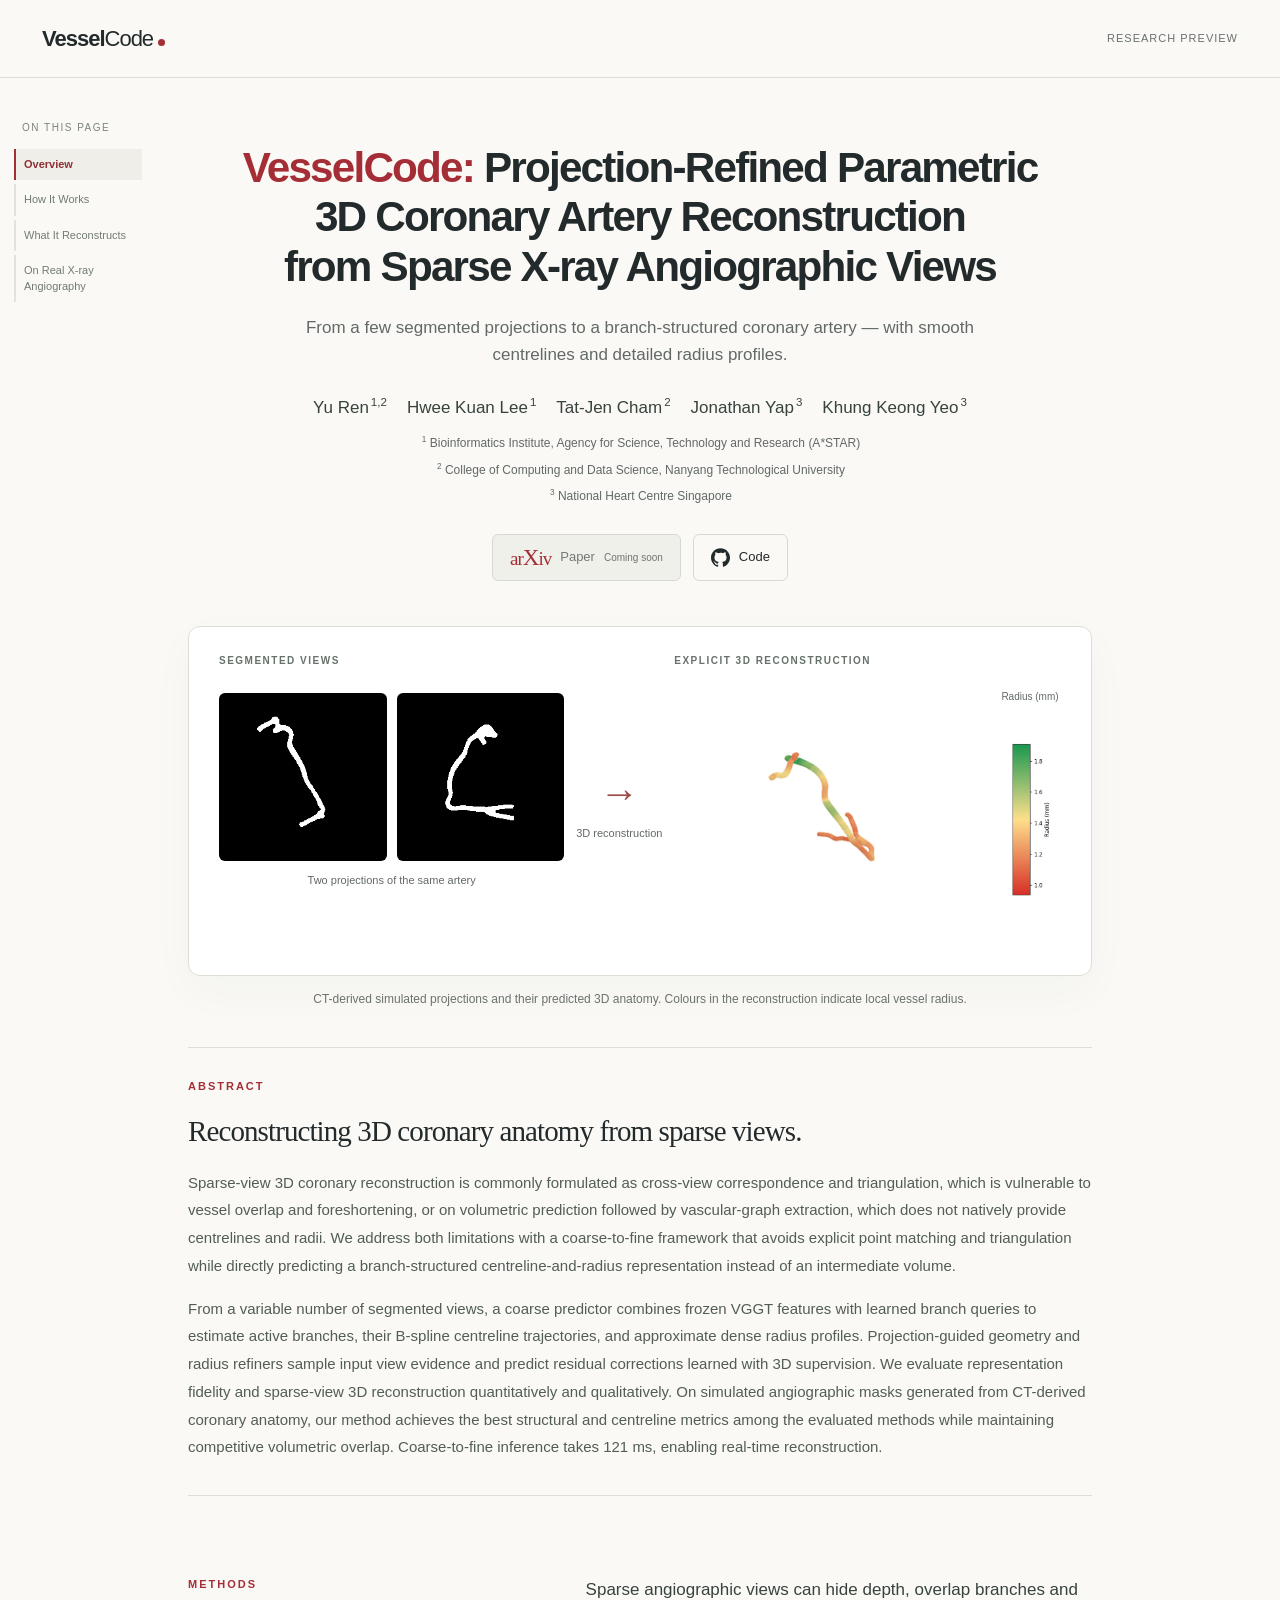
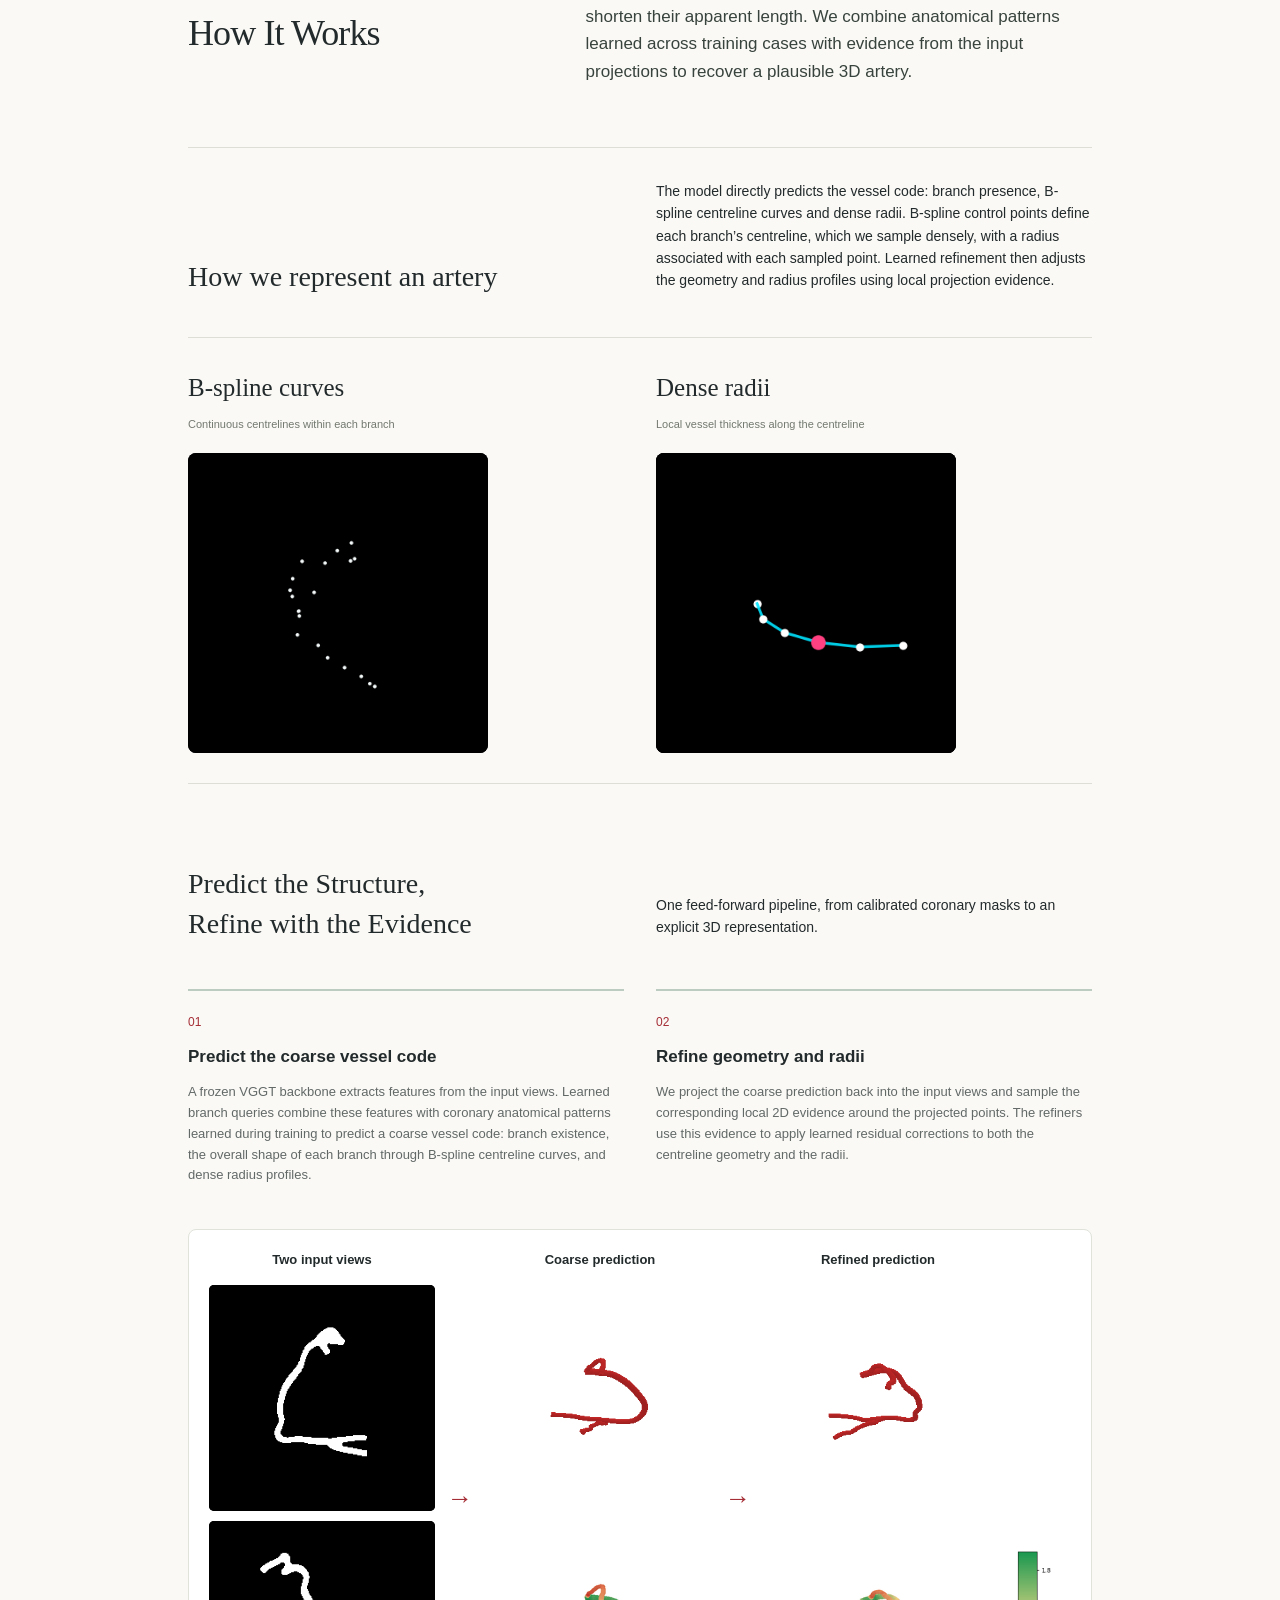
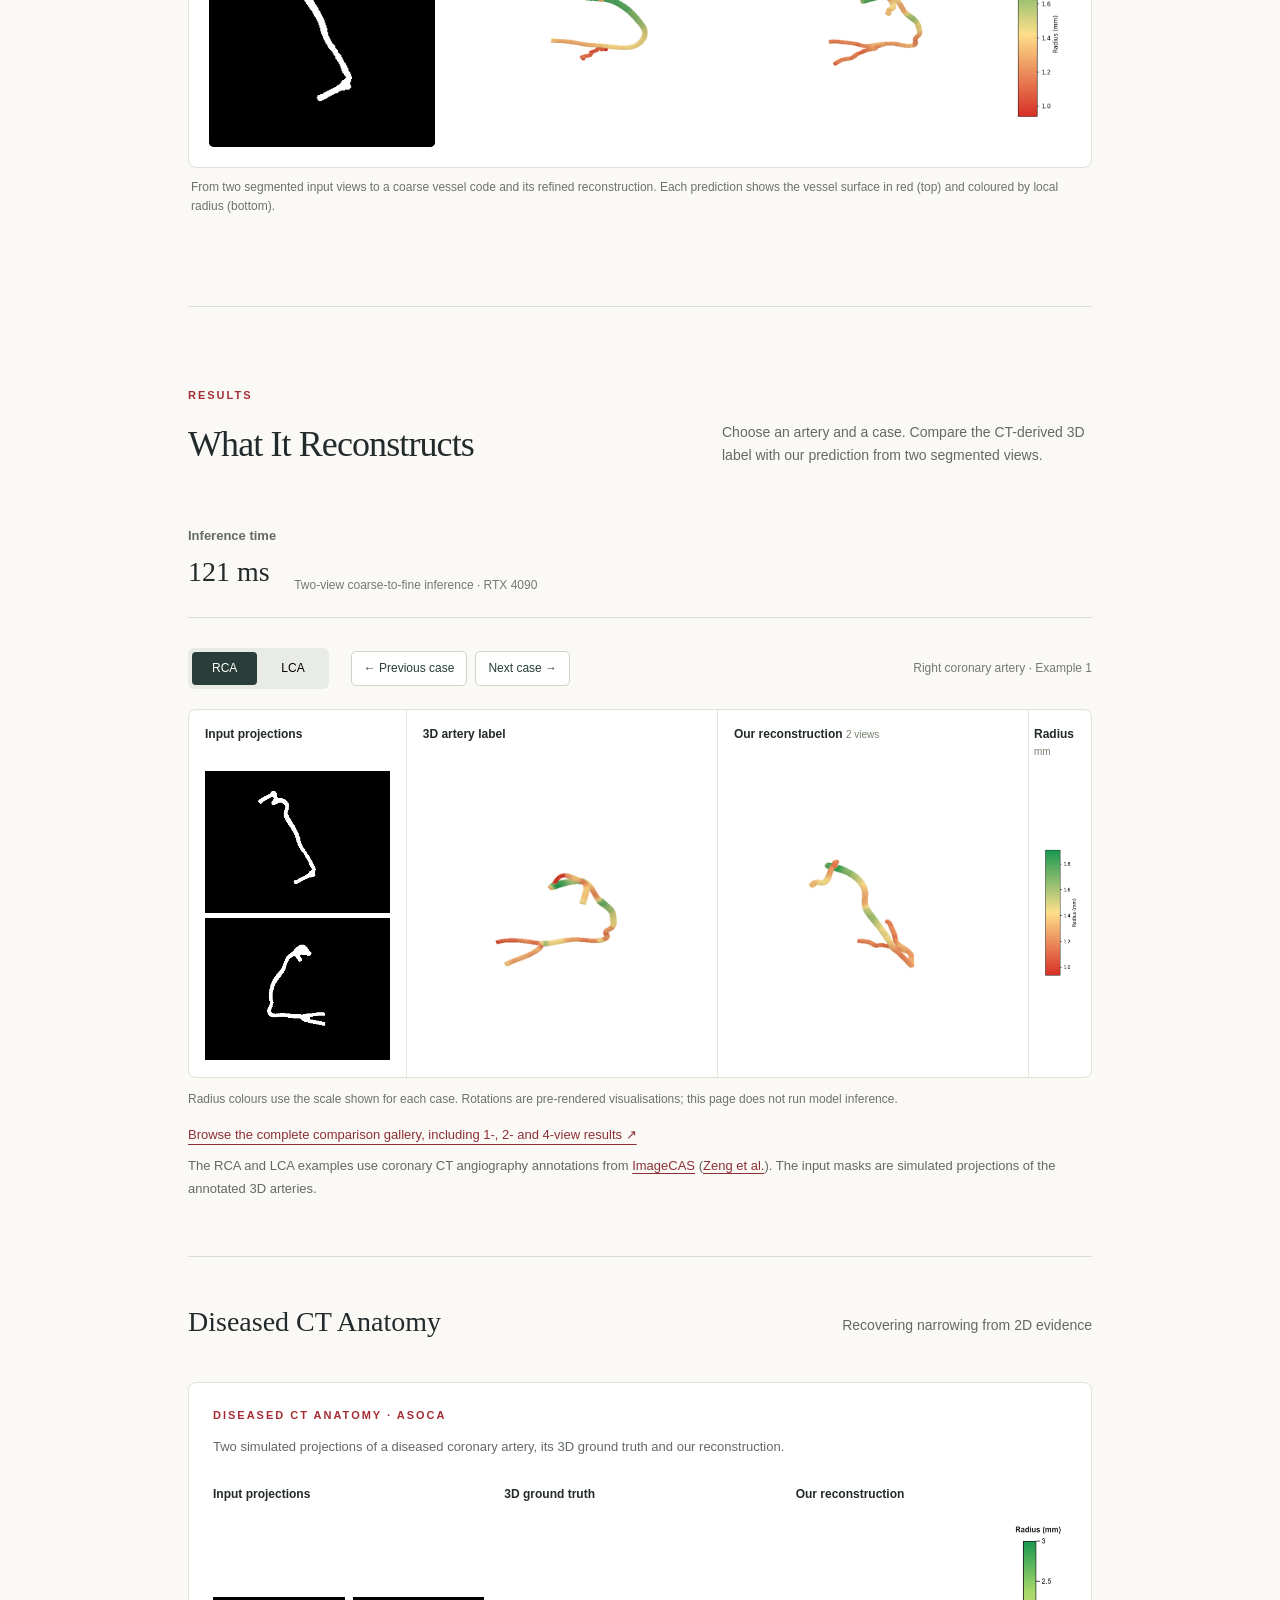
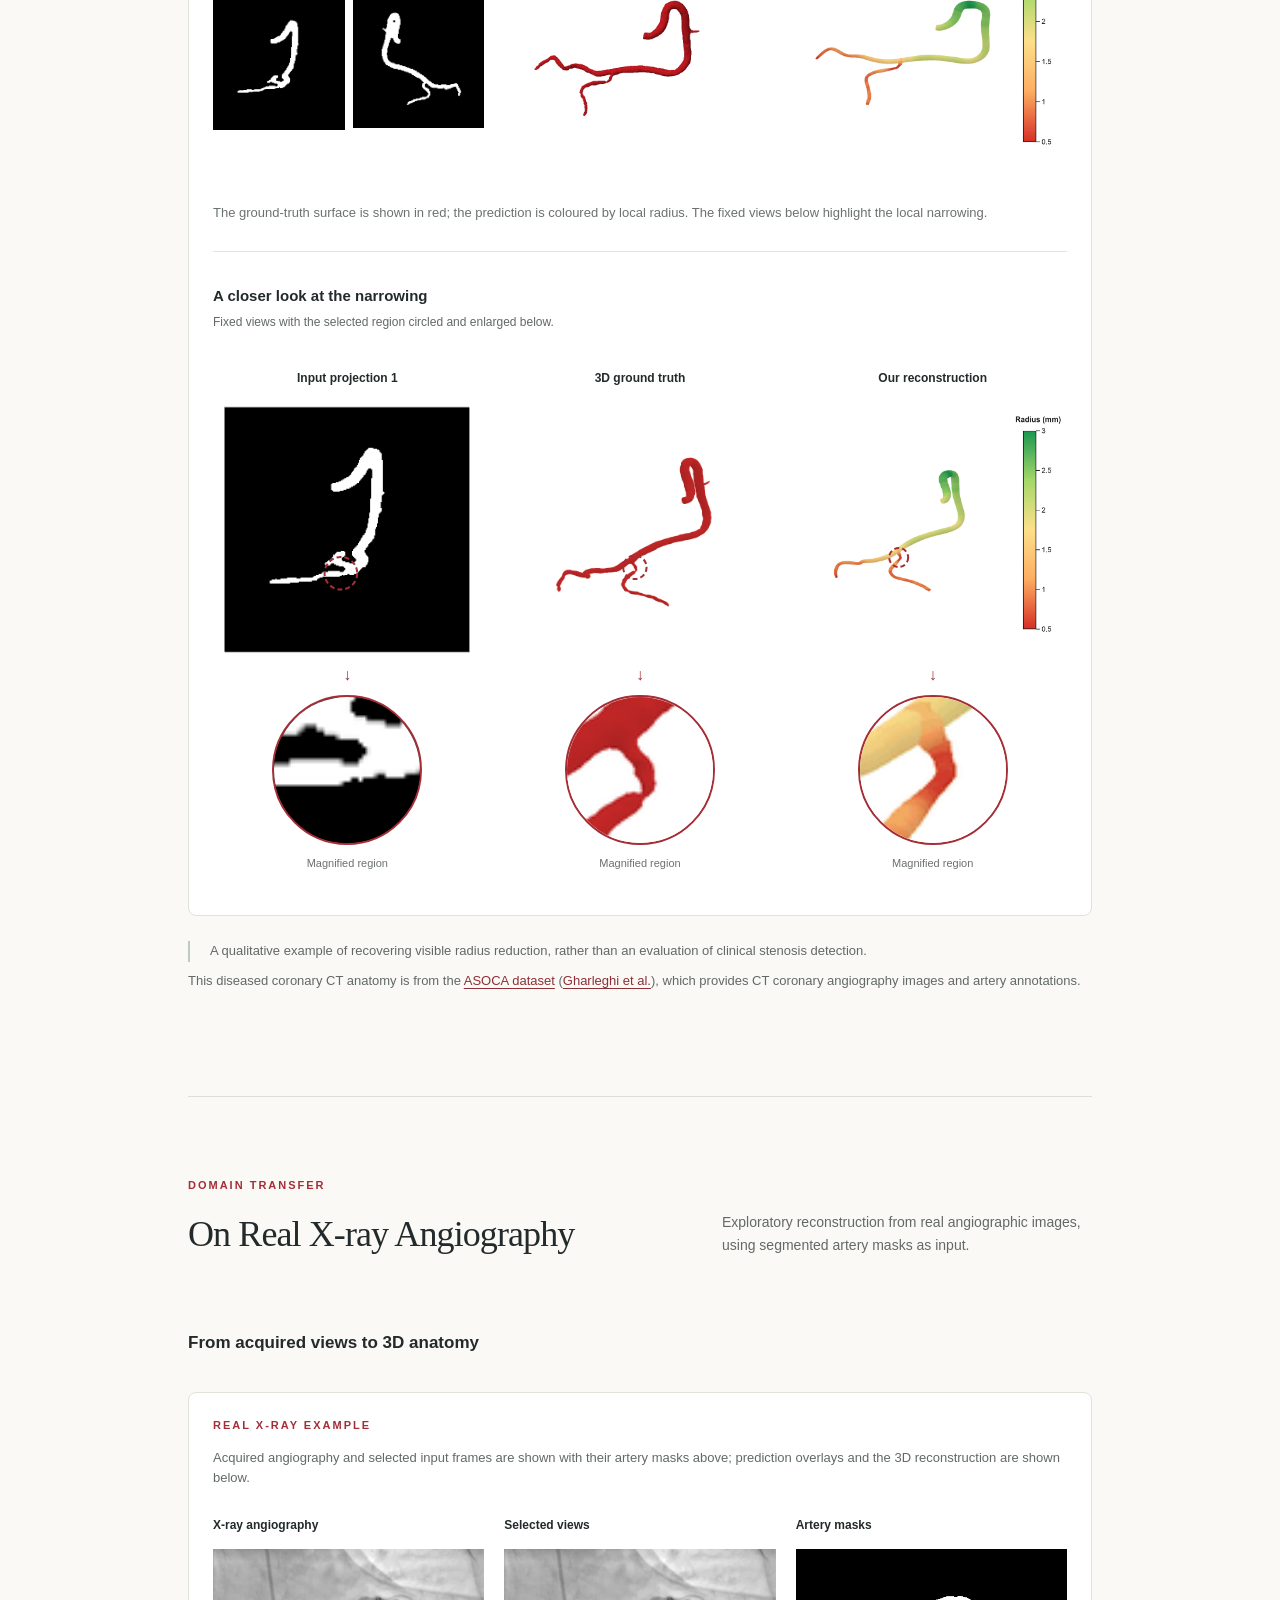
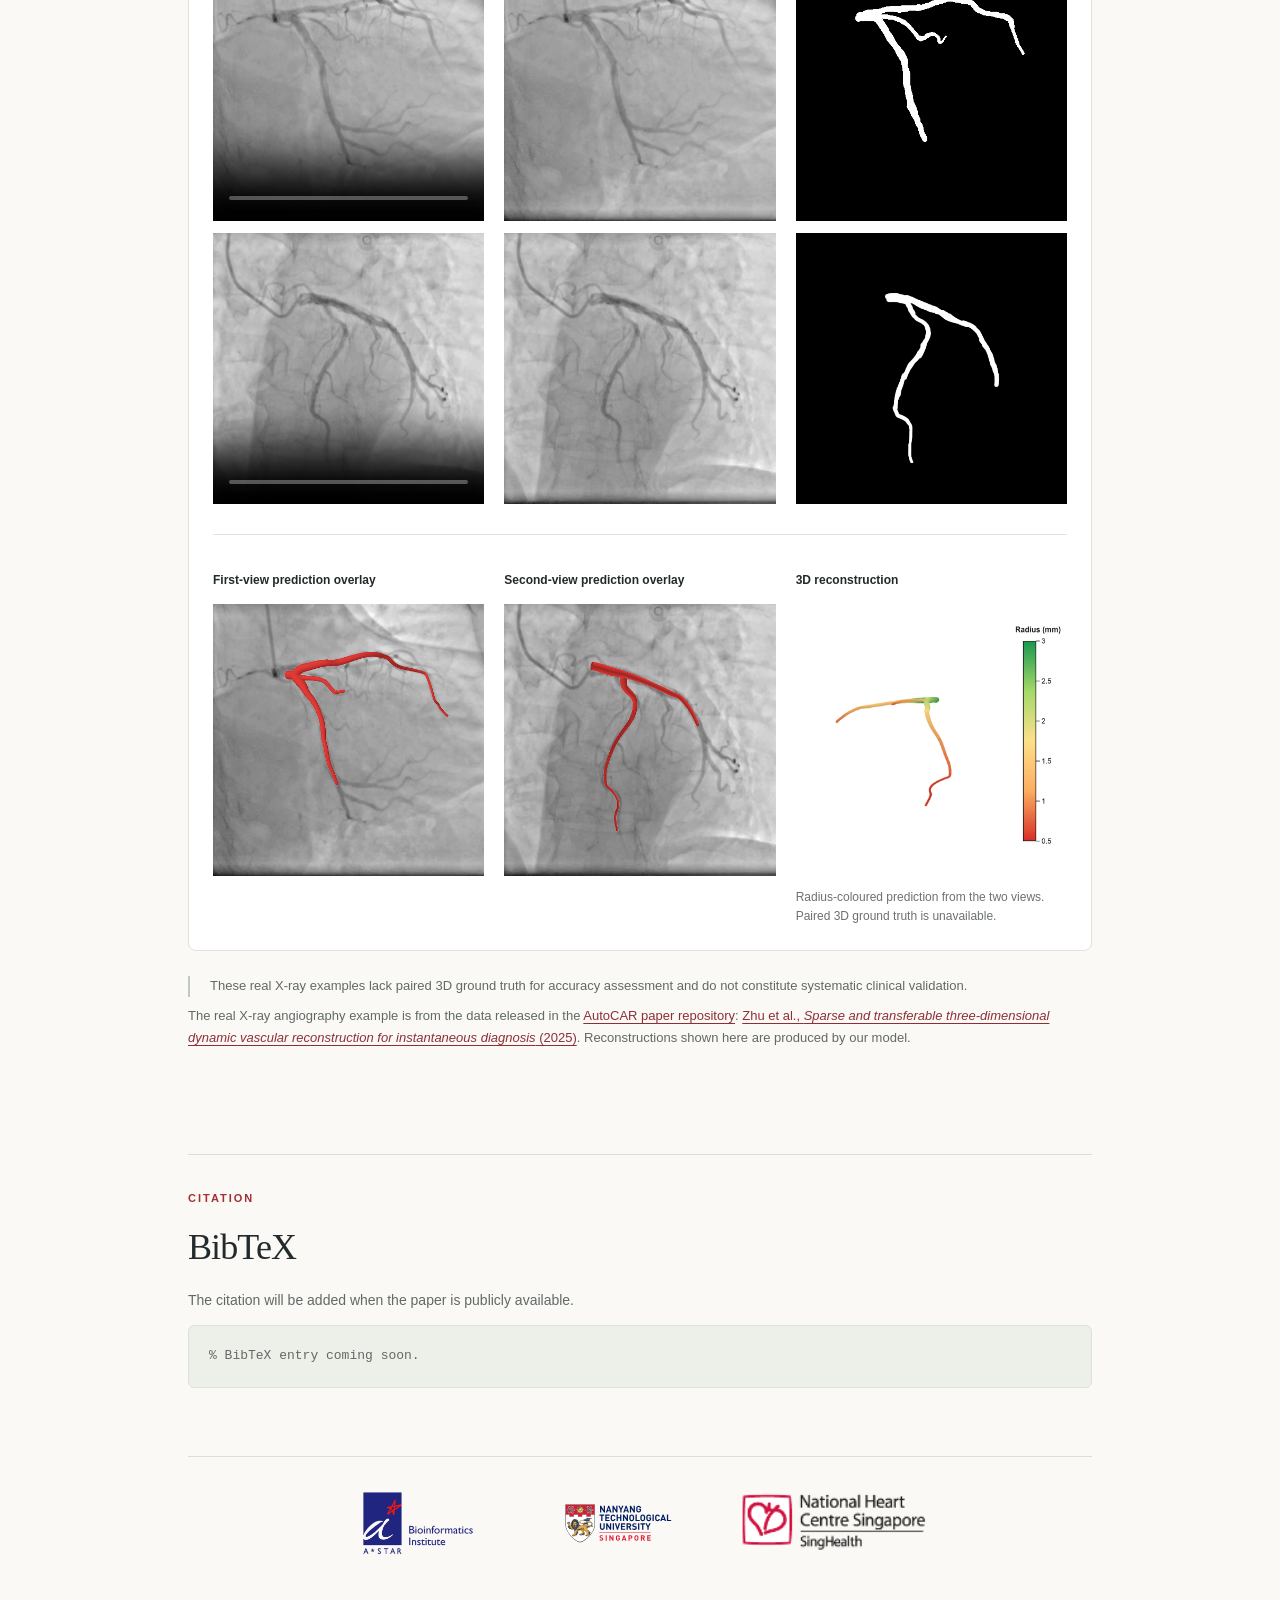
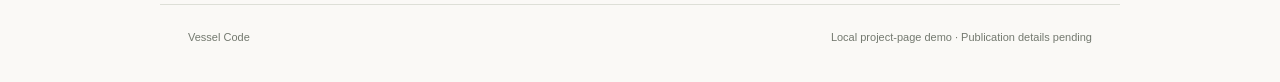
==== project-page/index.html @ e2a70da1 "Initial public release" ====
<!doctype html>
<html lang="en"><head><meta charset="utf-8"><meta name="viewport" content="width=device-width,initial-scale=1"><meta name="description" content="Projection-refined parametric 3D coronary artery reconstruction from sparse angiographic views."><title>Vessel Code · 3D Coronary Reconstruction</title><link rel="icon" href="data:image/svg+xml,%3Csvg xmlns='http://www.w3.org/2000/svg' viewBox='0 0 64 64'%3E%3Crect width='64' height='64' rx='16' fill='%23a52e36'/%3E%3Cpath d='M32 8v26m0-12L17 37m15-3 16 20M32 34l-8 22' stroke='white' fill='none' stroke-width='5'/%3E%3C/svg%3E"><link rel="stylesheet" href="styles.css"><script defer src="script.js"></script></head>
<body><a class="skip" href="#overview">Skip to content</a><header><a class="brand" href="#">Vessel<span>Code</span><span class="brand-dot"></span></a><span class="draft">Research preview</span></header>
<aside class="section-sidebar"><span class="sidebar-label">ON THIS PAGE</span><nav aria-label="Page sections"><a href="#overview">Overview</a><a href="#representation">How It Works</a><a href="#results">What It Reconstructs</a><a href="#real-xray">On Real X-ray Angiography</a></nav></aside><main><section class="hero" id="overview"><h1><span class="title-project-name">VesselCode:</span> Projection-Refined Parametric<br class="wide"> 3D Coronary Artery Reconstruction<br class="wide"> from Sparse X-ray Angiographic Views</h1><p class="hero-summary">From a few segmented projections to a branch-structured coronary artery — with smooth centrelines and detailed radius profiles.</p><div class="author-block"><p class="authors"><span>Yu Ren<sup>1,2</sup></span><span>Hwee Kuan Lee<sup>1</sup></span><span>Tat-Jen Cham<sup>2</sup></span><span>Jonathan Yap<sup>3</sup></span><span>Khung Keong Yeo<sup>3</sup></span></p><div class="affiliations"><span><sup>1</sup> Bioinformatics Institute, Agency for Science, Technology and Research (A*STAR)</span><span><sup>2</sup> College of Computing and Data Science, Nanyang Technological University</span><span><sup>3</sup> National Heart Centre Singapore</span></div></div><div class="actions"><span class="button pending"><span class="arxiv-mark" aria-hidden="true">ar<span>X</span>iv</span><span>Paper</span><small>Coming soon</small></span><a class="button" href="https://github.com/G2304138H/vessel-code"><svg class="button-icon" viewBox="0 0 24 24" aria-hidden="true" focusable="false"><path fill="currentColor" d="M12 .297C5.37.297 0 5.67 0 12.297c0 5.303 3.438 9.8 8.205 11.385.6.113.82-.258.82-.577 0-.285-.01-1.04-.015-2.04-3.338.724-4.043-1.61-4.043-1.61-.546-1.387-1.333-1.756-1.333-1.756-1.09-.745.083-.729.083-.729 1.205.084 1.838 1.237 1.838 1.237 1.07 1.835 2.807 1.305 3.492.998.108-.776.418-1.305.762-1.605-2.665-.305-5.467-1.334-5.467-5.931 0-1.31.469-2.381 1.236-3.221-.123-.303-.536-1.524.117-3.176 0 0 1.008-.322 3.301 1.23a11.52 11.52 0 0 1 3.004-.404c1.02.005 2.047.138 3.006.404 2.291-1.552 3.297-1.23 3.297-1.23.655 1.652.242 2.873.119 3.176.77.84 1.235 1.911 1.235 3.221 0 4.609-2.807 5.624-5.479 5.921.43.372.823 1.102.823 2.222 0 1.606-.015 2.898-.015 3.293 0 .322.216.694.825.576C20.565 22.092 24 17.592 24 12.297c0-6.627-5.373-12-12-12"/></svg><span>Code</span></a></div>
<div class="hero-visual"><div class="hero-input"><div class="visual-tag">SEGMENTED VIEWS</div><div class="masks"><img src="../figures/video_demo/gifs/input_views/rca/476_view_0.png" alt="First segmented projection of RCA case 476"><img src="../figures/video_demo/gifs/input_views/rca/476_view_1.png" alt="Second segmented projection of RCA case 476"></div><p>Two projections of the same artery</p></div><div class="bridge"><span>→</span><p>3D reconstruction</p></div><div class="hero-output"><div class="visual-tag">EXPLICIT 3D RECONSTRUCTION</div><div class="hero-radius-view"><img class="animated hero-gif" src="assets/hero-still.png" data-still="assets/hero-still.png" data-motion="../figures/video_demo/gifs/ours_radius_colored/ours_k2/ours_rca_476_radius.gif" alt="Rotating reconstruction of RCA case 476, colored by radius"><div class="hero-radius-scale"><span>Radius (mm)</span><img src="../figures/video_demo/gifs/ours_radius_colored/colorbars/rca_476_colorbar.png" alt="Radius colour scale in millimetres for RCA case 476"></div></div></div></div><p class="caption hero-caption">CT-derived simulated projections and their predicted 3D anatomy. Colours in the reconstruction indicate local vessel radius.</p><section id="abstract" class="abstract-section"><div class="eyebrow">ABSTRACT</div><h2>Reconstructing 3D coronary anatomy from sparse views.</h2><p>Sparse-view 3D coronary reconstruction is commonly formulated as cross-view correspondence and triangulation, which is vulnerable to vessel overlap and foreshortening, or on volumetric prediction followed by vascular-graph extraction, which does not natively provide centrelines and radii. We address both limitations with a coarse-to-fine framework that avoids explicit point matching and triangulation while directly predicting a branch-structured centreline-and-radius representation instead of an intermediate volume.</p><p>From a variable number of segmented views, a coarse predictor combines frozen VGGT features with learned branch queries to estimate active branches, their B-spline centreline trajectories, and approximate dense radius profiles. Projection-guided geometry and radius refiners sample input view evidence and predict residual corrections learned with 3D supervision. We evaluate representation fidelity and sparse-view 3D reconstruction quantitatively and qualitatively. On simulated angiographic masks generated from CT-derived coronary anatomy, our method achieves the best structural and centreline metrics among the evaluated methods while maintaining competitive volumetric overlap. Coarse-to-fine inference takes 121 ms, enabling real-time reconstruction.</p></section></section>
<section class="intro section" id="representation"><div><div class="eyebrow">METHODS</div><h2>How It Works</h2></div><div><p class="lead">Sparse angiographic views can hide depth, overlap branches and shorten their apparent length. We combine anatomical patterns learned across training cases with evidence from the input projections to recover a plausible 3D artery.</p></div></section>
<section class="representation-details" aria-labelledby="representation-heading"><div class="section-top"><div><h3 id="representation-heading">How we represent an artery</h3></div><p>The model directly predicts the vessel code: branch presence, B-spline centreline curves and dense radii. B-spline control points define each branch’s centreline, which we sample densely, with a radius associated with each sampled point. Learned refinement then adjusts the geometry and radius profiles using local projection evidence.</p></div><div class="facts representation-facts"><div><strong>B-spline curves</strong><span>Continuous centrelines within each branch</span><div class="representation-crop representation-crop-spline"><img class="representation-demo" src="assets/representation/bspline-centrelines.gif" alt="Animation illustrating B-spline centrelines and dense 3D sampling"></div></div><div><strong>Dense radii</strong><span>Local vessel thickness along the centreline</span><div class="representation-crop representation-crop-radius"><img class="representation-demo" src="assets/representation/radius-to-surface.gif" alt="Animation showing how radius cross-sections along the centreline form the vessel surface"></div></div></div></section>
<section id="method" class="section"><div class="section-top"><div><h3 class="pipeline-heading">Predict the Structure,<br>Refine with the Evidence</h3></div><p>One feed-forward pipeline, from calibrated coronary masks to an explicit 3D representation.</p></div><div class="steps"><article><span>01</span><h3>Predict the coarse vessel code</h3><p>A frozen VGGT backbone extracts features from the input views. Learned branch queries combine these features with coronary anatomical patterns learned during training to predict a coarse vessel code: branch existence, the overall shape of each branch through B-spline centreline curves, and dense radius profiles.</p></article><article><span>02</span><h3>Refine geometry and radii</h3><p>We project the coarse prediction back into the input views and sample the corresponding local 2D evidence around the projected points. The refiners use this evidence to apply learned residual corrections to both the centreline geometry and the radii.</p></article></div><figure class="method-example"><div class="method-example-grid"><div class="method-input-panel"><h4>Two input views</h4><div class="method-input-views"><img src="assets/method-example/input-view-1.png" alt="First segmented input view for the coarse-to-refined reconstruction example"><img src="assets/method-example/input-view-2.png" alt="Second segmented input view for the coarse-to-refined reconstruction example"></div></div><span class="method-arrow" aria-hidden="true">→</span><div><h4>Coarse prediction</h4><img class="method-paired" src="assets/method-example/coarse.gif" alt="Coarse prediction: red vessel surface above and radius-coloured surface below"></div><span class="method-arrow" aria-hidden="true">→</span><div><h4>Refined prediction</h4><img class="method-paired" src="assets/method-example/refined.gif" alt="Refined prediction: red vessel surface above and radius-coloured surface below"></div><div class="method-scale"><img src="assets/method-example/radius-scale.png" alt="Shared radius colour scale in millimetres for the coarse and refined predictions"></div></div><figcaption>From two segmented input views to a coarse vessel code and its refined reconstruction. Each prediction shows the vessel surface in red (top) and coloured by local radius (bottom).</figcaption></figure></section>
<section class="results section" id="results"><div class="section-top"><div><div class="eyebrow">RESULTS</div><h2>What It Reconstructs</h2></div><p>Choose an artery and a case. Compare the CT-derived 3D label with our prediction from two segmented views.</p></div><div class="runtime-result"><div class="runtime-value"><h3>Inference time</h3><strong>121 ms</strong></div><span>Two-view coarse-to-fine inference · RTX 4090</span></div><div class="controls"><div class="tabs" role="group" aria-label="Artery"><button type="button" data-artery="rca" aria-pressed="true">RCA</button><button type="button" data-artery="lca" aria-pressed="false">LCA</button></div><div class="case-navigation" role="group" aria-label="Browse cases"><button type="button" id="previous-case">← Previous case</button><button type="button" id="next-case">Next case →</button></div><span id="case-description" aria-live="polite"></span></div><div class="gallery"><article class="input-card"><h3>Input projections</h3><div id="case-inputs"></div></article><article><h3>3D artery label</h3><img id="label-gif" class="animated" alt=""></article><article><h3>Our reconstruction <span>2 views</span></h3><img id="prediction-gif" class="animated" alt=""></article><article class="scale"><h3>Radius<br><span>mm</span></h3><img id="colorbar" alt="Radius colour scale in millimetres"></article></div><p class="caption">Radius colours use the scale shown for each case. Rotations are pre-rendered visualisations; this page does not run model inference.</p><a class="text-link" href="../figures/video_demo/index.html">Browse the complete comparison gallery, including 1-, 2- and 4-view results ↗</a>
<p class="dataset-source">The RCA and LCA examples use coronary CT angiography annotations from <a href="https://github.com/XiaoweiXu/ImageCAS-A-Large-Scale-Dataset-and-Benchmark-for-Coronary-Artery-Segmentation-based-on-CT">ImageCAS</a> (<a href="https://arxiv.org/abs/2211.01607">Zeng et al.</a>). The input masks are simulated projections of the annotated 3D arteries.</p><div class="asoca-results" id="transfer"><div class="section-top"><div><h3 class="results-subheading">Diseased CT Anatomy</h3></div><p>Recovering narrowing from 2D evidence</p></div>
<article class="transfer-example"><div class="eyebrow">DISEASED CT ANATOMY · ASOCA</div><p>Two simulated projections of a diseased coronary artery, its 3D ground truth and our reconstruction.</p><div class="transfer-grid"><div><h4>Input projections</h4><div class="transfer-inputs"><img src="assets/transfer/asoca/view1.png" alt="ASOCA segmented projection 1"><img src="assets/transfer/asoca/view2.png" alt="ASOCA segmented projection 2"></div></div><div><h4>3D ground truth</h4><img class="transfer-animation asoca-ground-truth-animation" src="assets/transfer/asoca/asoca-mesh-aligned-still.png" data-still="assets/transfer/asoca/asoca-mesh-aligned-still.png" data-motion="assets/transfer/asoca/asoca-mesh-aligned.gif" alt="Rotating ASOCA ground-truth RCA mesh, mirrored to align with the prediction display"></div><div><h4>Our reconstruction</h4><div class="prediction-with-scale"><img class="transfer-animation" src="assets/transfer/asoca/ours-still.png" data-still="assets/transfer/asoca/ours-still.png" data-motion="assets/transfer/asoca/ours.gif" alt="Rotating ASOCA prediction coloured by local radius"><img class="transfer-radius-bar" src="assets/transfer/asoca/radius-colorbar.png" alt="Radius colour scale from 0.5 to 3 millimetres"></div></div></div><p class="caption">The ground-truth surface is shown in red; the prediction is coloured by local radius. The fixed views below highlight the local narrowing.</p><div class="narrowing-heading"><h4>A closer look at the narrowing</h4><p>Fixed views with the selected region circled and enlarged below.</p></div><div class="narrowing-grid"><figure class="narrowing-card"><h4>Input projection 1</h4><svg class="narrowing-context" viewBox="0 0 287 291" role="img" aria-label="Input projection 1, narrowing region circled"><image href="assets/transfer/asoca/view1.png" width="287" height="291"/><circle cx="136" cy="197" r="19" fill="none" stroke="#a52e36" stroke-width="2" vector-effect="non-scaling-stroke" stroke-dasharray="5 3"/></svg><span class="detail-link" aria-hidden="true">↓</span><svg class="narrowing-inset" viewBox="117 178 38 38" role="img" aria-label="Magnified narrowing in input projection 1" style="background:#000"><image href="assets/transfer/asoca/view1.png" width="287" height="291"/></svg><figcaption>Magnified region</figcaption></figure><figure class="narrowing-card ground-truth-flipped"><h4>3D ground truth</h4><svg class="narrowing-context" viewBox="0 0 640 640" role="img" aria-label="3D ground truth, narrowing region circled"><image href="assets/transfer/asoca/asoca_gt-still.png" width="640" height="640"/><circle cx="334" cy="418" r="30" fill="none" stroke="#a52e36" stroke-width="2" vector-effect="non-scaling-stroke" stroke-dasharray="5 3"/></svg><span class="detail-link" aria-hidden="true">↓</span><svg class="narrowing-inset" viewBox="304 388 60 60" role="img" aria-label="Magnified narrowing in 3d ground truth" style="background:#fff"><image href="assets/transfer/asoca/asoca_gt-still.png" width="640" height="640"/></svg><figcaption>Magnified region</figcaption></figure><figure class="narrowing-card"><h4>Our reconstruction</h4><div class="prediction-with-scale frozen-with-scale"><svg class="narrowing-context" viewBox="0 0 640 640" role="img" aria-label="Our reconstruction, narrowing region circled"><image href="assets/transfer/asoca/ours-still.png" width="640" height="640"/><circle cx="318" cy="410" r="30" fill="none" stroke="#a52e36" stroke-width="2" vector-effect="non-scaling-stroke" stroke-dasharray="5 3"/></svg><img class="transfer-radius-bar" src="assets/transfer/asoca/radius-colorbar.png" alt="Radius colour scale from 0.5 to 3 millimetres"></div><span class="detail-link" aria-hidden="true">↓</span><svg class="narrowing-inset" viewBox="288 380 60 60" role="img" aria-label="Magnified narrowing in our reconstruction" style="background:#fff"><image href="assets/transfer/asoca/ours-still.png" width="640" height="640"/></svg><figcaption>Magnified region</figcaption></figure></div></article><p class="scope">A qualitative example of recovering visible radius reduction, rather than an evaluation of clinical stenosis detection.</p><p class="dataset-source">This diseased coronary CT anatomy is from the <a href="https://asoca.grand-challenge.org/Home/">ASOCA dataset</a> (<a href="https://arxiv.org/abs/2211.01859">Gharleghi et al.</a>), which provides CT coronary angiography images and artery annotations.</p></div></section>
<section class="section clinical" id="real-xray"><div class="section-top"><div><div class="eyebrow">DOMAIN TRANSFER</div><h2>On Real X-ray Angiography</h2></div><p>Exploratory reconstruction from real angiographic images, using segmented artery masks as input.</p></div><div class="transfer-heading"><h3>From acquired views to 3D anatomy</h3></div><article class="transfer-example"><div class="eyebrow">REAL X-RAY EXAMPLE</div><p>Acquired angiography and selected input frames are shown with their artery masks above; prediction overlays and the 3D reconstruction are shown below.</p><div class="real-panel real-input-panel"><div class="transfer-grid real-input-grid"><div><h4>X-ray angiography</h4><div class="transfer-stack"><video controls playsinline preload="metadata" poster="assets/transfer/autocar/case_10_view_1_original.png" aria-label="Real X-ray angiography, view 1"><source src="assets/transfer/autocar/case_10_view_1.mp4" type="video/mp4"></video><video controls playsinline preload="metadata" poster="assets/transfer/autocar/case_10_view_2_original.png" aria-label="Real X-ray angiography, view 2"><source src="assets/transfer/autocar/case_10_view_2.mp4" type="video/mp4"></video></div></div><div><h4>Selected views</h4><div class="transfer-stack"><img src="assets/transfer/autocar/case_10_view_1_original.png" alt="Selected X-ray angiography frame, view 1"><img src="assets/transfer/autocar/case_10_view_2_original.png" alt="Selected X-ray angiography frame, view 2"></div></div><div><h4>Artery masks</h4><div class="transfer-stack"><img src="assets/transfer/autocar/view_1_mask_updated.png" alt="Segmented artery mask for real X-ray view 1"><img src="assets/transfer/autocar/case_10_view_2_original_segmented.png" alt="Segmented artery mask for real X-ray view 2"></div></div></div></div><div class="real-panel real-output-panel"><div class="transfer-grid real-output-grid"><div class="real-overlay-column"><h4>First-view prediction overlay</h4><img src="assets/transfer/autocar/view1.png" alt="Prediction overlay on real X-ray view 1"></div><div class="real-overlay-column"><h4>Second-view prediction overlay</h4><img src="assets/transfer/autocar/view2.png" alt="Prediction overlay on real X-ray view 2"></div><div class="real-reconstruction-column"><h4>3D reconstruction</h4><div class="real-reconstruction-content"><div class="prediction-with-scale"><img class="transfer-animation" src="assets/transfer/autocar/real_X-ray_prediction-still.png" data-still="assets/transfer/autocar/real_X-ray_prediction-still.png" data-motion="assets/transfer/autocar/real_X-ray_prediction.gif" alt="Rotating reconstruction from real X-ray angiography, coloured by radius"><img class="transfer-radius-bar" src="assets/transfer/autocar/radius-colorbar.png" alt="Radius colour scale from 0.5 to 3 millimetres"></div><p class="caption">Radius-coloured prediction from the two views. Paired 3D ground truth is unavailable.</p></div></div></div></div></article><p class="scope">These real X-ray examples lack paired 3D ground truth for accuracy assessment and do not constitute systematic clinical validation.</p><p class="dataset-source">The real X-ray angiography example is from the data released in the <a href="https://github.com/zhuyinheng/autocar_release">AutoCAR paper repository</a>: <a href="https://www.nature.com/articles/s42256-025-01025-7">Zhu et al., <em>Sparse and transferable three-dimensional dynamic vascular reconstruction for instantaneous diagnosis</em> (2025)</a>. Reconstructions shown here are produced by our model.</p></section>
<section id="bibtex" class="section bibtex-section"><div class="eyebrow">CITATION</div><h2>BibTeX</h2><p>The citation will be added when the paper is publicly available.</p><pre aria-label="BibTeX placeholder"><code>% BibTeX entry coming soon.</code></pre></section><div class="institution-footer" aria-label="Author institutions"><div class="institution-logos"><img src="assets/logos/BII.svg" alt="Bioinformatics Institute"><img src="assets/logos/NTU.svg" alt="Nanyang Technological University"><img src="assets/logos/NHCS.png" alt="National Heart Centre Singapore"></div></div></main><footer><span>Vessel Code</span><span>Local project-page demo · Publication details pending</span></footer><dialog id="lightbox"><button type="button" id="close-lightbox" aria-label="Close enlarged figure">Close ×</button><img alt=""></dialog></body></html>
---- project-page/styles.css ----
*{box-sizing:border-box}html{scroll-behavior:smooth;scroll-padding-top:85px}body{margin:0;background:#faf9f6;color:#232a2b;font-family:Arial,Helvetica,sans-serif;line-height:1.6}a{color:inherit}button,select{font:inherit}button,a,select{-webkit-tap-highlight-color:transparent}button{cursor:pointer}button:focus-visible,a:focus-visible,select:focus-visible{outline:3px solid #a52e36;outline-offset:5px}header{height:78px;max-width:1320px;margin:auto;padding:0 42px;display:flex;align-items:center;justify-content:space-between;border-bottom:1px solid #deded6}.brand{font-size:22px;letter-spacing:-1px;text-decoration:none;font-weight:700}.brand span:first-child{font-weight:400}.brand-dot{display:inline-block;width:7px;height:7px;border-radius:50%;background:#a52e36;margin-left:5px}nav{display:flex;gap:30px;font-size:13px}nav a{text-decoration:none}.draft{font-size:11px;letter-spacing:1px;text-transform:uppercase;color:#69716f}main{max-width:1180px;margin:auto;padding:0 28px}.hero{text-align:center;padding-top:65px}.eyebrow{font-size:11px;font-weight:700;letter-spacing:2px;color:#a52e36;margin-bottom:18px}h1{font-size:clamp(30px,3.3vw,46px);line-height:1.17;letter-spacing:-1.8px;margin:0 auto 23px;font-weight:600}p{color:#626967}.hero-summary{font-size:17px;max-width:700px;margin:0 auto 20px}.authors{font-size:13px}.authors span{padding:0 10px}.actions{display:flex;gap:12px;justify-content:center;flex-wrap:wrap;margin:28px 0 45px}.button{padding:11px 17px;border:1px solid #d6d9d3;border-radius:6px;text-decoration:none;display:inline-flex;align-items:center;gap:15px;font-size:13px}.primary{background:#293e39;border-color:#293e39;color:#fff}.primary:hover{background:#40594f}.pending{color:#747975;background:#f0f0eb}.pending small{font-size:10px;color:#6e746e}.hero-visual{display:grid;grid-template-columns:1fr 110px 1.12fr;background:#fff;border:1px solid #dfdfd8;border-radius:12px;overflow:hidden;padding:26px 30px;text-align:left;box-shadow:0 15px 45px #2a322808}.visual-tag{font-size:10px;letter-spacing:1.5px;font-weight:700;color:#66716a}.hero-input{display:flex;flex-direction:column;justify-content:center}.masks{display:flex;gap:10px;margin-top:24px}.masks img{width:calc(50% - 5px);border-radius:6px}.hero-input p{font-size:11px;text-align:center;margin-bottom:0}.bridge{display:flex;align-items:center;justify-content:center;flex-direction:column;color:#9a4c49}.bridge span{font-size:40px;font-weight:300}.bridge p{font-size:11px;text-align:center;line-height:1.5;margin:0}.hero-output{min-width:0}.hero-gif{height:280px;width:100%;object-fit:contain;display:block}.output-footer{display:flex;justify-content:space-between;align-items:center;font-size:10px;color:#626967;gap:10px}#motion{border:1px solid #d8ddd7;background:#f6f7f3;padding:5px 9px;border-radius:4px;font-size:11px}.caption,figcaption{font-size:12px;line-height:1.6;color:#6c726e}.hero-caption{margin-top:14px}.section{padding:80px 0;border-bottom:1px solid #dddfd7}.intro{display:grid;grid-template-columns:1fr 1.5fr;gap:60px;padding-bottom:45px}h2{font-family:Georgia,'Times New Roman',serif;font-size:36px;font-weight:400;letter-spacing:-.9px;line-height:1.2;margin:0 0 20px}h3{font-size:17px;line-height:1.4;font-weight:600}.intro p{margin-top:0;font-size:14px}.intro .lead{font-size:17px;color:#38433d}.facts{display:grid;grid-template-columns:repeat(3,1fr);padding:30px 0;gap:30px;border-bottom:1px solid #dddfd7}.facts strong{font-family:Georgia,serif;font-size:25px;font-weight:400;display:block}.facts span{font-size:11px;color:#73796f;display:block;margin-top:8px}.section-top{display:flex;justify-content:space-between;gap:50px;align-items:end;margin-bottom:25px}.section-top>p{max-width:370px;font-size:14px;margin:0 0 20px}.steps{display:grid;grid-template-columns:repeat(3,1fr);gap:32px;margin:30px 0}.steps article{border-top:2px solid #bdccc0;padding-top:17px}.steps span{color:#a52e36;font-size:12px}.steps h3{margin:12px 0 8px}.steps p{font-size:13px}figure{margin:25px 0 0}figure img{width:100%;display:block}.zoom{background:#fff;width:100%;padding:20px;border:1px solid #e1e3dc;border-radius:8px;cursor:zoom-in}figcaption{padding:10px 3px}.controls{display:flex;gap:22px;align-items:center;margin:30px 0 20px;font-size:12px;flex-wrap:wrap}.tabs{background:#e9ece6;padding:4px;border-radius:6px;display:flex;gap:4px}.tabs button{border:0;padding:7px 20px;border-radius:4px;background:transparent;font-size:12px}.tabs button[aria-pressed=true]{background:#293e39;color:#fff}select{border:1px solid #ced4ca;border-radius:4px;background:#fff;padding:6px 22px 6px 10px;margin-left:8px}#case-description{margin-left:auto;color:#737a72}.gallery{display:grid;grid-template-columns:.7fr 1fr 1fr 62px;background:#fff;border:1px solid #dfe3da;border-radius:8px;overflow:hidden;gap:0}.gallery article{min-width:0;border-right:1px solid #e3e6df;padding:16px}.gallery article:last-child{border:0;padding:16px 5px}.gallery h3{font-size:12px;margin:0 0 15px;min-height:30px}.gallery h3 span{font-size:10px;color:#74816f;font-weight:400}.gallery img{width:100%;height:290px;object-fit:contain;display:block}.gallery #case-inputs{display:grid;gap:5px}.gallery #case-inputs img{height:142px;object-fit:contain;background:#000}.gallery .scale img{height:275px}.text-link{font-size:13px;text-underline-offset:5px;color:#8d3036}.figure-heading{margin-top:55px}.figure-heading h3{margin-bottom:7px}.figure-heading p{font-size:13px;margin:0}.scope{border-left:2px solid #bdccc0;padding-left:20px;font-size:13px;max-width:890px;margin:25px 0 0}.closing{text-align:center;padding:75px 10px}.closing p{font-size:14px}footer{max-width:1236px;margin:auto;border-top:1px solid #dddfd7;padding:24px 28px 35px;display:flex;justify-content:space-between;font-size:11px;color:#73796f}dialog{border:1px solid #ddd;border-radius:10px;padding:45px 15px 15px;width:min(95vw,1500px);max-height:94vh}dialog::backdrop{background:#14231bc9}dialog img{width:100%;max-height:80vh;object-fit:contain}#close-lightbox{position:absolute;right:15px;top:10px;border:0;background:#edf0e9;padding:5px 12px;border-radius:4px}.skip{position:fixed;left:15px;top:-80px;background:white;padding:12px;z-index:10}.skip:focus{top:10px}@media(max-width:750px){header{padding:0 22px;height:66px}nav{gap:16px;font-size:12px}.draft{display:none}main{padding:0 20px}.hero{padding-top:40px}.wide{display:none}h1{letter-spacing:-1px;font-size:31px}.hero-summary{font-size:15px}.hero-visual{grid-template-columns:1fr;padding:22px}.masks{max-width:340px;margin:20px auto 0}.bridge{padding:12px}.bridge span{transform:rotate(90deg);font-size:26px}.bridge p{display:none}.hero-gif{height:250px}.intro{grid-template-columns:1fr;gap:8px}.section{padding:50px 0}h2{font-size:31px}.section-top{display:block}.section-top>p{max-width:none}.facts{gap:12px}.facts strong{font-size:19px}.facts span{font-size:10px}.steps{grid-template-columns:1fr;gap:10px}.steps h3{margin-top:6px}.zoom{padding:8px}.gallery{grid-template-columns:1fr 1fr 48px}.gallery .input-card{grid-column:1 / -1;border-right:0;border-bottom:1px solid #e3e6df}.gallery #case-inputs{grid-template-columns:1fr 1fr}.gallery article{padding:10px}.gallery img{height:220px}.gallery .scale img{height:205px}.gallery h3{font-size:11px}#case-description{width:100%;margin:0}.controls{gap:14px}.closing{padding:50px 0}footer{gap:25px;font-size:10px}}@media(prefers-reduced-motion:reduce){html{scroll-behavior:auto}}
.hero-radius-view{display:grid;grid-template-columns:minmax(0,1fr) 62px;align-items:center;gap:8px}.hero-radius-scale{text-align:center}.hero-radius-scale span{display:block;font-size:10px;color:#626967;margin-bottom:5px}.hero-radius-scale img{display:block;width:100%;height:220px;object-fit:contain}
@media(max-width:750px){.hero-radius-view{grid-template-columns:minmax(0,1fr) 52px}.hero-radius-scale img{height:195px}}

.transfer-heading{display:flex;justify-content:space-between;align-items:center;gap:15px;margin-top:38px}.transfer-heading button{font-size:12px;background:#edf0e9;border:1px solid #d1d8ce;border-radius:5px;padding:7px 12px}.transfer-example{background:#fff;border:1px solid #dfe3da;border-radius:8px;padding:24px;margin-top:20px}.transfer-example>.eyebrow{margin-bottom:10px}.transfer-example>p{font-size:13px}.transfer-grid{display:grid;grid-template-columns:repeat(3,minmax(0,1fr));gap:20px}.transfer-grid h4{font-size:12px;font-weight:600;margin:14px 0}.transfer-grid img,.transfer-grid video{display:block;width:100%;object-fit:contain}.transfer-inputs{display:grid;gap:8px;grid-template-columns:1fr 1fr;align-content:center;height:100%;max-height:290px}.transfer-inputs img{background:#000}.transfer-stack{display:grid;gap:12px}.transfer-stack video{background:#000;aspect-ratio:1}.transfer-animation{aspect-ratio:1}.real-transfer .transfer-animation{margin-top:30px}@media(max-width:750px){.transfer-example{padding:16px}.transfer-grid{grid-template-columns:1fr;gap:10px}.transfer-inputs{height:auto;max-height:none}.transfer-animation{max-height:330px}.real-transfer .transfer-animation{margin-top:0}.transfer-heading h3{font-size:15px}}

.narrowing-heading{border-top:1px solid #e1e5dc;margin-top:28px;padding-top:12px}.narrowing-heading h4{margin-bottom:5px;font-size:15px}.narrowing-heading p{font-size:12px;margin-top:0}.narrowing-grid{display:grid;grid-template-columns:repeat(3,minmax(0,1fr));gap:24px}.narrowing-card{margin:8px 0;text-align:center}.narrowing-card h4{font-size:12px}.narrowing-context{display:block;width:100%;height:250px;object-fit:contain}.detail-link{display:block;color:#a52e36;margin:8px}.narrowing-inset{display:block;width:150px;height:150px;max-width:100%;margin:auto;border:2px solid #a52e36;border-radius:50%;overflow:hidden}.real-transfer{grid-template-columns:repeat(4,minmax(0,1fr))}.narrowing-card figcaption{font-size:11px}@media(max-width:750px){.narrowing-grid{grid-template-columns:1fr}.narrowing-context{height:280px}.real-transfer{grid-template-columns:1fr}.narrowing-inset{width:170px;height:170px}}

/* Mirror the ASOCA ground-truth display and its annotated close-up together. */
img.ground-truth-flipped,.ground-truth-flipped .narrowing-context,.ground-truth-flipped .narrowing-inset{transform:scaleX(-1)}

.mesh-viewer{position:relative;text-align:center}.mesh-viewer canvas{display:block;width:100%;aspect-ratio:1;touch-action:none;cursor:grab;border:1px solid #e1e5dc;border-radius:6px}.mesh-viewer canvas:active{cursor:grabbing}.mesh-viewer button{font-size:11px;padding:5px 10px;border:1px solid #d1d8ce;background:#edf0e9;border-radius:4px}.mesh-viewer .caption{margin:7px 0}

.abstract-section{text-align:left;margin:0 auto 44px;padding:30px 0 34px;border-top:1px solid #dddfd7;border-bottom:1px solid #dddfd7;max-width:920px}.abstract-section h2{font-size:29px;max-width:700px}.abstract-section p{font-size:15px;line-height:1.85;color:#525d56}.abstract-section p:last-child{margin-bottom:0}.section-sidebar{position:fixed;left:14px;top:120px;width:128px;z-index:20}.sidebar-label{display:block;font-size:10px;letter-spacing:1.5px;color:#7b827b;margin:0 0 13px 8px}.section-sidebar nav{display:flex;flex-direction:column;gap:4px}.section-sidebar a{font-size:11px;line-height:1.4;text-decoration:none;padding:8px 8px;border-left:2px solid #e0e4dc;color:#727b72}.section-sidebar a:hover{color:#293e39;background:#edf0e9}.section-sidebar a[aria-current="location"]{color:#8d3036;border-left-color:#a52e36;background:#f0eee8;font-weight:600}@media(min-width:1100px){main{width:calc(100% - 320px);max-width:1180px;margin-left:auto;margin-right:auto}.section-sidebar{left:max(14px,calc((100vw - 1180px)/2 - 142px))}footer{width:calc(100% - 320px);max-width:1180px;margin-left:auto;margin-right:auto}}@media(max-width:1099px){.section-sidebar{position:sticky;top:0;left:auto;width:100%;padding:9px 15px;background:#faf9f6f5;border-bottom:1px solid #dddfd7;backdrop-filter:blur(10px)}.sidebar-label{display:none}.section-sidebar nav{flex-direction:row;gap:3px;overflow-x:auto}.section-sidebar a{white-space:nowrap;padding:7px 10px;border-left:0;border-bottom:2px solid transparent;font-size:11px}.section-sidebar a[aria-current="location"]{border-bottom-color:#a52e36}.abstract-section{margin-bottom:30px;padding:25px 0}.abstract-section h2{font-size:26px}.abstract-section p{font-size:14px}}

.bibtex-section{padding-top:35px;padding-bottom:55px;border-bottom:0}.bibtex-section p{font-size:14px}.bibtex-section pre{padding:20px;background:#edf0e9;border:1px solid #dde2d8;border-radius:6px;font-size:13px;white-space:pre-wrap;overflow-wrap:anywhere;color:#626967}

.case-navigation{display:flex;gap:8px}.case-navigation button{border:1px solid #ced4ca;border-radius:5px;background:#fff;padding:7px 12px;font-size:12px;color:#293e39}.case-navigation button:hover{background:#edf0e9}

.author-block{margin:24px auto 15px;max-width:960px}.author-block .authors{display:flex;justify-content:center;flex-wrap:wrap;gap:8px 20px;font-size:17px;color:#38433d;margin:0 0 13px}.author-block .authors span{padding:0;white-space:nowrap}.author-block sup{font-size:.68em;margin-left:2px}.affiliations{display:flex;justify-content:center;flex-wrap:wrap;gap:6px 18px;color:#626967;font-size:12px}.institution-logos{display:flex;justify-content:center;align-items:center;gap:32px;margin:20px auto 0}.institution-logos img{width:160px;height:92px;object-fit:contain}.institution-logos img:last-child{width:205px}@media(max-width:750px){.author-block .authors{font-size:15px;gap:7px 14px}.affiliations{flex-direction:column;gap:4px}.institution-logos{gap:12px}.institution-logos img{width:27%;height:75px}.institution-logos img:last-child{width:34%}}

.institution-footer{border-top:1px solid #dddfd7;padding:20px 0 35px}.institution-footer .institution-logos{margin:0 auto}

.hero-caption + .abstract-section{margin-top:38px;margin-bottom:0}

.asoca-results{margin-top:55px;padding-top:45px;border-top:1px solid #dddfd7}

.prediction-with-scale{display:grid;grid-template-columns:minmax(0,1fr) 58px;align-items:center;gap:8px}.prediction-with-scale .transfer-animation{min-width:0;margin-top:0}.prediction-with-scale .transfer-radius-bar{display:block;width:58px;height:245px;object-fit:contain}.real-transfer .prediction-with-scale{grid-template-columns:minmax(0,1fr) 48px;gap:4px}.real-transfer .prediction-with-scale .transfer-radius-bar{width:48px;height:202px}.frozen-with-scale .narrowing-context{min-width:0}.frozen-with-scale .transfer-radius-bar{height:240px}@media(max-width:750px){.real-transfer .prediction-with-scale{grid-template-columns:minmax(0,1fr) 58px;gap:8px}.real-transfer .prediction-with-scale .transfer-radius-bar{width:58px;height:245px}}

.title-project-name{color:#a52e36}

.hero-input{justify-content:flex-start}.hero-output .output-footer{justify-content:flex-end}.bridge p{max-width:95px}

.representation-details{padding:32px 0 0}.representation-details h3{font-family:Georgia,'Times New Roman',serif;font-size:28px;font-weight:400;margin:0 0 16px}.representation-details>p{font-size:15px;max-width:850px;line-height:1.8}.representation-facts{grid-template-columns:repeat(2,minmax(0,1fr));margin-top:20px;border-top:1px solid #dddfd7}.runtime-result{display:flex;align-items:baseline;gap:18px;padding:16px 0 22px;border-bottom:1px solid #dddfd7;margin-bottom:24px}.runtime-result strong{font-family:Georgia,serif;font-size:28px;font-weight:400}.runtime-result span{font-size:12px;color:#73796f}@media(max-width:750px){.runtime-result{align-items:flex-start;gap:12px}.runtime-result span{max-width:220px}.representation-details h3{font-size:25px}}

.representation-demo{display:block;width:100%;aspect-ratio:1;object-fit:contain;background:#000;border-radius:8px;margin-top:20px}.representation-facts>div{min-width:0}@media(max-width:650px){.representation-facts{grid-template-columns:1fr;gap:28px}}

.representation-crop{width:min(100%,300px);aspect-ratio:1;margin:20px auto 0;overflow:hidden;background:#000;border-radius:8px}.representation-crop .representation-demo{width:100%;height:100%;margin:0;border-radius:0;object-fit:contain;transform-origin:center}.representation-crop-spline .representation-demo{transform:none}.representation-crop-radius .representation-demo{transform:translateY(12%) scale(2.4)}

#method .pipeline-heading{font-family:Georgia,'Times New Roman',serif;font-size:28px;font-weight:400;line-height:1.4;margin:0 0 16px}@media(max-width:750px){#method .pipeline-heading{font-size:25px}}

/* Align representation animations with their headings and descriptions. */
.representation-crop{margin-left:0;margin-right:0}

.steps{grid-template-columns:repeat(2,minmax(0,1fr))}@media(max-width:750px){.steps{grid-template-columns:1fr}}

.runtime-value h3{font-size:13px;font-weight:600;margin:0 0 5px;color:#626967}.runtime-value strong{display:block}.runtime-result{align-items:flex-end}

.results-subheading{font-family:Georgia,'Times New Roman',serif;font-size:28px;font-weight:400;line-height:1.4;margin:0 0 16px}@media(max-width:750px){.results-subheading{font-size:25px}}

.method-example{margin-top:30px}.method-example-grid{display:grid;grid-template-columns:minmax(0,1fr) 28px minmax(0,1fr) 28px minmax(0,1fr) 68px;gap:12px;padding:20px;background:white;border:1px solid #dfe3da;border-radius:8px;align-items:start}.method-example-grid h4{text-align:center;font-size:13px;margin:0 0 14px}.method-example-grid .method-paired{display:block;width:100%;height:auto}.method-arrow{align-self:center;font-size:26px;color:#a52e36}.method-input-placeholder{display:grid;place-items:center;aspect-ratio:1;padding:20px;background:#f0f1ec;color:#73796f;font-size:12px;text-align:center;border-radius:6px}.method-scale{align-self:end;padding-bottom:15px}.method-scale img{width:100%;max-height:245px;object-fit:contain}@media(max-width:750px){.method-example-grid{grid-template-columns:minmax(0,1fr) minmax(0,1fr) 52px;gap:10px;padding:12px}.method-input-panel{grid-column:1 / -1}.method-input-placeholder{aspect-ratio:auto;min-height:100px}.method-arrow{display:none}.method-example-grid h4{font-size:12px}.method-scale{padding-bottom:0}}

.method-input-views{display:grid;gap:10px}.method-input-views img{display:block;width:100%;aspect-ratio:1;object-fit:contain;background:#000;border-radius:5px}@media(max-width:750px){.method-input-views{grid-template-columns:repeat(2,minmax(0,1fr))}}

.real-input-grid{grid-template-columns:repeat(3,minmax(0,1fr))}.real-output-panel{margin-top:30px;padding-top:22px;border-top:1px solid #e1e5dc}.real-output-grid{grid-template-columns:repeat(2,minmax(0,1fr));gap:30px;max-width:820px;margin:auto;align-items:stretch}.real-reconstruction-column{display:flex;flex-direction:column;min-width:0}.real-reconstruction-content{flex:1;display:flex;flex-direction:column;justify-content:center}.real-reconstruction-content .prediction-with-scale{width:100%}.real-reconstruction-content .caption{margin:12px 0 0}.real-input-grid .transfer-stack img,.real-output-grid .transfer-stack img{aspect-ratio:1;object-fit:contain}@media(max-width:750px){.real-input-grid{grid-template-columns:1fr}.real-input-grid .transfer-stack{grid-template-columns:repeat(2,minmax(0,1fr))}.real-output-grid{gap:12px}.real-output-grid h4{font-size:11px}.real-reconstruction-content .prediction-with-scale{grid-template-columns:minmax(0,1fr) 36px;gap:3px}.real-reconstruction-content .transfer-radius-bar{width:36px;height:152px}.real-reconstruction-content .caption{font-size:10px}}

#transfer .asoca-ground-truth-animation{transform:scale(.8);transform-origin:center}

.real-output-grid{grid-template-columns:repeat(3,minmax(0,1fr));max-width:none;gap:20px}.real-overlay-column>img{width:100%;aspect-ratio:1;object-fit:contain}.real-reconstruction-content{justify-content:flex-start}.real-output-grid .prediction-with-scale{aspect-ratio:1}@media(max-width:750px){.real-output-panel{overflow-x:auto}.real-output-grid{min-width:660px;gap:14px}.real-output-grid h4{font-size:12px}}

.dataset-source{font-size:13px;line-height:1.75;color:#626967;margin:8px 0 24px;max-width:950px}.dataset-source a{color:#8d3036;text-underline-offset:3px}

/* Align method descriptions with the second column of their content grids. */
@media(min-width:751px){.representation-details>.section-top,#method>.section-top{display:grid;grid-template-columns:repeat(2,minmax(0,1fr));gap:32px}.representation-details>.section-top>p,#method>.section-top>p{max-width:none}.representation-facts{column-gap:32px}}

.representation-details>.section-top>p,#method>.section-top>p{color:#232a2b}

.affiliations{flex-direction:column;align-items:center}

.actions .button{gap:9px}.button-icon{width:19px;height:19px;flex-shrink:0}.arxiv-mark{font-family:Georgia,serif;font-size:19px;line-height:1;letter-spacing:-1px;color:#a52e36}.arxiv-mark>span{font-size:23px}
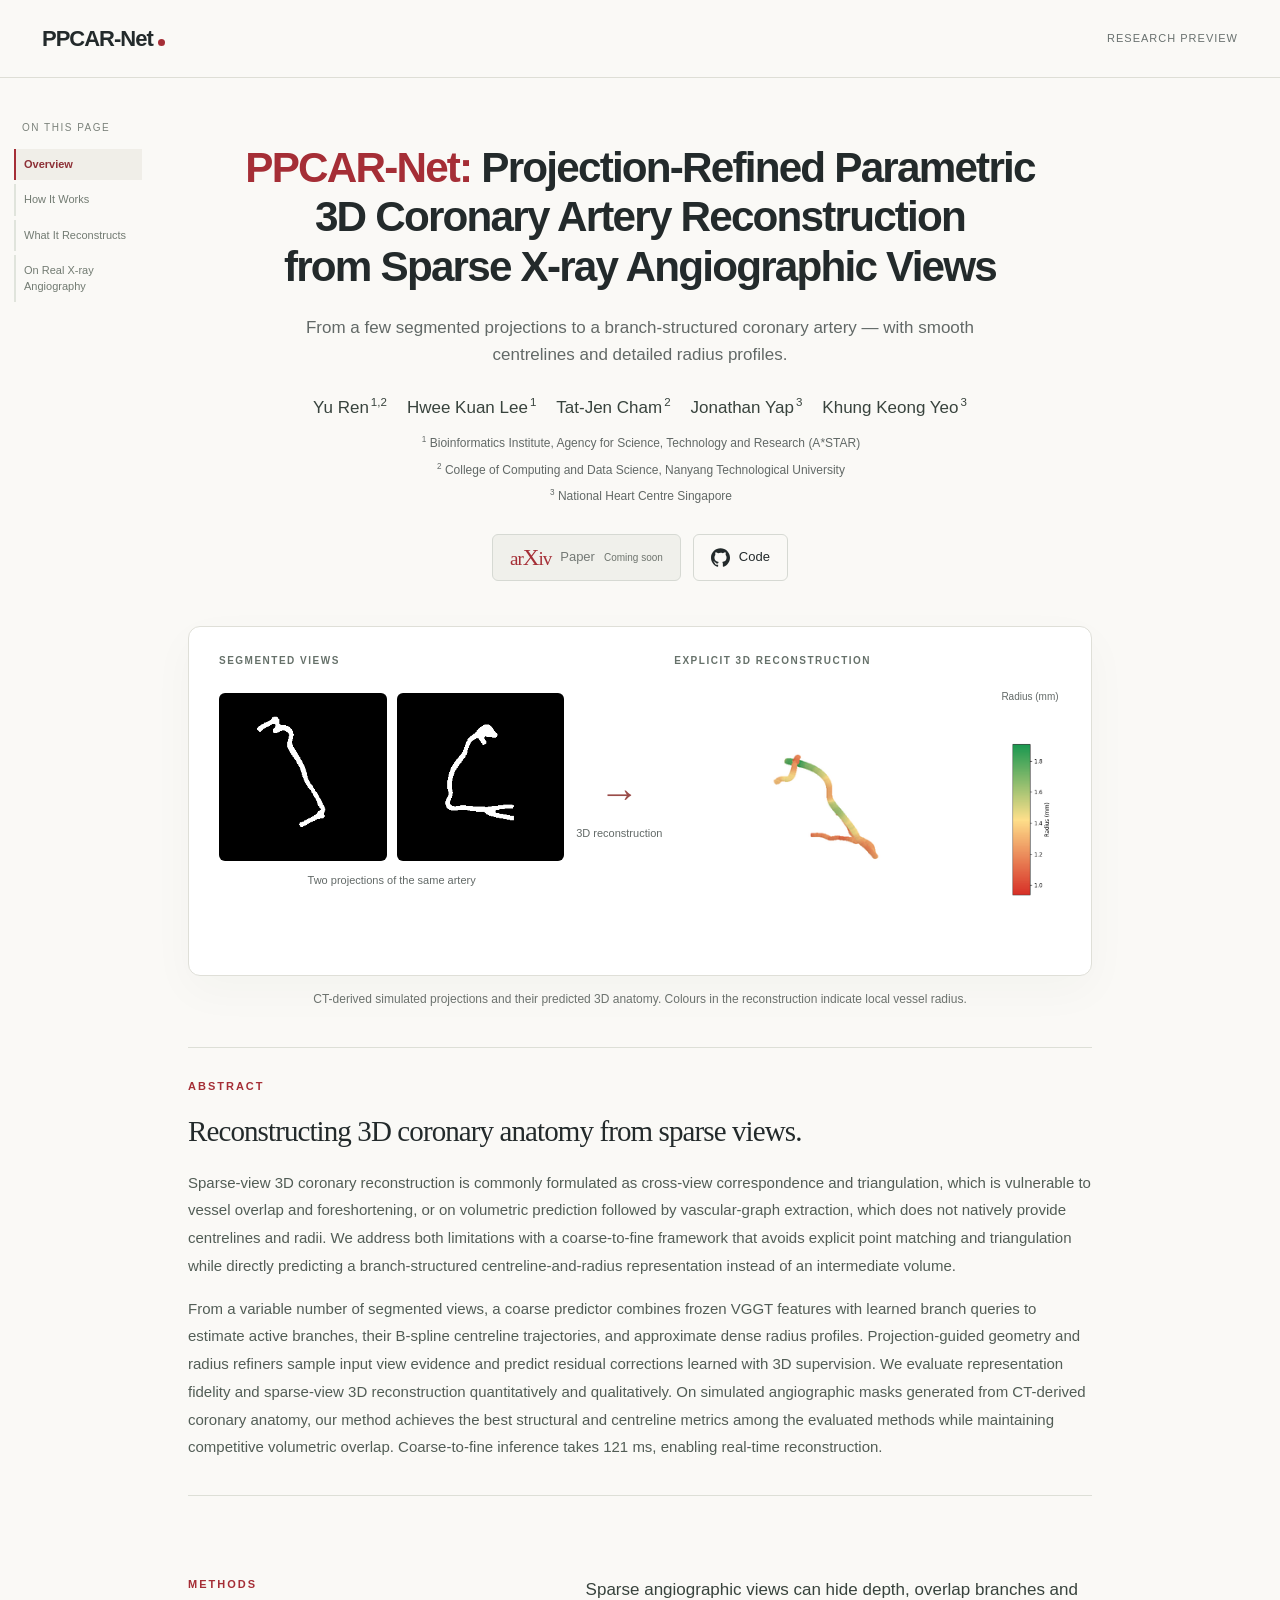
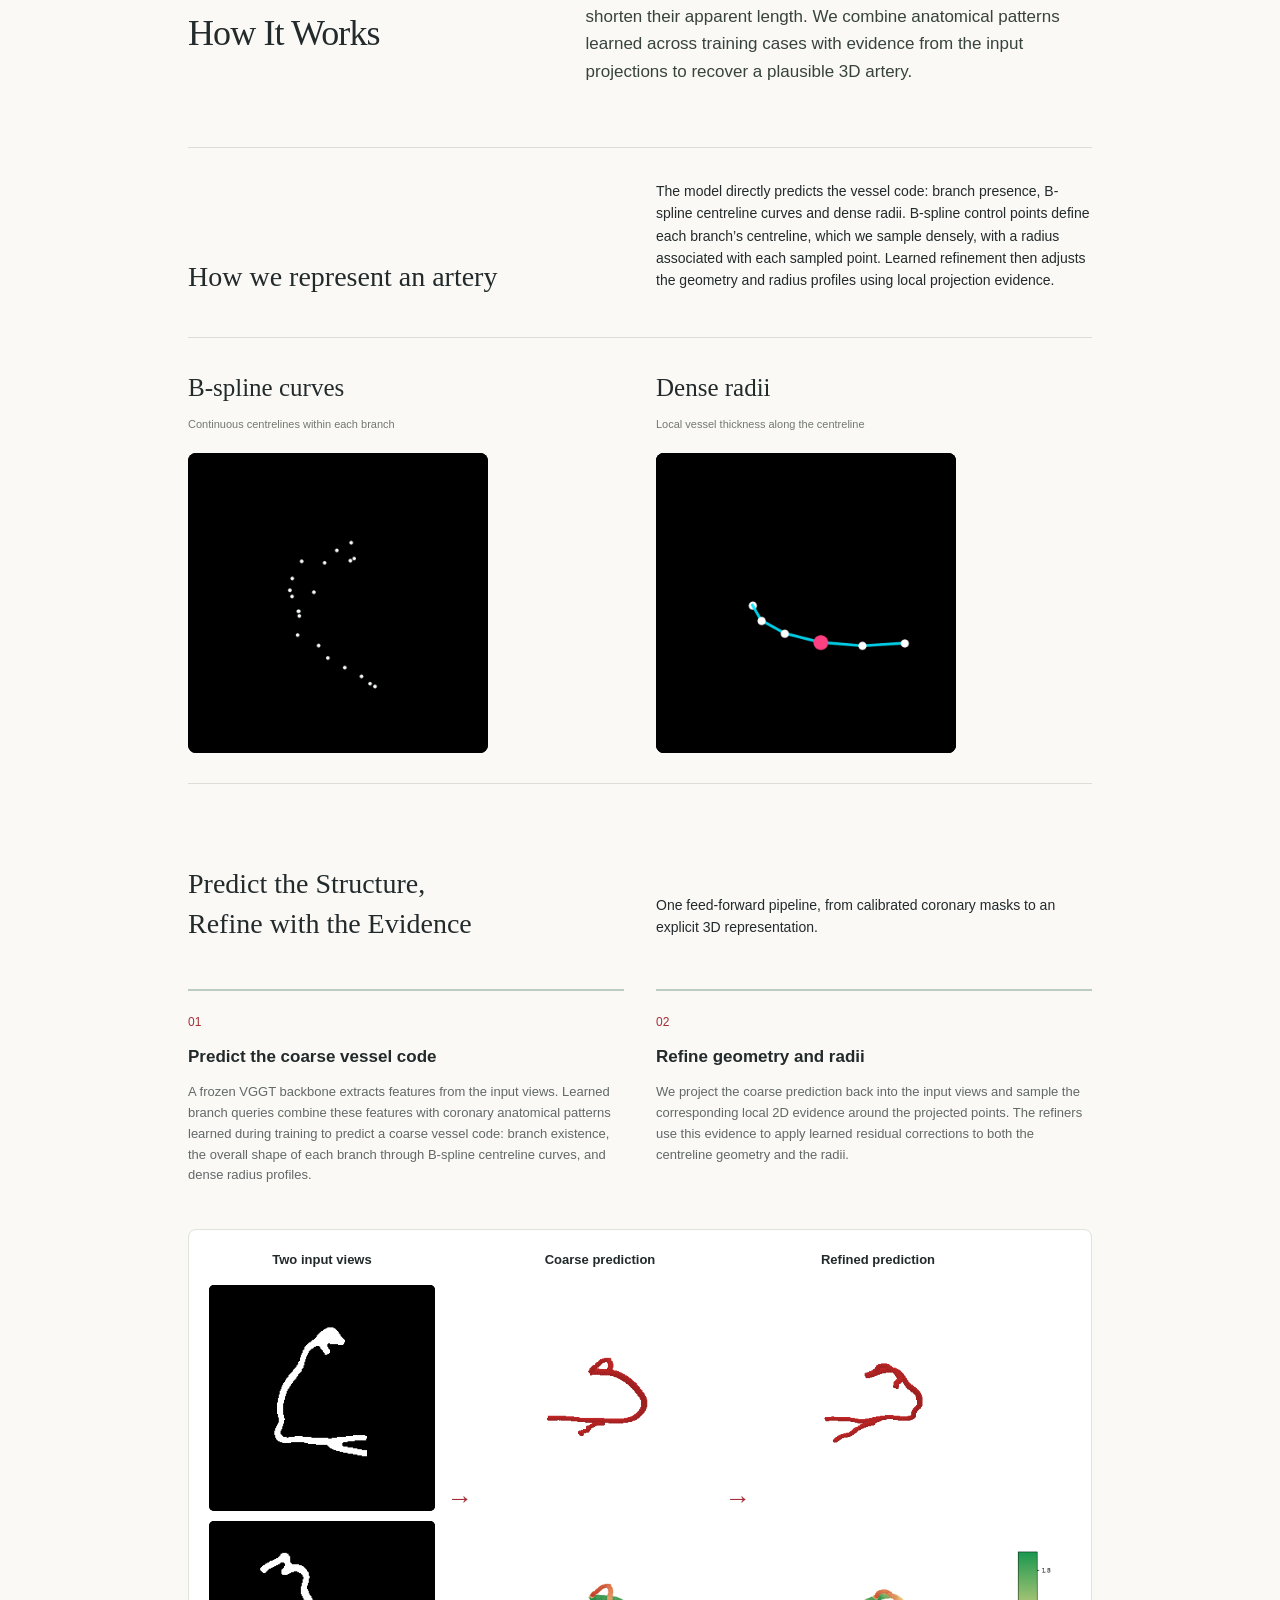
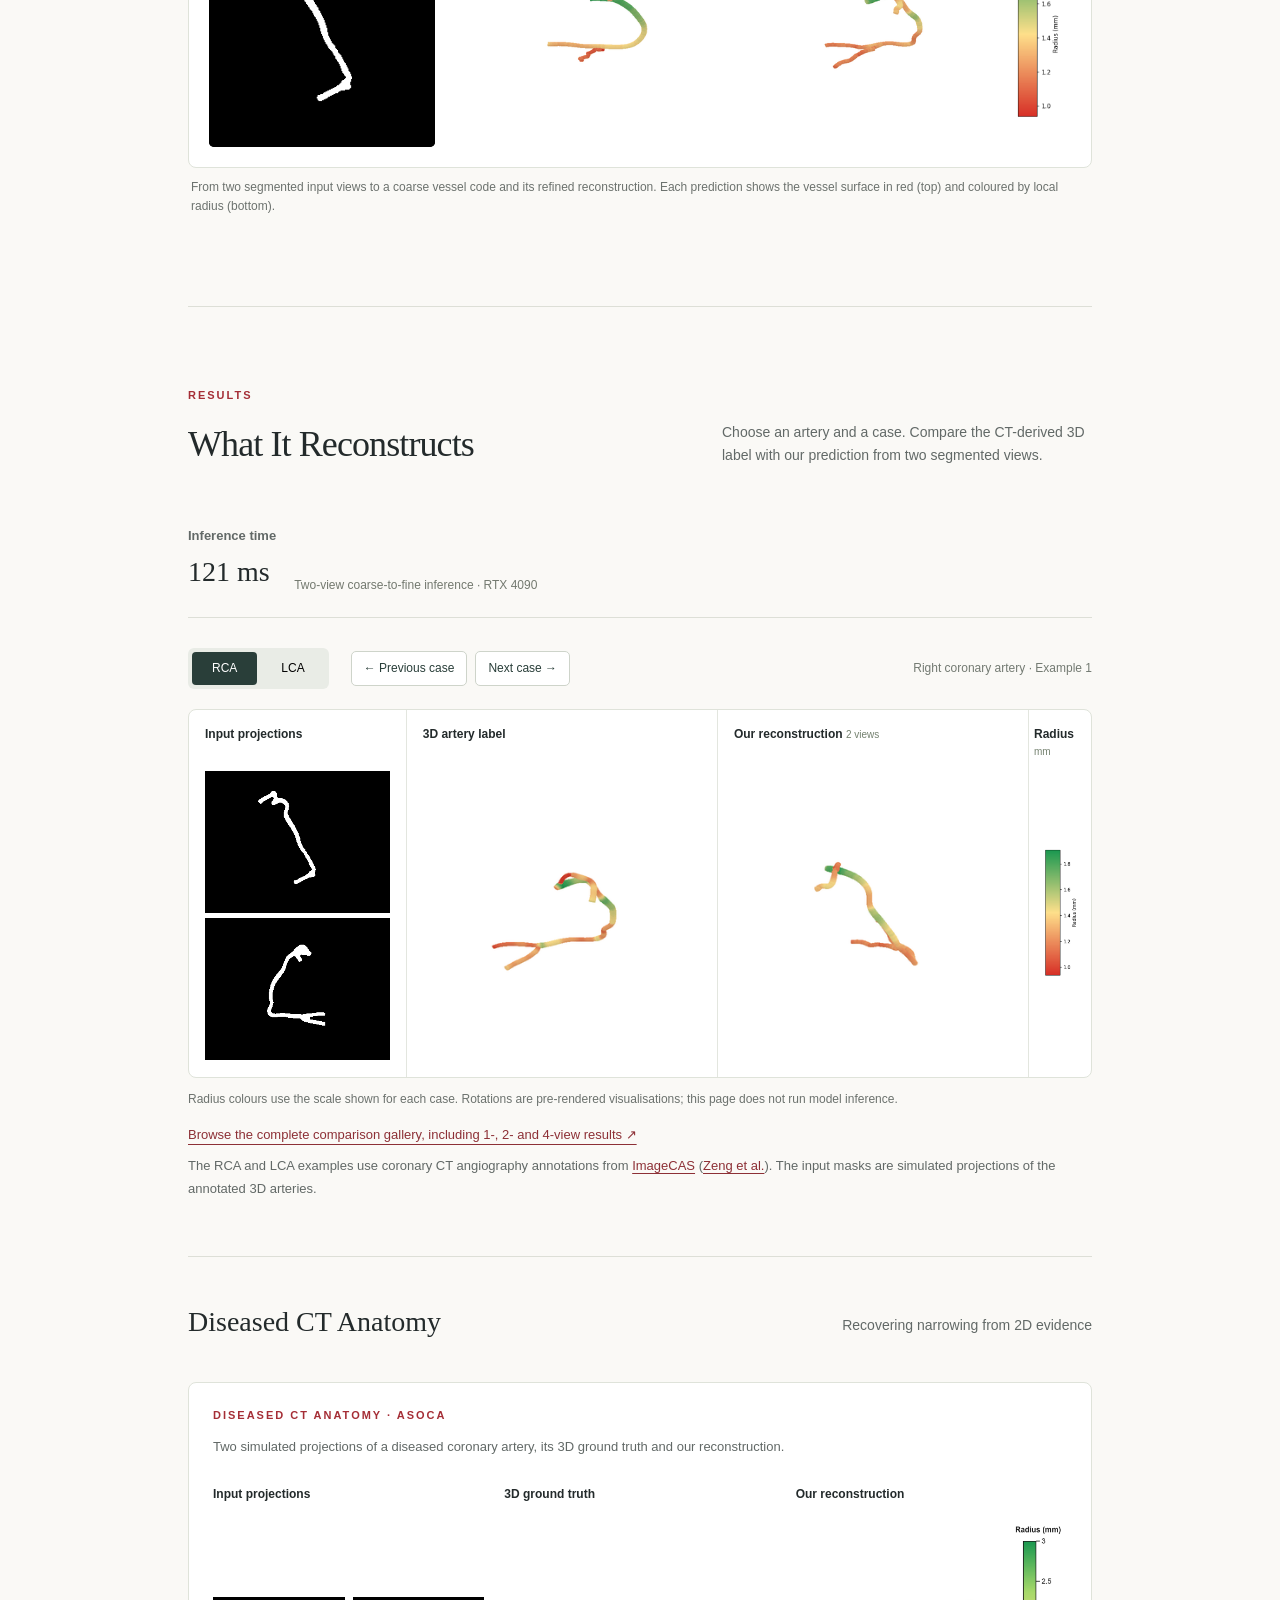
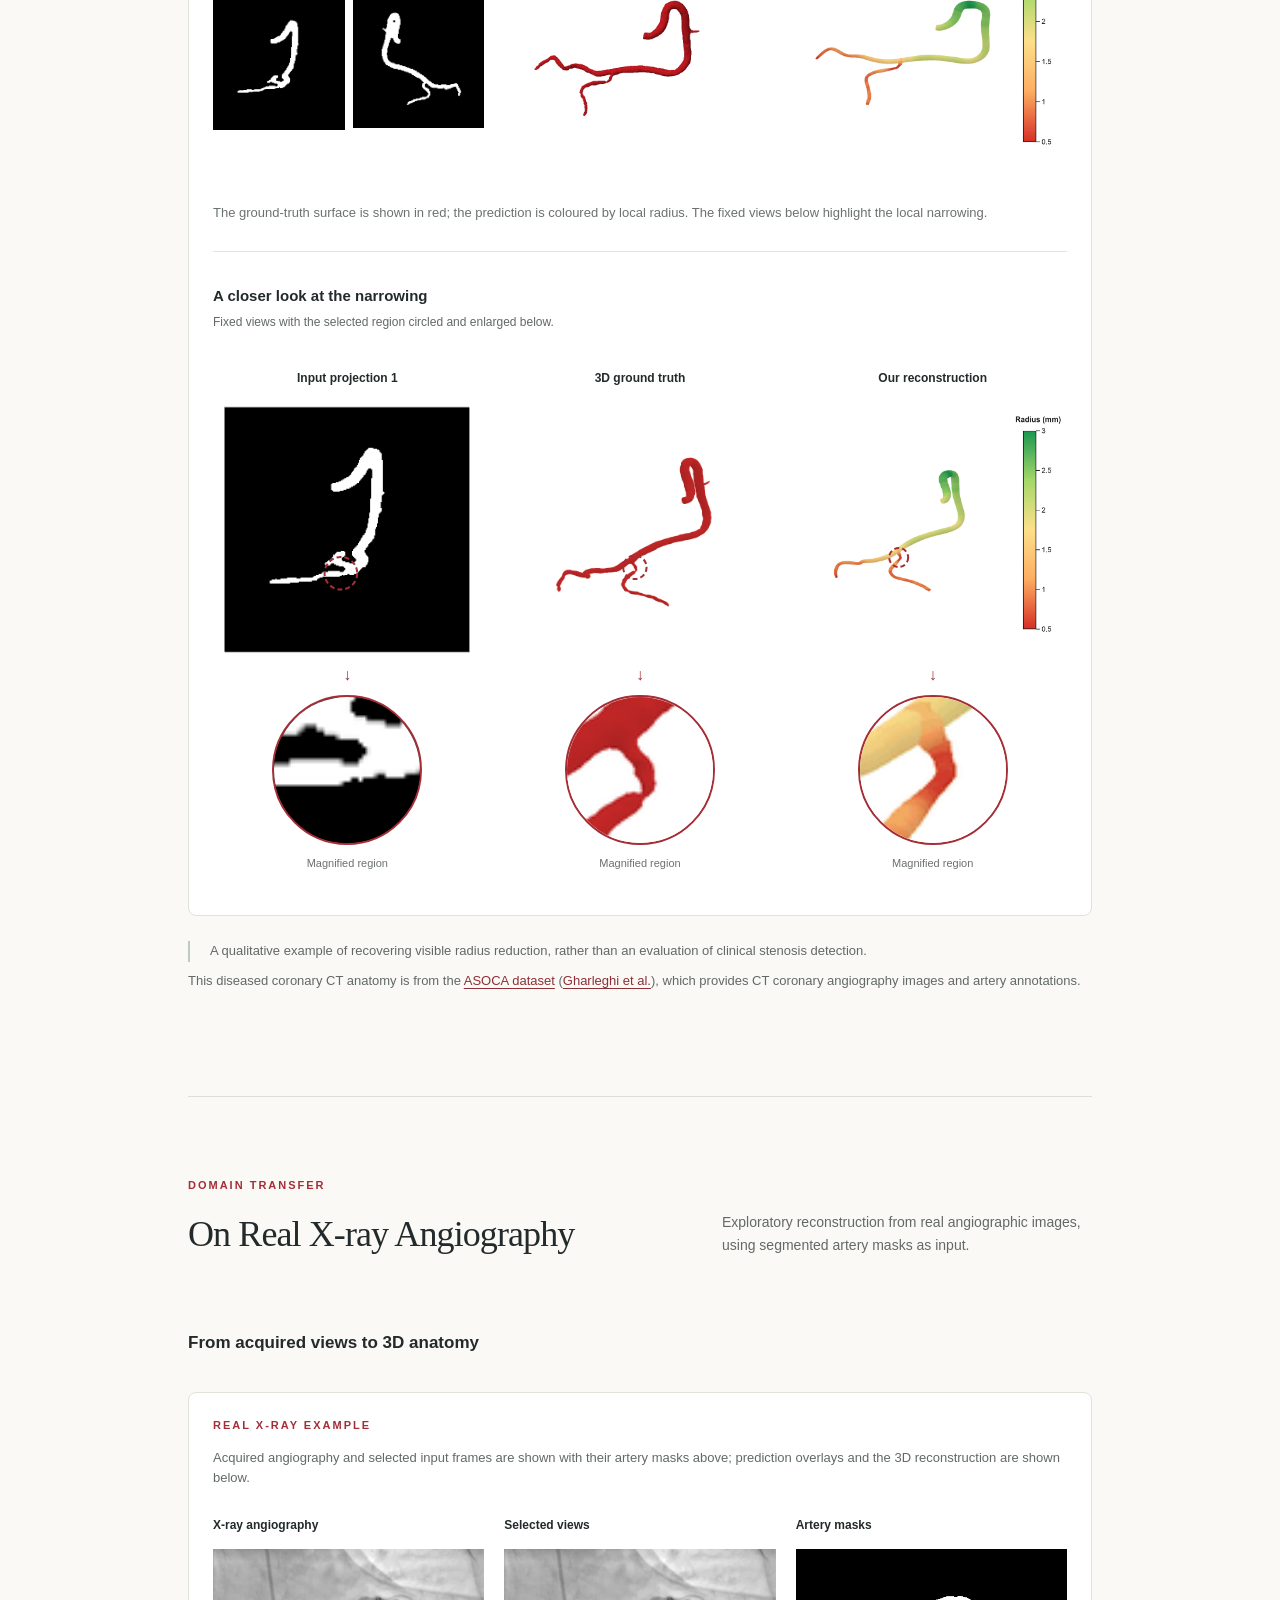
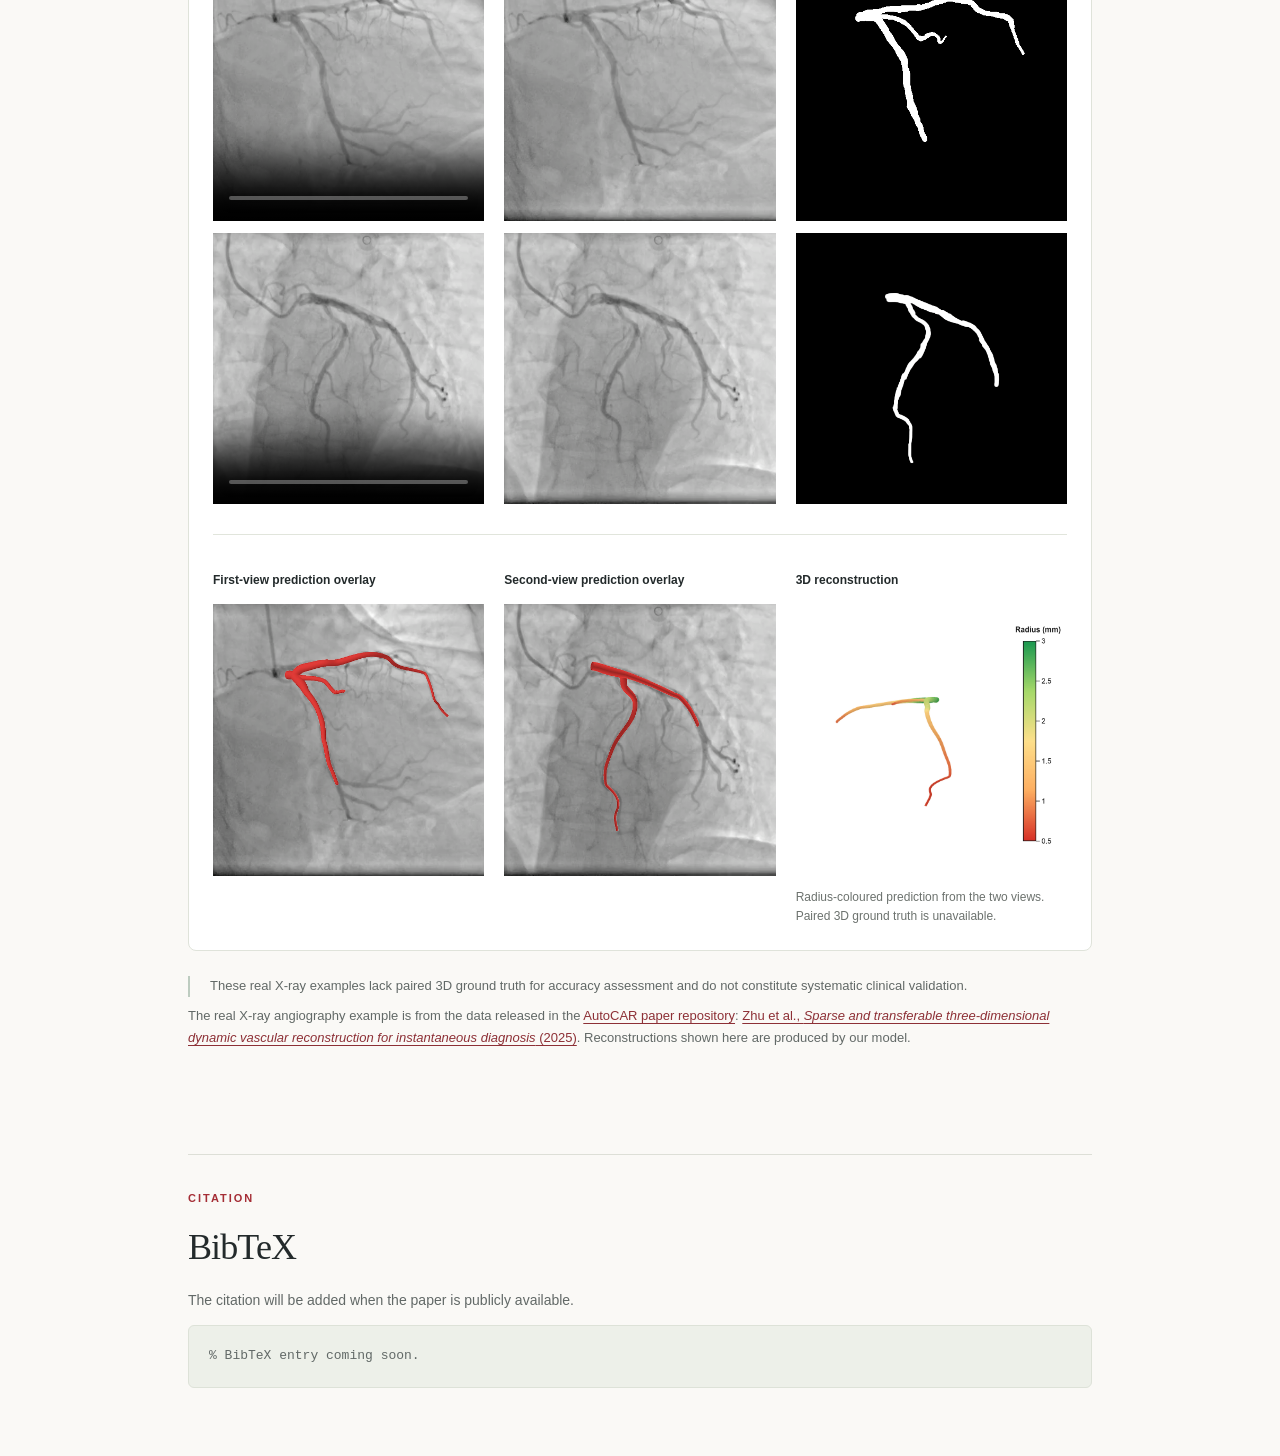
==== commit ffc8eb28: "Updates" ====
--- a/project-page/index.html
+++ b/project-page/index.html
@@ -1,7 +1,7 @@
 <!doctype html>
-<html lang="en"><head><meta charset="utf-8"><meta name="viewport" content="width=device-width,initial-scale=1"><meta name="description" content="Projection-refined parametric 3D coronary artery reconstruction from sparse angiographic views."><title>Vessel Code · 3D Coronary Reconstruction</title><link rel="icon" href="data:image/svg+xml,%3Csvg xmlns='http://www.w3.org/2000/svg' viewBox='0 0 64 64'%3E%3Crect width='64' height='64' rx='16' fill='%23a52e36'/%3E%3Cpath d='M32 8v26m0-12L17 37m15-3 16 20M32 34l-8 22' stroke='white' fill='none' stroke-width='5'/%3E%3C/svg%3E"><link rel="stylesheet" href="styles.css"><script defer src="script.js"></script></head>
-<body><a class="skip" href="#overview">Skip to content</a><header><a class="brand" href="#">Vessel<span>Code</span><span class="brand-dot"></span></a><span class="draft">Research preview</span></header>
-<aside class="section-sidebar"><span class="sidebar-label">ON THIS PAGE</span><nav aria-label="Page sections"><a href="#overview">Overview</a><a href="#representation">How It Works</a><a href="#results">What It Reconstructs</a><a href="#real-xray">On Real X-ray Angiography</a></nav></aside><main><section class="hero" id="overview"><h1><span class="title-project-name">VesselCode:</span> Projection-Refined Parametric<br class="wide"> 3D Coronary Artery Reconstruction<br class="wide"> from Sparse X-ray Angiographic Views</h1><p class="hero-summary">From a few segmented projections to a branch-structured coronary artery — with smooth centrelines and detailed radius profiles.</p><div class="author-block"><p class="authors"><span>Yu Ren<sup>1,2</sup></span><span>Hwee Kuan Lee<sup>1</sup></span><span>Tat-Jen Cham<sup>2</sup></span><span>Jonathan Yap<sup>3</sup></span><span>Khung Keong Yeo<sup>3</sup></span></p><div class="affiliations"><span><sup>1</sup> Bioinformatics Institute, Agency for Science, Technology and Research (A*STAR)</span><span><sup>2</sup> College of Computing and Data Science, Nanyang Technological University</span><span><sup>3</sup> National Heart Centre Singapore</span></div></div><div class="actions"><span class="button pending"><span class="arxiv-mark" aria-hidden="true">ar<span>X</span>iv</span><span>Paper</span><small>Coming soon</small></span><a class="button" href="https://github.com/G2304138H/vessel-code"><svg class="button-icon" viewBox="0 0 24 24" aria-hidden="true" focusable="false"><path fill="currentColor" d="M12 .297C5.37.297 0 5.67 0 12.297c0 5.303 3.438 9.8 8.205 11.385.6.113.82-.258.82-.577 0-.285-.01-1.04-.015-2.04-3.338.724-4.043-1.61-4.043-1.61-.546-1.387-1.333-1.756-1.333-1.756-1.09-.745.083-.729.083-.729 1.205.084 1.838 1.237 1.838 1.237 1.07 1.835 2.807 1.305 3.492.998.108-.776.418-1.305.762-1.605-2.665-.305-5.467-1.334-5.467-5.931 0-1.31.469-2.381 1.236-3.221-.123-.303-.536-1.524.117-3.176 0 0 1.008-.322 3.301 1.23a11.52 11.52 0 0 1 3.004-.404c1.02.005 2.047.138 3.006.404 2.291-1.552 3.297-1.23 3.297-1.23.655 1.652.242 2.873.119 3.176.77.84 1.235 1.911 1.235 3.221 0 4.609-2.807 5.624-5.479 5.921.43.372.823 1.102.823 2.222 0 1.606-.015 2.898-.015 3.293 0 .322.216.694.825.576C20.565 22.092 24 17.592 24 12.297c0-6.627-5.373-12-12-12"/></svg><span>Code</span></a></div>
+<html lang="en"><head><meta charset="utf-8"><meta name="viewport" content="width=device-width,initial-scale=1"><meta name="description" content="Projection-refined parametric 3D coronary artery reconstruction from sparse angiographic views."><title>PPCAR-Net · 3D Coronary Reconstruction</title><link rel="icon" href="data:image/svg+xml,%3Csvg xmlns='http://www.w3.org/2000/svg' viewBox='0 0 64 64'%3E%3Crect width='64' height='64' rx='16' fill='%23a52e36'/%3E%3Cpath d='M32 8v26m0-12L17 37m15-3 16 20M32 34l-8 22' stroke='white' fill='none' stroke-width='5'/%3E%3C/svg%3E"><link rel="stylesheet" href="styles.css"><script defer src="script.js"></script></head>
+<body><a class="skip" href="#overview">Skip to content</a><header><a class="brand" href="#">PPCAR-Net<span class="brand-dot"></span></a><span class="draft">Research preview</span></header>
+<aside class="section-sidebar"><span class="sidebar-label">ON THIS PAGE</span><nav aria-label="Page sections"><a href="#overview">Overview</a><a href="#representation">How It Works</a><a href="#results">What It Reconstructs</a><a href="#real-xray">On Real X-ray Angiography</a></nav></aside><main><section class="hero" id="overview"><h1><span class="title-project-name">PPCAR-Net:</span> Projection-Refined Parametric<br class="wide"> 3D Coronary Artery Reconstruction<br class="wide"> from Sparse X-ray Angiographic Views</h1><p class="hero-summary">From a few segmented projections to a branch-structured coronary artery — with smooth centrelines and detailed radius profiles.</p><div class="author-block"><p class="authors"><span>Yu Ren<sup>1,2</sup></span><span>Hwee Kuan Lee<sup>1</sup></span><span>Tat-Jen Cham<sup>2</sup></span><span>Jonathan Yap<sup>3</sup></span><span>Khung Keong Yeo<sup>3</sup></span></p><div class="affiliations"><span><sup>1</sup> Bioinformatics Institute, Agency for Science, Technology and Research (A*STAR)</span><span><sup>2</sup> College of Computing and Data Science, Nanyang Technological University</span><span><sup>3</sup> National Heart Centre Singapore</span></div></div><div class="actions"><span class="button pending"><span class="arxiv-mark" aria-hidden="true">ar<span>X</span>iv</span><span>Paper</span><small>Coming soon</small></span><a class="button" href="https://github.com/G2304138H/vessel-code"><svg class="button-icon" viewBox="0 0 24 24" aria-hidden="true" focusable="false"><path fill="currentColor" d="M12 .297C5.37.297 0 5.67 0 12.297c0 5.303 3.438 9.8 8.205 11.385.6.113.82-.258.82-.577 0-.285-.01-1.04-.015-2.04-3.338.724-4.043-1.61-4.043-1.61-.546-1.387-1.333-1.756-1.333-1.756-1.09-.745.083-.729.083-.729 1.205.084 1.838 1.237 1.838 1.237 1.07 1.835 2.807 1.305 3.492.998.108-.776.418-1.305.762-1.605-2.665-.305-5.467-1.334-5.467-5.931 0-1.31.469-2.381 1.236-3.221-.123-.303-.536-1.524.117-3.176 0 0 1.008-.322 3.301 1.23a11.52 11.52 0 0 1 3.004-.404c1.02.005 2.047.138 3.006.404 2.291-1.552 3.297-1.23 3.297-1.23.655 1.652.242 2.873.119 3.176.77.84 1.235 1.911 1.235 3.221 0 4.609-2.807 5.624-5.479 5.921.43.372.823 1.102.823 2.222 0 1.606-.015 2.898-.015 3.293 0 .322.216.694.825.576C20.565 22.092 24 17.592 24 12.297c0-6.627-5.373-12-12-12"/></svg><span>Code</span></a></div>
 <div class="hero-visual"><div class="hero-input"><div class="visual-tag">SEGMENTED VIEWS</div><div class="masks"><img src="../figures/video_demo/gifs/input_views/rca/476_view_0.png" alt="First segmented projection of RCA case 476"><img src="../figures/video_demo/gifs/input_views/rca/476_view_1.png" alt="Second segmented projection of RCA case 476"></div><p>Two projections of the same artery</p></div><div class="bridge"><span>→</span><p>3D reconstruction</p></div><div class="hero-output"><div class="visual-tag">EXPLICIT 3D RECONSTRUCTION</div><div class="hero-radius-view"><img class="animated hero-gif" src="assets/hero-still.png" data-still="assets/hero-still.png" data-motion="../figures/video_demo/gifs/ours_radius_colored/ours_k2/ours_rca_476_radius.gif" alt="Rotating reconstruction of RCA case 476, colored by radius"><div class="hero-radius-scale"><span>Radius (mm)</span><img src="../figures/video_demo/gifs/ours_radius_colored/colorbars/rca_476_colorbar.png" alt="Radius colour scale in millimetres for RCA case 476"></div></div></div></div><p class="caption hero-caption">CT-derived simulated projections and their predicted 3D anatomy. Colours in the reconstruction indicate local vessel radius.</p><section id="abstract" class="abstract-section"><div class="eyebrow">ABSTRACT</div><h2>Reconstructing 3D coronary anatomy from sparse views.</h2><p>Sparse-view 3D coronary reconstruction is commonly formulated as cross-view correspondence and triangulation, which is vulnerable to vessel overlap and foreshortening, or on volumetric prediction followed by vascular-graph extraction, which does not natively provide centrelines and radii. We address both limitations with a coarse-to-fine framework that avoids explicit point matching and triangulation while directly predicting a branch-structured centreline-and-radius representation instead of an intermediate volume.</p><p>From a variable number of segmented views, a coarse predictor combines frozen VGGT features with learned branch queries to estimate active branches, their B-spline centreline trajectories, and approximate dense radius profiles. Projection-guided geometry and radius refiners sample input view evidence and predict residual corrections learned with 3D supervision. We evaluate representation fidelity and sparse-view 3D reconstruction quantitatively and qualitatively. On simulated angiographic masks generated from CT-derived coronary anatomy, our method achieves the best structural and centreline metrics among the evaluated methods while maintaining competitive volumetric overlap. Coarse-to-fine inference takes 121 ms, enabling real-time reconstruction.</p></section></section>
 <section class="intro section" id="representation"><div><div class="eyebrow">METHODS</div><h2>How It Works</h2></div><div><p class="lead">Sparse angiographic views can hide depth, overlap branches and shorten their apparent length. We combine anatomical patterns learned across training cases with evidence from the input projections to recover a plausible 3D artery.</p></div></section>
 <section class="representation-details" aria-labelledby="representation-heading"><div class="section-top"><div><h3 id="representation-heading">How we represent an artery</h3></div><p>The model directly predicts the vessel code: branch presence, B-spline centreline curves and dense radii. B-spline control points define each branch’s centreline, which we sample densely, with a radius associated with each sampled point. Learned refinement then adjusts the geometry and radius profiles using local projection evidence.</p></div><div class="facts representation-facts"><div><strong>B-spline curves</strong><span>Continuous centrelines within each branch</span><div class="representation-crop representation-crop-spline"><img class="representation-demo" src="assets/representation/bspline-centrelines.gif" alt="Animation illustrating B-spline centrelines and dense 3D sampling"></div></div><div><strong>Dense radii</strong><span>Local vessel thickness along the centreline</span><div class="representation-crop representation-crop-radius"><img class="representation-demo" src="assets/representation/radius-to-surface.gif" alt="Animation showing how radius cross-sections along the centreline form the vessel surface"></div></div></div></section>
@@ -10,4 +10,4 @@
 <p class="dataset-source">The RCA and LCA examples use coronary CT angiography annotations from <a href="https://github.com/XiaoweiXu/ImageCAS-A-Large-Scale-Dataset-and-Benchmark-for-Coronary-Artery-Segmentation-based-on-CT">ImageCAS</a> (<a href="https://arxiv.org/abs/2211.01607">Zeng et al.</a>). The input masks are simulated projections of the annotated 3D arteries.</p><div class="asoca-results" id="transfer"><div class="section-top"><div><h3 class="results-subheading">Diseased CT Anatomy</h3></div><p>Recovering narrowing from 2D evidence</p></div>
 <article class="transfer-example"><div class="eyebrow">DISEASED CT ANATOMY · ASOCA</div><p>Two simulated projections of a diseased coronary artery, its 3D ground truth and our reconstruction.</p><div class="transfer-grid"><div><h4>Input projections</h4><div class="transfer-inputs"><img src="assets/transfer/asoca/view1.png" alt="ASOCA segmented projection 1"><img src="assets/transfer/asoca/view2.png" alt="ASOCA segmented projection 2"></div></div><div><h4>3D ground truth</h4><img class="transfer-animation asoca-ground-truth-animation" src="assets/transfer/asoca/asoca-mesh-aligned-still.png" data-still="assets/transfer/asoca/asoca-mesh-aligned-still.png" data-motion="assets/transfer/asoca/asoca-mesh-aligned.gif" alt="Rotating ASOCA ground-truth RCA mesh, mirrored to align with the prediction display"></div><div><h4>Our reconstruction</h4><div class="prediction-with-scale"><img class="transfer-animation" src="assets/transfer/asoca/ours-still.png" data-still="assets/transfer/asoca/ours-still.png" data-motion="assets/transfer/asoca/ours.gif" alt="Rotating ASOCA prediction coloured by local radius"><img class="transfer-radius-bar" src="assets/transfer/asoca/radius-colorbar.png" alt="Radius colour scale from 0.5 to 3 millimetres"></div></div></div><p class="caption">The ground-truth surface is shown in red; the prediction is coloured by local radius. The fixed views below highlight the local narrowing.</p><div class="narrowing-heading"><h4>A closer look at the narrowing</h4><p>Fixed views with the selected region circled and enlarged below.</p></div><div class="narrowing-grid"><figure class="narrowing-card"><h4>Input projection 1</h4><svg class="narrowing-context" viewBox="0 0 287 291" role="img" aria-label="Input projection 1, narrowing region circled"><image href="assets/transfer/asoca/view1.png" width="287" height="291"/><circle cx="136" cy="197" r="19" fill="none" stroke="#a52e36" stroke-width="2" vector-effect="non-scaling-stroke" stroke-dasharray="5 3"/></svg><span class="detail-link" aria-hidden="true">↓</span><svg class="narrowing-inset" viewBox="117 178 38 38" role="img" aria-label="Magnified narrowing in input projection 1" style="background:#000"><image href="assets/transfer/asoca/view1.png" width="287" height="291"/></svg><figcaption>Magnified region</figcaption></figure><figure class="narrowing-card ground-truth-flipped"><h4>3D ground truth</h4><svg class="narrowing-context" viewBox="0 0 640 640" role="img" aria-label="3D ground truth, narrowing region circled"><image href="assets/transfer/asoca/asoca_gt-still.png" width="640" height="640"/><circle cx="334" cy="418" r="30" fill="none" stroke="#a52e36" stroke-width="2" vector-effect="non-scaling-stroke" stroke-dasharray="5 3"/></svg><span class="detail-link" aria-hidden="true">↓</span><svg class="narrowing-inset" viewBox="304 388 60 60" role="img" aria-label="Magnified narrowing in 3d ground truth" style="background:#fff"><image href="assets/transfer/asoca/asoca_gt-still.png" width="640" height="640"/></svg><figcaption>Magnified region</figcaption></figure><figure class="narrowing-card"><h4>Our reconstruction</h4><div class="prediction-with-scale frozen-with-scale"><svg class="narrowing-context" viewBox="0 0 640 640" role="img" aria-label="Our reconstruction, narrowing region circled"><image href="assets/transfer/asoca/ours-still.png" width="640" height="640"/><circle cx="318" cy="410" r="30" fill="none" stroke="#a52e36" stroke-width="2" vector-effect="non-scaling-stroke" stroke-dasharray="5 3"/></svg><img class="transfer-radius-bar" src="assets/transfer/asoca/radius-colorbar.png" alt="Radius colour scale from 0.5 to 3 millimetres"></div><span class="detail-link" aria-hidden="true">↓</span><svg class="narrowing-inset" viewBox="288 380 60 60" role="img" aria-label="Magnified narrowing in our reconstruction" style="background:#fff"><image href="assets/transfer/asoca/ours-still.png" width="640" height="640"/></svg><figcaption>Magnified region</figcaption></figure></div></article><p class="scope">A qualitative example of recovering visible radius reduction, rather than an evaluation of clinical stenosis detection.</p><p class="dataset-source">This diseased coronary CT anatomy is from the <a href="https://asoca.grand-challenge.org/Home/">ASOCA dataset</a> (<a href="https://arxiv.org/abs/2211.01859">Gharleghi et al.</a>), which provides CT coronary angiography images and artery annotations.</p></div></section>
 <section class="section clinical" id="real-xray"><div class="section-top"><div><div class="eyebrow">DOMAIN TRANSFER</div><h2>On Real X-ray Angiography</h2></div><p>Exploratory reconstruction from real angiographic images, using segmented artery masks as input.</p></div><div class="transfer-heading"><h3>From acquired views to 3D anatomy</h3></div><article class="transfer-example"><div class="eyebrow">REAL X-RAY EXAMPLE</div><p>Acquired angiography and selected input frames are shown with their artery masks above; prediction overlays and the 3D reconstruction are shown below.</p><div class="real-panel real-input-panel"><div class="transfer-grid real-input-grid"><div><h4>X-ray angiography</h4><div class="transfer-stack"><video controls playsinline preload="metadata" poster="assets/transfer/autocar/case_10_view_1_original.png" aria-label="Real X-ray angiography, view 1"><source src="assets/transfer/autocar/case_10_view_1.mp4" type="video/mp4"></video><video controls playsinline preload="metadata" poster="assets/transfer/autocar/case_10_view_2_original.png" aria-label="Real X-ray angiography, view 2"><source src="assets/transfer/autocar/case_10_view_2.mp4" type="video/mp4"></video></div></div><div><h4>Selected views</h4><div class="transfer-stack"><img src="assets/transfer/autocar/case_10_view_1_original.png" alt="Selected X-ray angiography frame, view 1"><img src="assets/transfer/autocar/case_10_view_2_original.png" alt="Selected X-ray angiography frame, view 2"></div></div><div><h4>Artery masks</h4><div class="transfer-stack"><img src="assets/transfer/autocar/view_1_mask_updated.png" alt="Segmented artery mask for real X-ray view 1"><img src="assets/transfer/autocar/case_10_view_2_original_segmented.png" alt="Segmented artery mask for real X-ray view 2"></div></div></div></div><div class="real-panel real-output-panel"><div class="transfer-grid real-output-grid"><div class="real-overlay-column"><h4>First-view prediction overlay</h4><img src="assets/transfer/autocar/view1.png" alt="Prediction overlay on real X-ray view 1"></div><div class="real-overlay-column"><h4>Second-view prediction overlay</h4><img src="assets/transfer/autocar/view2.png" alt="Prediction overlay on real X-ray view 2"></div><div class="real-reconstruction-column"><h4>3D reconstruction</h4><div class="real-reconstruction-content"><div class="prediction-with-scale"><img class="transfer-animation" src="assets/transfer/autocar/real_X-ray_prediction-still.png" data-still="assets/transfer/autocar/real_X-ray_prediction-still.png" data-motion="assets/transfer/autocar/real_X-ray_prediction.gif" alt="Rotating reconstruction from real X-ray angiography, coloured by radius"><img class="transfer-radius-bar" src="assets/transfer/autocar/radius-colorbar.png" alt="Radius colour scale from 0.5 to 3 millimetres"></div><p class="caption">Radius-coloured prediction from the two views. Paired 3D ground truth is unavailable.</p></div></div></div></div></article><p class="scope">These real X-ray examples lack paired 3D ground truth for accuracy assessment and do not constitute systematic clinical validation.</p><p class="dataset-source">The real X-ray angiography example is from the data released in the <a href="https://github.com/zhuyinheng/autocar_release">AutoCAR paper repository</a>: <a href="https://www.nature.com/articles/s42256-025-01025-7">Zhu et al., <em>Sparse and transferable three-dimensional dynamic vascular reconstruction for instantaneous diagnosis</em> (2025)</a>. Reconstructions shown here are produced by our model.</p></section>
-<section id="bibtex" class="section bibtex-section"><div class="eyebrow">CITATION</div><h2>BibTeX</h2><p>The citation will be added when the paper is publicly available.</p><pre aria-label="BibTeX placeholder"><code>% BibTeX entry coming soon.</code></pre></section><div class="institution-footer" aria-label="Author institutions"><div class="institution-logos"><img src="assets/logos/BII.svg" alt="Bioinformatics Institute"><img src="assets/logos/NTU.svg" alt="Nanyang Technological University"><img src="assets/logos/NHCS.png" alt="National Heart Centre Singapore"></div></div></main><footer><span>Vessel Code</span><span>Local project-page demo · Publication details pending</span></footer><dialog id="lightbox"><button type="button" id="close-lightbox" aria-label="Close enlarged figure">Close ×</button><img alt=""></dialog></body></html>+<section id="bibtex" class="section bibtex-section"><div class="eyebrow">CITATION</div><h2>BibTeX</h2><p>The citation will be added when the paper is publicly available.</p><pre aria-label="BibTeX placeholder"><code>% BibTeX entry coming soon.</code></pre></section></main><dialog id="lightbox"><button type="button" id="close-lightbox" aria-label="Close enlarged figure">Close ×</button><img alt=""></dialog></body></html>
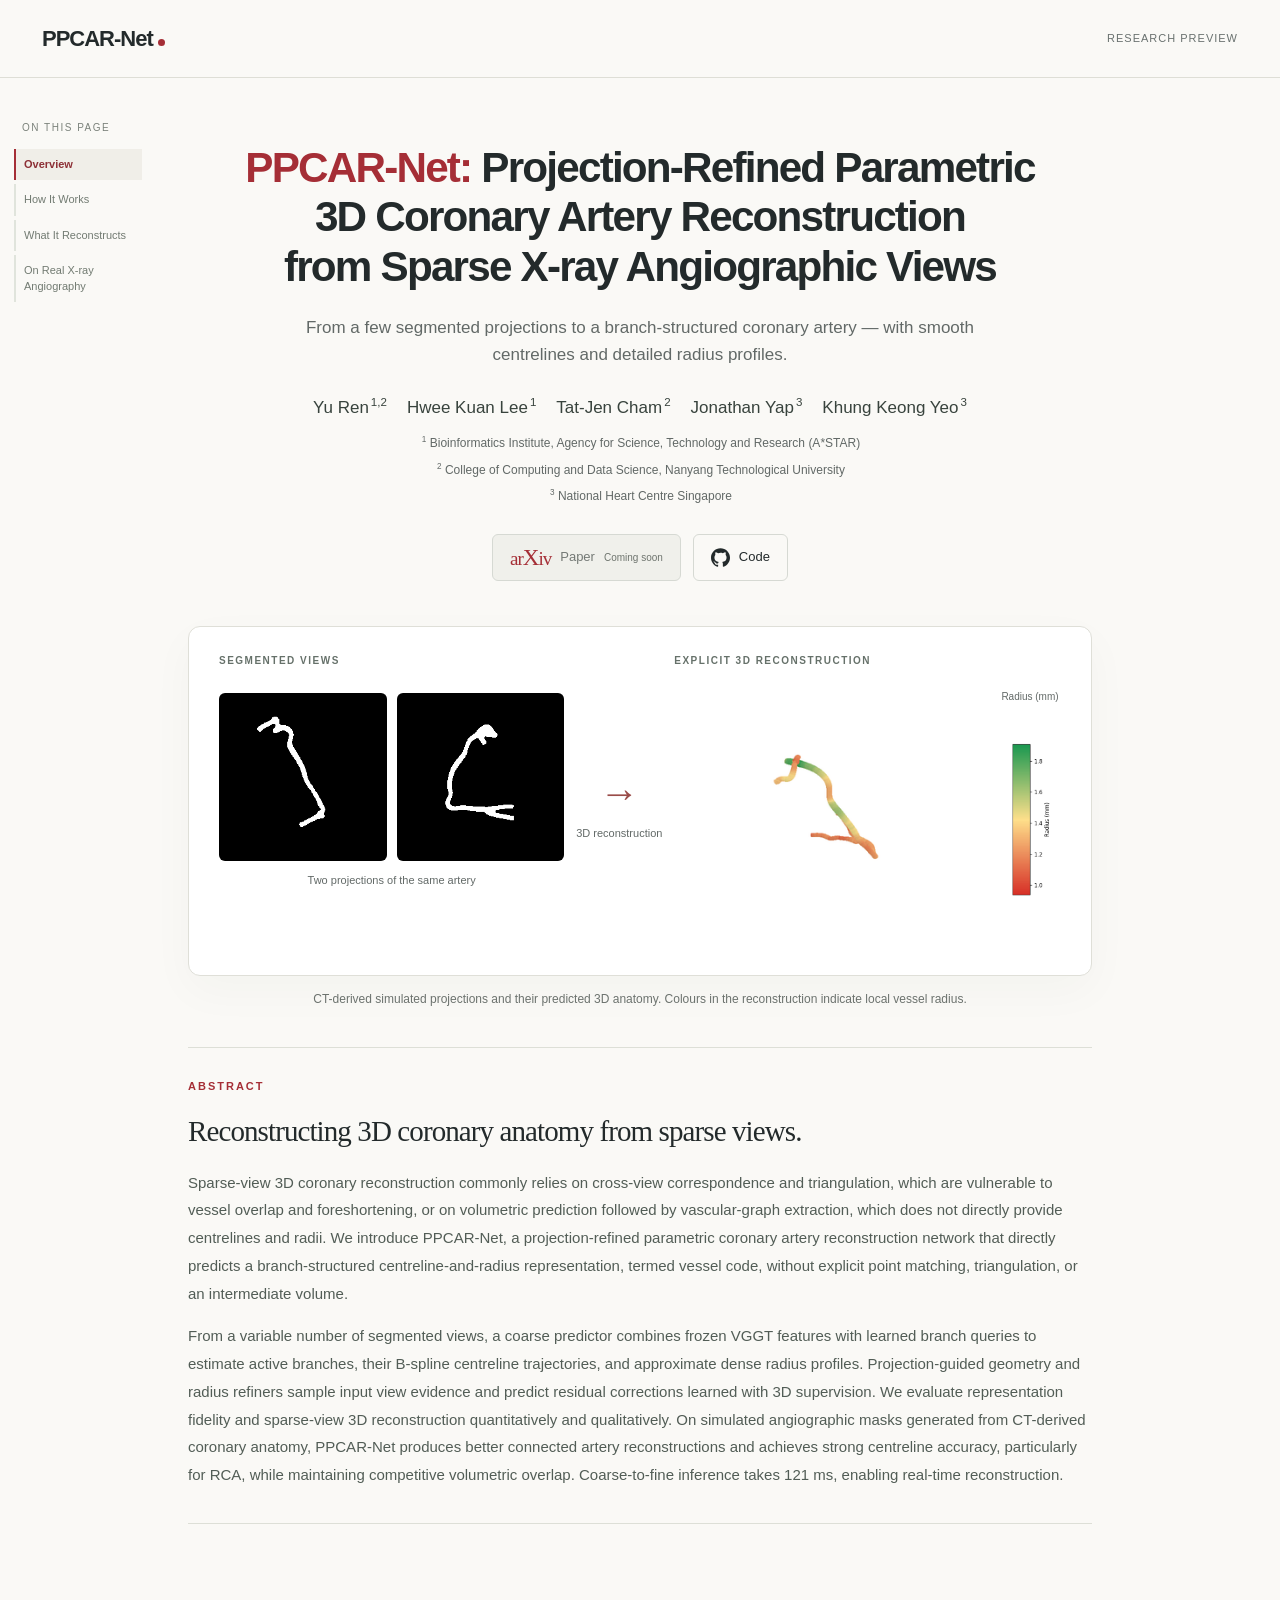
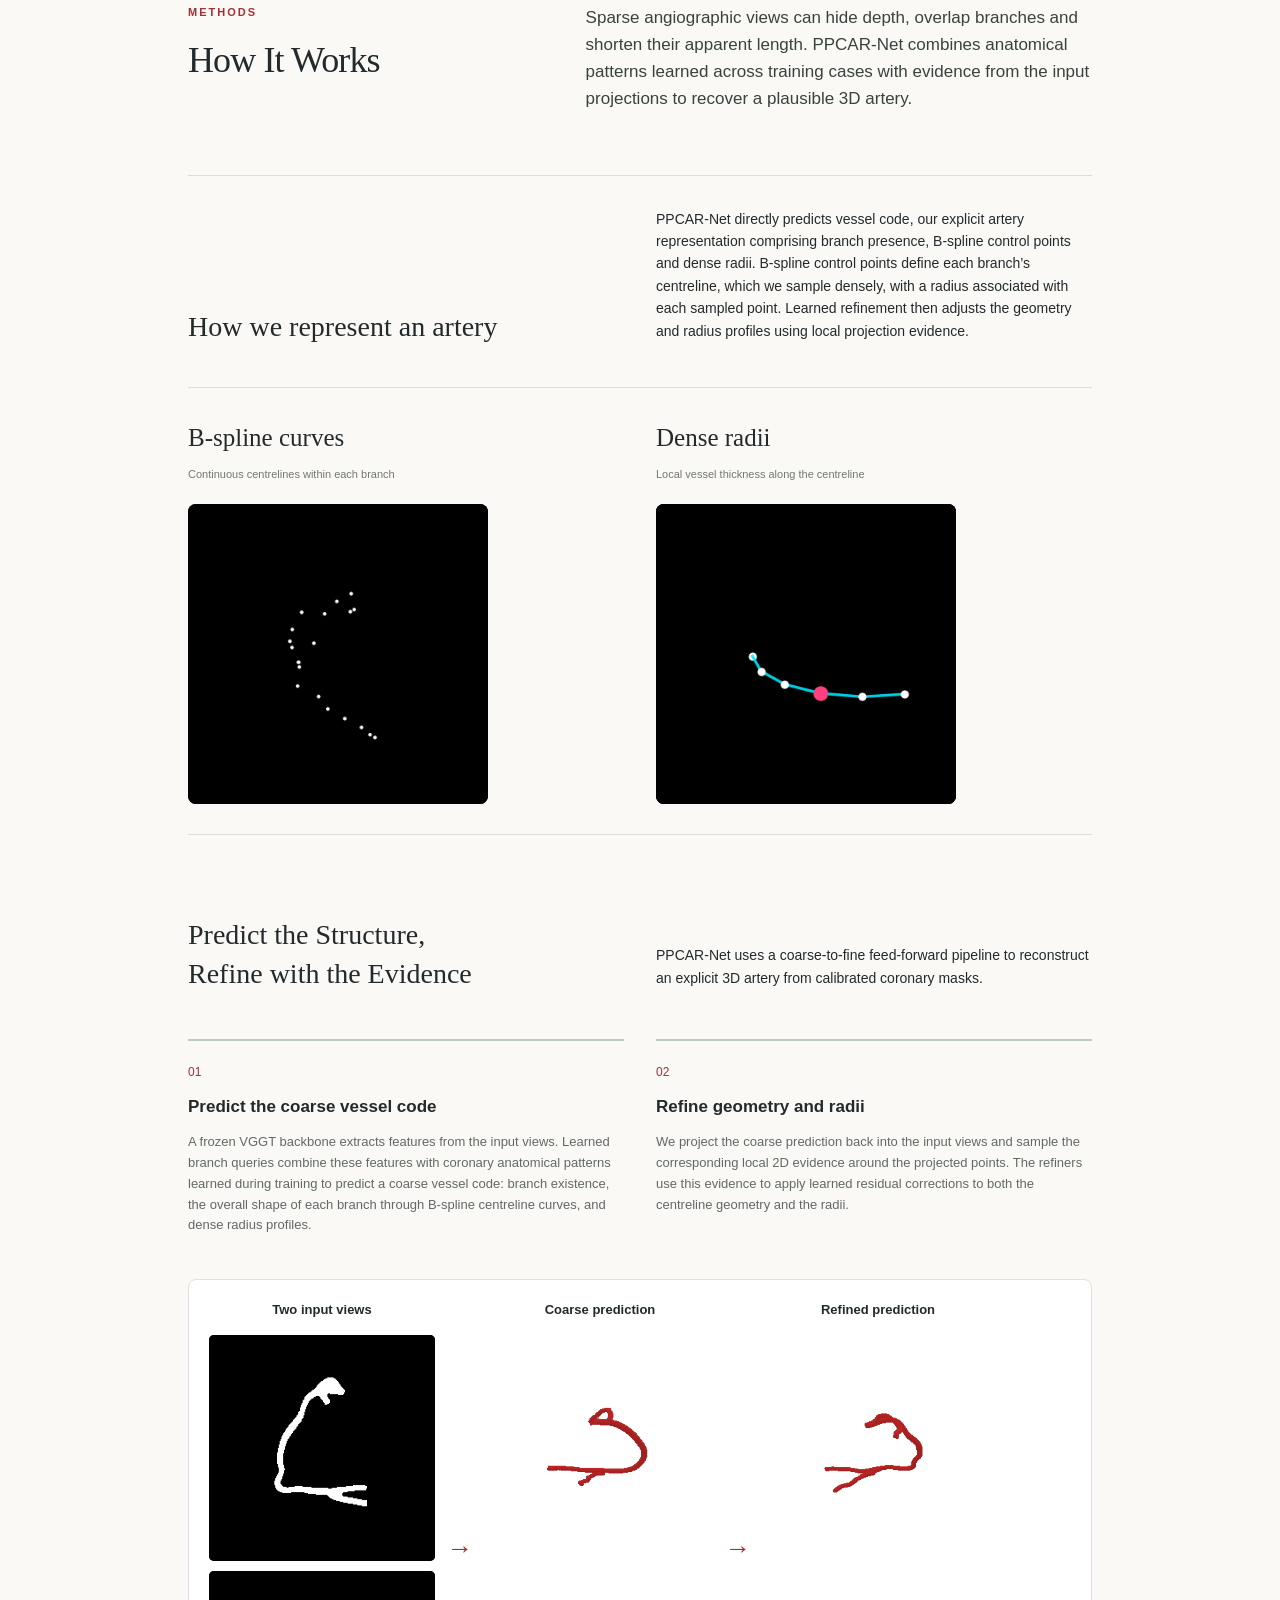
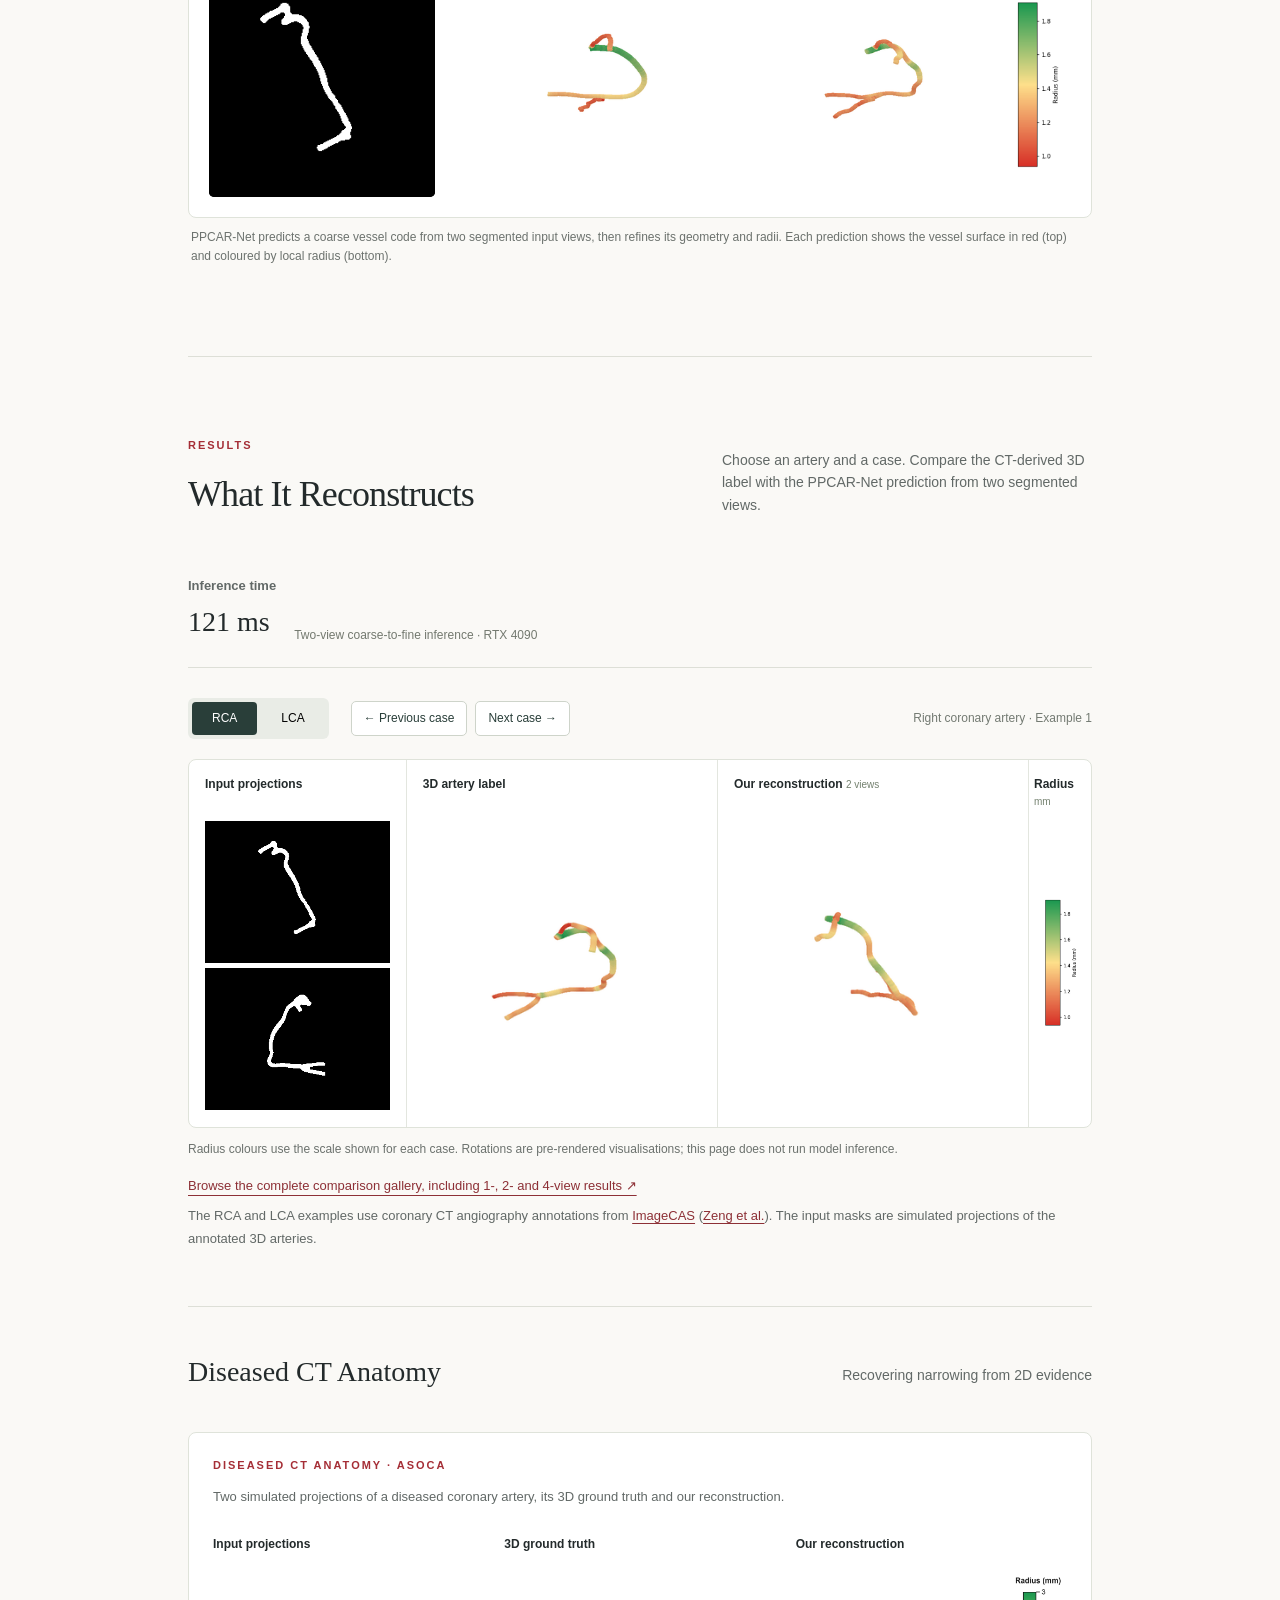
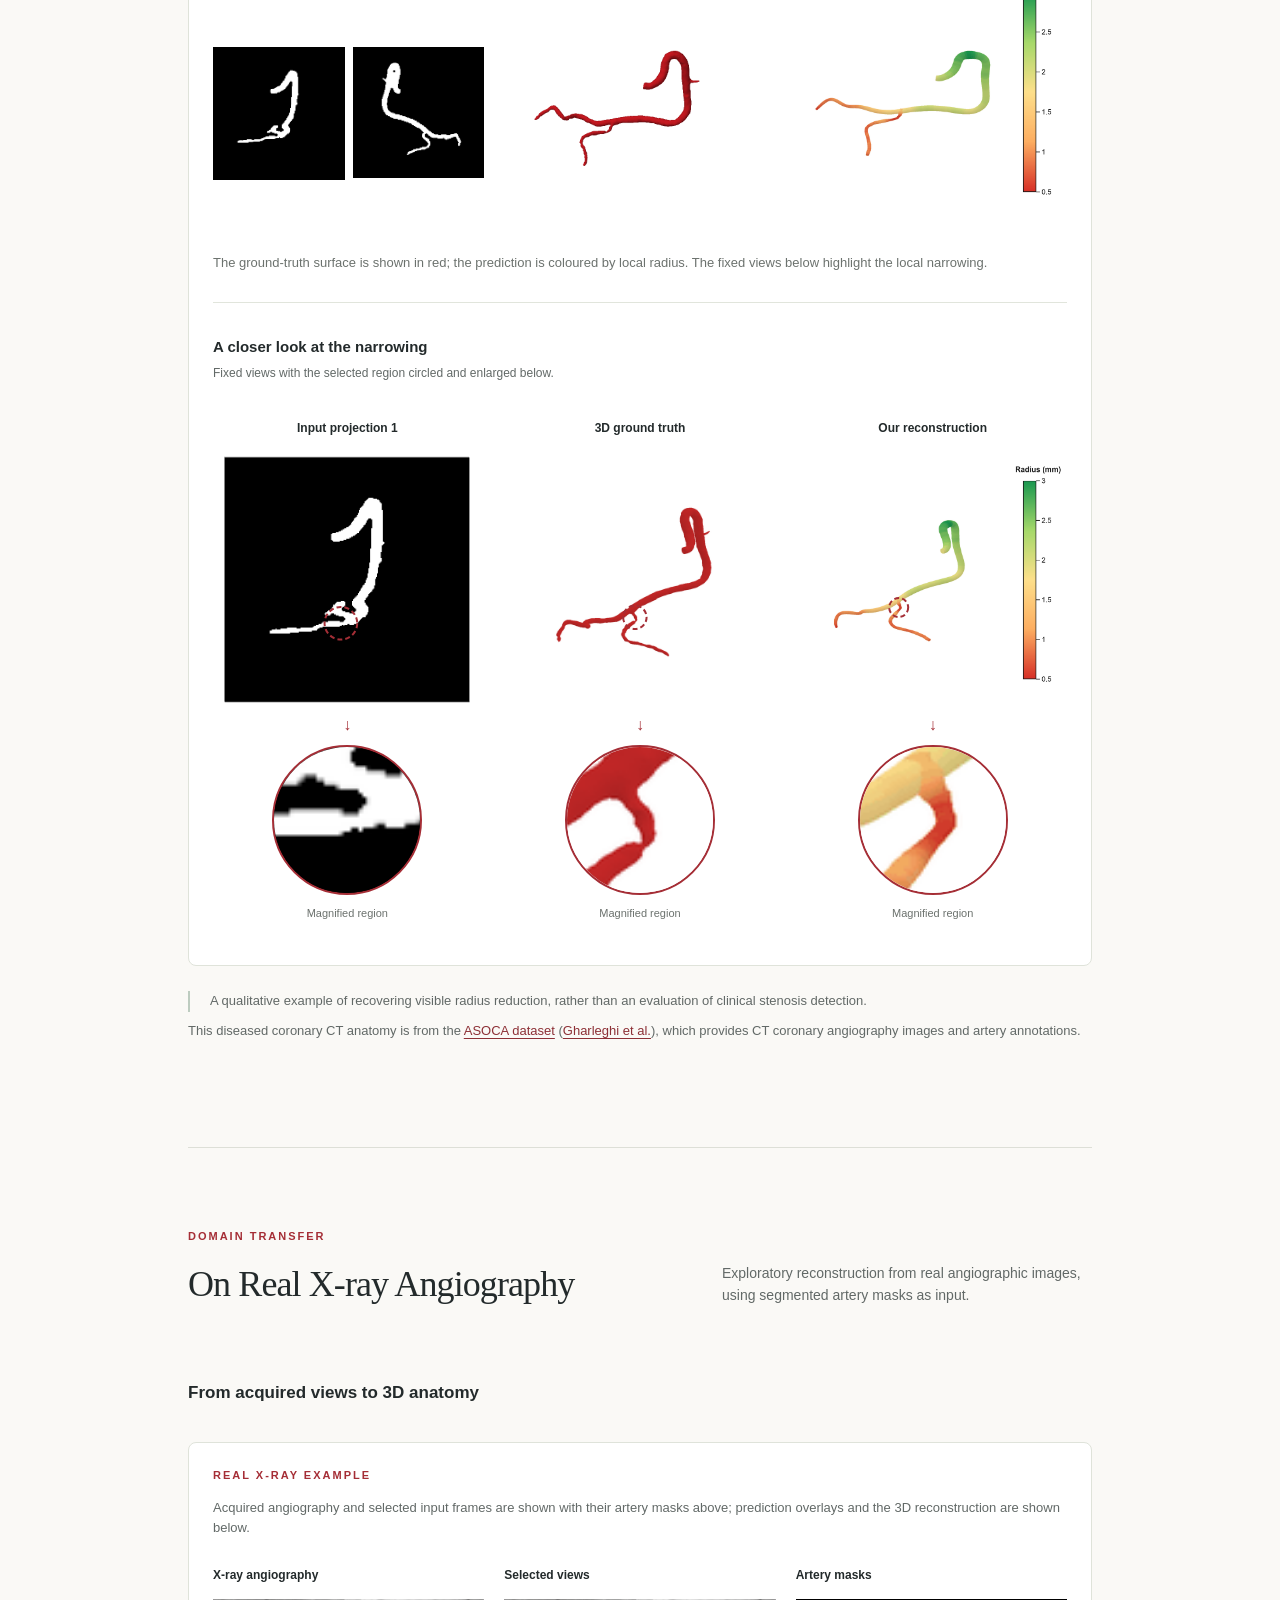
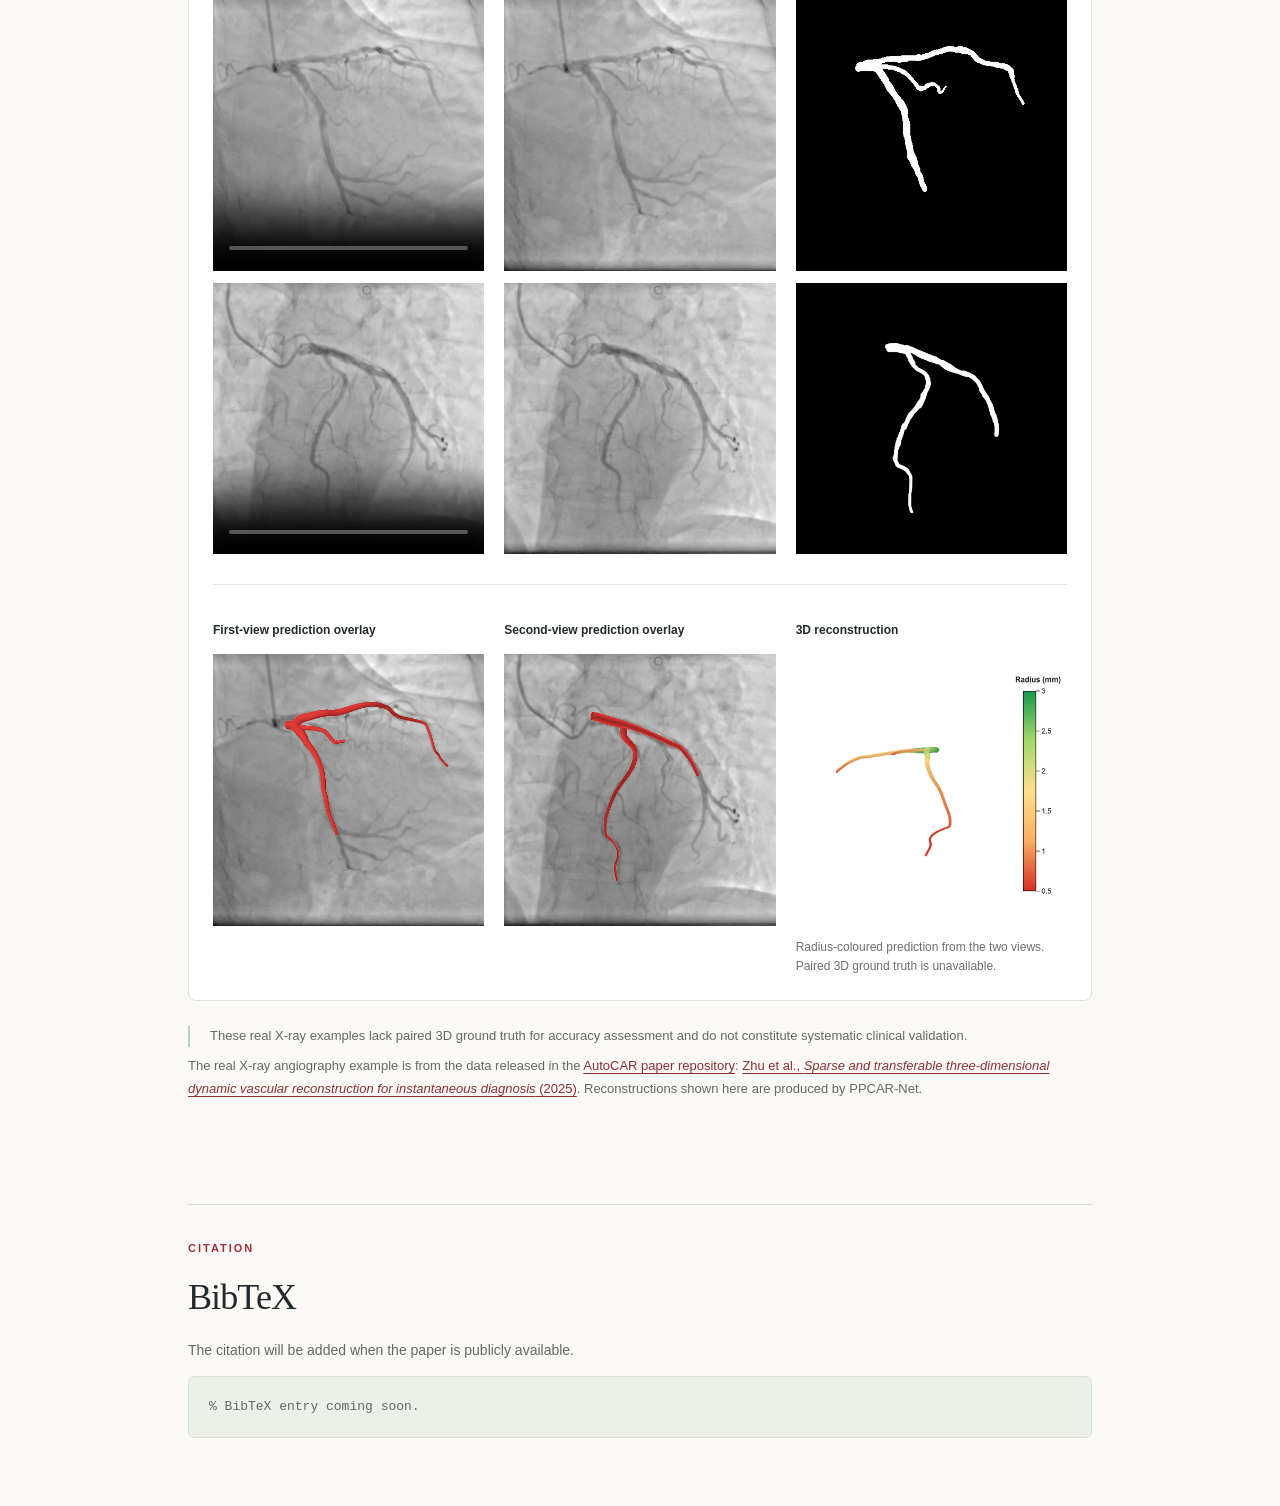
==== commit 0ab5ca34: "Updates on README and project page" ====
--- a/project-page/index.html
+++ b/project-page/index.html
@@ -1,13 +1,13 @@
 <!doctype html>
-<html lang="en"><head><meta charset="utf-8"><meta name="viewport" content="width=device-width,initial-scale=1"><meta name="description" content="Projection-refined parametric 3D coronary artery reconstruction from sparse angiographic views."><title>PPCAR-Net · 3D Coronary Reconstruction</title><link rel="icon" href="data:image/svg+xml,%3Csvg xmlns='http://www.w3.org/2000/svg' viewBox='0 0 64 64'%3E%3Crect width='64' height='64' rx='16' fill='%23a52e36'/%3E%3Cpath d='M32 8v26m0-12L17 37m15-3 16 20M32 34l-8 22' stroke='white' fill='none' stroke-width='5'/%3E%3C/svg%3E"><link rel="stylesheet" href="styles.css"><script defer src="script.js"></script></head>
+<html lang="en"><head><meta charset="utf-8"><meta name="viewport" content="width=device-width,initial-scale=1"><meta name="description" content="PPCAR-Net reconstructs 3D coronary arteries from sparse angiographic views using an explicit vessel code representation and projection-guided refinement."><title>PPCAR-Net · 3D Coronary Reconstruction</title><link rel="icon" href="data:image/svg+xml,%3Csvg xmlns='http://www.w3.org/2000/svg' viewBox='0 0 64 64'%3E%3Crect width='64' height='64' rx='16' fill='%23a52e36'/%3E%3Cpath d='M32 8v26m0-12L17 37m15-3 16 20M32 34l-8 22' stroke='white' fill='none' stroke-width='5'/%3E%3C/svg%3E"><link rel="stylesheet" href="styles.css"><script defer src="script.js"></script></head>
 <body><a class="skip" href="#overview">Skip to content</a><header><a class="brand" href="#">PPCAR-Net<span class="brand-dot"></span></a><span class="draft">Research preview</span></header>
-<aside class="section-sidebar"><span class="sidebar-label">ON THIS PAGE</span><nav aria-label="Page sections"><a href="#overview">Overview</a><a href="#representation">How It Works</a><a href="#results">What It Reconstructs</a><a href="#real-xray">On Real X-ray Angiography</a></nav></aside><main><section class="hero" id="overview"><h1><span class="title-project-name">PPCAR-Net:</span> Projection-Refined Parametric<br class="wide"> 3D Coronary Artery Reconstruction<br class="wide"> from Sparse X-ray Angiographic Views</h1><p class="hero-summary">From a few segmented projections to a branch-structured coronary artery — with smooth centrelines and detailed radius profiles.</p><div class="author-block"><p class="authors"><span>Yu Ren<sup>1,2</sup></span><span>Hwee Kuan Lee<sup>1</sup></span><span>Tat-Jen Cham<sup>2</sup></span><span>Jonathan Yap<sup>3</sup></span><span>Khung Keong Yeo<sup>3</sup></span></p><div class="affiliations"><span><sup>1</sup> Bioinformatics Institute, Agency for Science, Technology and Research (A*STAR)</span><span><sup>2</sup> College of Computing and Data Science, Nanyang Technological University</span><span><sup>3</sup> National Heart Centre Singapore</span></div></div><div class="actions"><span class="button pending"><span class="arxiv-mark" aria-hidden="true">ar<span>X</span>iv</span><span>Paper</span><small>Coming soon</small></span><a class="button" href="https://github.com/G2304138H/vessel-code"><svg class="button-icon" viewBox="0 0 24 24" aria-hidden="true" focusable="false"><path fill="currentColor" d="M12 .297C5.37.297 0 5.67 0 12.297c0 5.303 3.438 9.8 8.205 11.385.6.113.82-.258.82-.577 0-.285-.01-1.04-.015-2.04-3.338.724-4.043-1.61-4.043-1.61-.546-1.387-1.333-1.756-1.333-1.756-1.09-.745.083-.729.083-.729 1.205.084 1.838 1.237 1.838 1.237 1.07 1.835 2.807 1.305 3.492.998.108-.776.418-1.305.762-1.605-2.665-.305-5.467-1.334-5.467-5.931 0-1.31.469-2.381 1.236-3.221-.123-.303-.536-1.524.117-3.176 0 0 1.008-.322 3.301 1.23a11.52 11.52 0 0 1 3.004-.404c1.02.005 2.047.138 3.006.404 2.291-1.552 3.297-1.23 3.297-1.23.655 1.652.242 2.873.119 3.176.77.84 1.235 1.911 1.235 3.221 0 4.609-2.807 5.624-5.479 5.921.43.372.823 1.102.823 2.222 0 1.606-.015 2.898-.015 3.293 0 .322.216.694.825.576C20.565 22.092 24 17.592 24 12.297c0-6.627-5.373-12-12-12"/></svg><span>Code</span></a></div>
-<div class="hero-visual"><div class="hero-input"><div class="visual-tag">SEGMENTED VIEWS</div><div class="masks"><img src="../figures/video_demo/gifs/input_views/rca/476_view_0.png" alt="First segmented projection of RCA case 476"><img src="../figures/video_demo/gifs/input_views/rca/476_view_1.png" alt="Second segmented projection of RCA case 476"></div><p>Two projections of the same artery</p></div><div class="bridge"><span>→</span><p>3D reconstruction</p></div><div class="hero-output"><div class="visual-tag">EXPLICIT 3D RECONSTRUCTION</div><div class="hero-radius-view"><img class="animated hero-gif" src="assets/hero-still.png" data-still="assets/hero-still.png" data-motion="../figures/video_demo/gifs/ours_radius_colored/ours_k2/ours_rca_476_radius.gif" alt="Rotating reconstruction of RCA case 476, colored by radius"><div class="hero-radius-scale"><span>Radius (mm)</span><img src="../figures/video_demo/gifs/ours_radius_colored/colorbars/rca_476_colorbar.png" alt="Radius colour scale in millimetres for RCA case 476"></div></div></div></div><p class="caption hero-caption">CT-derived simulated projections and their predicted 3D anatomy. Colours in the reconstruction indicate local vessel radius.</p><section id="abstract" class="abstract-section"><div class="eyebrow">ABSTRACT</div><h2>Reconstructing 3D coronary anatomy from sparse views.</h2><p>Sparse-view 3D coronary reconstruction is commonly formulated as cross-view correspondence and triangulation, which is vulnerable to vessel overlap and foreshortening, or on volumetric prediction followed by vascular-graph extraction, which does not natively provide centrelines and radii. We address both limitations with a coarse-to-fine framework that avoids explicit point matching and triangulation while directly predicting a branch-structured centreline-and-radius representation instead of an intermediate volume.</p><p>From a variable number of segmented views, a coarse predictor combines frozen VGGT features with learned branch queries to estimate active branches, their B-spline centreline trajectories, and approximate dense radius profiles. Projection-guided geometry and radius refiners sample input view evidence and predict residual corrections learned with 3D supervision. We evaluate representation fidelity and sparse-view 3D reconstruction quantitatively and qualitatively. On simulated angiographic masks generated from CT-derived coronary anatomy, our method achieves the best structural and centreline metrics among the evaluated methods while maintaining competitive volumetric overlap. Coarse-to-fine inference takes 121 ms, enabling real-time reconstruction.</p></section></section>
-<section class="intro section" id="representation"><div><div class="eyebrow">METHODS</div><h2>How It Works</h2></div><div><p class="lead">Sparse angiographic views can hide depth, overlap branches and shorten their apparent length. We combine anatomical patterns learned across training cases with evidence from the input projections to recover a plausible 3D artery.</p></div></section>
-<section class="representation-details" aria-labelledby="representation-heading"><div class="section-top"><div><h3 id="representation-heading">How we represent an artery</h3></div><p>The model directly predicts the vessel code: branch presence, B-spline centreline curves and dense radii. B-spline control points define each branch’s centreline, which we sample densely, with a radius associated with each sampled point. Learned refinement then adjusts the geometry and radius profiles using local projection evidence.</p></div><div class="facts representation-facts"><div><strong>B-spline curves</strong><span>Continuous centrelines within each branch</span><div class="representation-crop representation-crop-spline"><img class="representation-demo" src="assets/representation/bspline-centrelines.gif" alt="Animation illustrating B-spline centrelines and dense 3D sampling"></div></div><div><strong>Dense radii</strong><span>Local vessel thickness along the centreline</span><div class="representation-crop representation-crop-radius"><img class="representation-demo" src="assets/representation/radius-to-surface.gif" alt="Animation showing how radius cross-sections along the centreline form the vessel surface"></div></div></div></section>
-<section id="method" class="section"><div class="section-top"><div><h3 class="pipeline-heading">Predict the Structure,<br>Refine with the Evidence</h3></div><p>One feed-forward pipeline, from calibrated coronary masks to an explicit 3D representation.</p></div><div class="steps"><article><span>01</span><h3>Predict the coarse vessel code</h3><p>A frozen VGGT backbone extracts features from the input views. Learned branch queries combine these features with coronary anatomical patterns learned during training to predict a coarse vessel code: branch existence, the overall shape of each branch through B-spline centreline curves, and dense radius profiles.</p></article><article><span>02</span><h3>Refine geometry and radii</h3><p>We project the coarse prediction back into the input views and sample the corresponding local 2D evidence around the projected points. The refiners use this evidence to apply learned residual corrections to both the centreline geometry and the radii.</p></article></div><figure class="method-example"><div class="method-example-grid"><div class="method-input-panel"><h4>Two input views</h4><div class="method-input-views"><img src="assets/method-example/input-view-1.png" alt="First segmented input view for the coarse-to-refined reconstruction example"><img src="assets/method-example/input-view-2.png" alt="Second segmented input view for the coarse-to-refined reconstruction example"></div></div><span class="method-arrow" aria-hidden="true">→</span><div><h4>Coarse prediction</h4><img class="method-paired" src="assets/method-example/coarse.gif" alt="Coarse prediction: red vessel surface above and radius-coloured surface below"></div><span class="method-arrow" aria-hidden="true">→</span><div><h4>Refined prediction</h4><img class="method-paired" src="assets/method-example/refined.gif" alt="Refined prediction: red vessel surface above and radius-coloured surface below"></div><div class="method-scale"><img src="assets/method-example/radius-scale.png" alt="Shared radius colour scale in millimetres for the coarse and refined predictions"></div></div><figcaption>From two segmented input views to a coarse vessel code and its refined reconstruction. Each prediction shows the vessel surface in red (top) and coloured by local radius (bottom).</figcaption></figure></section>
-<section class="results section" id="results"><div class="section-top"><div><div class="eyebrow">RESULTS</div><h2>What It Reconstructs</h2></div><p>Choose an artery and a case. Compare the CT-derived 3D label with our prediction from two segmented views.</p></div><div class="runtime-result"><div class="runtime-value"><h3>Inference time</h3><strong>121 ms</strong></div><span>Two-view coarse-to-fine inference · RTX 4090</span></div><div class="controls"><div class="tabs" role="group" aria-label="Artery"><button type="button" data-artery="rca" aria-pressed="true">RCA</button><button type="button" data-artery="lca" aria-pressed="false">LCA</button></div><div class="case-navigation" role="group" aria-label="Browse cases"><button type="button" id="previous-case">← Previous case</button><button type="button" id="next-case">Next case →</button></div><span id="case-description" aria-live="polite"></span></div><div class="gallery"><article class="input-card"><h3>Input projections</h3><div id="case-inputs"></div></article><article><h3>3D artery label</h3><img id="label-gif" class="animated" alt=""></article><article><h3>Our reconstruction <span>2 views</span></h3><img id="prediction-gif" class="animated" alt=""></article><article class="scale"><h3>Radius<br><span>mm</span></h3><img id="colorbar" alt="Radius colour scale in millimetres"></article></div><p class="caption">Radius colours use the scale shown for each case. Rotations are pre-rendered visualisations; this page does not run model inference.</p><a class="text-link" href="../figures/video_demo/index.html">Browse the complete comparison gallery, including 1-, 2- and 4-view results ↗</a>
+<aside class="section-sidebar"><span class="sidebar-label">ON THIS PAGE</span><nav aria-label="Page sections"><a href="#overview">Overview</a><a href="#representation">How It Works</a><a href="#results">What It Reconstructs</a><a href="#real-xray">On Real X-ray Angiography</a></nav></aside><main><section class="hero" id="overview"><h1><span class="title-project-name">PPCAR-Net:</span> Projection-Refined Parametric<br class="wide"> 3D Coronary Artery Reconstruction<br class="wide"> from Sparse X-ray Angiographic Views</h1><p class="hero-summary">From a few segmented projections to a branch-structured coronary artery — with smooth centrelines and detailed radius profiles.</p><div class="author-block"><p class="authors"><span>Yu Ren<sup>1,2</sup></span><span>Hwee Kuan Lee<sup>1</sup></span><span>Tat-Jen Cham<sup>2</sup></span><span>Jonathan Yap<sup>3</sup></span><span>Khung Keong Yeo<sup>3</sup></span></p><div class="affiliations"><span><sup>1</sup> Bioinformatics Institute, Agency for Science, Technology and Research (A*STAR)</span><span><sup>2</sup> College of Computing and Data Science, Nanyang Technological University</span><span><sup>3</sup> National Heart Centre Singapore</span></div></div><div class="actions"><span class="button pending"><span class="arxiv-mark" aria-hidden="true">ar<span>X</span>iv</span><span>Paper</span><small>Coming soon</small></span><a class="button" href="https://github.com/G2304138H/PPCAR-Net"><svg class="button-icon" viewBox="0 0 24 24" aria-hidden="true" focusable="false"><path fill="currentColor" d="M12 .297C5.37.297 0 5.67 0 12.297c0 5.303 3.438 9.8 8.205 11.385.6.113.82-.258.82-.577 0-.285-.01-1.04-.015-2.04-3.338.724-4.043-1.61-4.043-1.61-.546-1.387-1.333-1.756-1.333-1.756-1.09-.745.083-.729.083-.729 1.205.084 1.838 1.237 1.838 1.237 1.07 1.835 2.807 1.305 3.492.998.108-.776.418-1.305.762-1.605-2.665-.305-5.467-1.334-5.467-5.931 0-1.31.469-2.381 1.236-3.221-.123-.303-.536-1.524.117-3.176 0 0 1.008-.322 3.301 1.23a11.52 11.52 0 0 1 3.004-.404c1.02.005 2.047.138 3.006.404 2.291-1.552 3.297-1.23 3.297-1.23.655 1.652.242 2.873.119 3.176.77.84 1.235 1.911 1.235 3.221 0 4.609-2.807 5.624-5.479 5.921.43.372.823 1.102.823 2.222 0 1.606-.015 2.898-.015 3.293 0 .322.216.694.825.576C20.565 22.092 24 17.592 24 12.297c0-6.627-5.373-12-12-12"/></svg><span>Code</span></a></div>
+<div class="hero-visual"><div class="hero-input"><div class="visual-tag">SEGMENTED VIEWS</div><div class="masks"><img src="../figures/video_demo/gifs/input_views/rca/476_view_0.png" alt="First segmented projection of RCA case 476"><img src="../figures/video_demo/gifs/input_views/rca/476_view_1.png" alt="Second segmented projection of RCA case 476"></div><p>Two projections of the same artery</p></div><div class="bridge"><span>→</span><p>3D reconstruction</p></div><div class="hero-output"><div class="visual-tag">EXPLICIT 3D RECONSTRUCTION</div><div class="hero-radius-view"><img class="animated hero-gif" src="assets/hero-still.png" data-still="assets/hero-still.png" data-motion="../figures/video_demo/gifs/ours_radius_colored/ours_k2/ours_rca_476_radius.gif" alt="Rotating reconstruction of RCA case 476, colored by radius"><div class="hero-radius-scale"><span>Radius (mm)</span><img src="../figures/video_demo/gifs/ours_radius_colored/colorbars/rca_476_colorbar.png" alt="Radius colour scale in millimetres for RCA case 476"></div></div></div></div><p class="caption hero-caption">CT-derived simulated projections and their predicted 3D anatomy. Colours in the reconstruction indicate local vessel radius.</p><section id="abstract" class="abstract-section"><div class="eyebrow">ABSTRACT</div><h2>Reconstructing 3D coronary anatomy from sparse views.</h2><p>Sparse-view 3D coronary reconstruction commonly relies on cross-view correspondence and triangulation, which are vulnerable to vessel overlap and foreshortening, or on volumetric prediction followed by vascular-graph extraction, which does not directly provide centrelines and radii. We introduce PPCAR-Net, a projection-refined parametric coronary artery reconstruction network that directly predicts a branch-structured centreline-and-radius representation, termed vessel code, without explicit point matching, triangulation, or an intermediate volume.</p><p>From a variable number of segmented views, a coarse predictor combines frozen VGGT features with learned branch queries to estimate active branches, their B-spline centreline trajectories, and approximate dense radius profiles. Projection-guided geometry and radius refiners sample input view evidence and predict residual corrections learned with 3D supervision. We evaluate representation fidelity and sparse-view 3D reconstruction quantitatively and qualitatively. On simulated angiographic masks generated from CT-derived coronary anatomy, PPCAR-Net produces better connected artery reconstructions and achieves strong centreline accuracy, particularly for RCA, while maintaining competitive volumetric overlap. Coarse-to-fine inference takes 121 ms, enabling real-time reconstruction.</p></section></section>
+<section class="intro section" id="representation"><div><div class="eyebrow">METHODS</div><h2>How It Works</h2></div><div><p class="lead">Sparse angiographic views can hide depth, overlap branches and shorten their apparent length. PPCAR-Net combines anatomical patterns learned across training cases with evidence from the input projections to recover a plausible 3D artery.</p></div></section>
+<section class="representation-details" aria-labelledby="representation-heading"><div class="section-top"><div><h3 id="representation-heading">How we represent an artery</h3></div><p>PPCAR-Net directly predicts vessel code, our explicit artery representation comprising branch presence, B-spline control points and dense radii. B-spline control points define each branch’s centreline, which we sample densely, with a radius associated with each sampled point. Learned refinement then adjusts the geometry and radius profiles using local projection evidence.</p></div><div class="facts representation-facts"><div><strong>B-spline curves</strong><span>Continuous centrelines within each branch</span><div class="representation-crop representation-crop-spline"><img class="representation-demo" src="assets/representation/bspline-centrelines.gif" alt="Animation illustrating B-spline centrelines and dense 3D sampling"></div></div><div><strong>Dense radii</strong><span>Local vessel thickness along the centreline</span><div class="representation-crop representation-crop-radius"><img class="representation-demo" src="assets/representation/radius-to-surface.gif" alt="Animation showing how radius cross-sections along the centreline form the vessel surface"></div></div></div></section>
+<section id="method" class="section"><div class="section-top"><div><h3 class="pipeline-heading">Predict the Structure,<br>Refine with the Evidence</h3></div><p>PPCAR-Net uses a coarse-to-fine feed-forward pipeline to reconstruct an explicit 3D artery from calibrated coronary masks.</p></div><div class="steps"><article><span>01</span><h3>Predict the coarse vessel code</h3><p>A frozen VGGT backbone extracts features from the input views. Learned branch queries combine these features with coronary anatomical patterns learned during training to predict a coarse vessel code: branch existence, the overall shape of each branch through B-spline centreline curves, and dense radius profiles.</p></article><article><span>02</span><h3>Refine geometry and radii</h3><p>We project the coarse prediction back into the input views and sample the corresponding local 2D evidence around the projected points. The refiners use this evidence to apply learned residual corrections to both the centreline geometry and the radii.</p></article></div><figure class="method-example"><div class="method-example-grid"><div class="method-input-panel"><h4>Two input views</h4><div class="method-input-views"><img src="assets/method-example/input-view-1.png" alt="First segmented input view for the coarse-to-refined reconstruction example"><img src="assets/method-example/input-view-2.png" alt="Second segmented input view for the coarse-to-refined reconstruction example"></div></div><span class="method-arrow" aria-hidden="true">→</span><div><h4>Coarse prediction</h4><img class="method-paired" src="assets/method-example/coarse.gif" alt="Coarse prediction: red vessel surface above and radius-coloured surface below"></div><span class="method-arrow" aria-hidden="true">→</span><div><h4>Refined prediction</h4><img class="method-paired" src="assets/method-example/refined.gif" alt="Refined prediction: red vessel surface above and radius-coloured surface below"></div><div class="method-scale"><img src="assets/method-example/radius-scale.png" alt="Shared radius colour scale in millimetres for the coarse and refined predictions"></div></div><figcaption>PPCAR-Net predicts a coarse vessel code from two segmented input views, then refines its geometry and radii. Each prediction shows the vessel surface in red (top) and coloured by local radius (bottom).</figcaption></figure></section>
+<section class="results section" id="results"><div class="section-top"><div><div class="eyebrow">RESULTS</div><h2>What It Reconstructs</h2></div><p>Choose an artery and a case. Compare the CT-derived 3D label with the PPCAR-Net prediction from two segmented views.</p></div><div class="runtime-result"><div class="runtime-value"><h3>Inference time</h3><strong>121 ms</strong></div><span>Two-view coarse-to-fine inference · RTX 4090</span></div><div class="controls"><div class="tabs" role="group" aria-label="Artery"><button type="button" data-artery="rca" aria-pressed="true">RCA</button><button type="button" data-artery="lca" aria-pressed="false">LCA</button></div><div class="case-navigation" role="group" aria-label="Browse cases"><button type="button" id="previous-case">← Previous case</button><button type="button" id="next-case">Next case →</button></div><span id="case-description" aria-live="polite"></span></div><div class="gallery"><article class="input-card"><h3>Input projections</h3><div id="case-inputs"></div></article><article><h3>3D artery label</h3><img id="label-gif" class="animated" alt=""></article><article><h3>Our reconstruction <span>2 views</span></h3><img id="prediction-gif" class="animated" alt=""></article><article class="scale"><h3>Radius<br><span>mm</span></h3><img id="colorbar" alt="Radius colour scale in millimetres"></article></div><p class="caption">Radius colours use the scale shown for each case. Rotations are pre-rendered visualisations; this page does not run model inference.</p><a class="text-link" href="../figures/video_demo/index.html">Browse the complete comparison gallery, including 1-, 2- and 4-view results ↗</a>
 <p class="dataset-source">The RCA and LCA examples use coronary CT angiography annotations from <a href="https://github.com/XiaoweiXu/ImageCAS-A-Large-Scale-Dataset-and-Benchmark-for-Coronary-Artery-Segmentation-based-on-CT">ImageCAS</a> (<a href="https://arxiv.org/abs/2211.01607">Zeng et al.</a>). The input masks are simulated projections of the annotated 3D arteries.</p><div class="asoca-results" id="transfer"><div class="section-top"><div><h3 class="results-subheading">Diseased CT Anatomy</h3></div><p>Recovering narrowing from 2D evidence</p></div>
 <article class="transfer-example"><div class="eyebrow">DISEASED CT ANATOMY · ASOCA</div><p>Two simulated projections of a diseased coronary artery, its 3D ground truth and our reconstruction.</p><div class="transfer-grid"><div><h4>Input projections</h4><div class="transfer-inputs"><img src="assets/transfer/asoca/view1.png" alt="ASOCA segmented projection 1"><img src="assets/transfer/asoca/view2.png" alt="ASOCA segmented projection 2"></div></div><div><h4>3D ground truth</h4><img class="transfer-animation asoca-ground-truth-animation" src="assets/transfer/asoca/asoca-mesh-aligned-still.png" data-still="assets/transfer/asoca/asoca-mesh-aligned-still.png" data-motion="assets/transfer/asoca/asoca-mesh-aligned.gif" alt="Rotating ASOCA ground-truth RCA mesh, mirrored to align with the prediction display"></div><div><h4>Our reconstruction</h4><div class="prediction-with-scale"><img class="transfer-animation" src="assets/transfer/asoca/ours-still.png" data-still="assets/transfer/asoca/ours-still.png" data-motion="assets/transfer/asoca/ours.gif" alt="Rotating ASOCA prediction coloured by local radius"><img class="transfer-radius-bar" src="assets/transfer/asoca/radius-colorbar.png" alt="Radius colour scale from 0.5 to 3 millimetres"></div></div></div><p class="caption">The ground-truth surface is shown in red; the prediction is coloured by local radius. The fixed views below highlight the local narrowing.</p><div class="narrowing-heading"><h4>A closer look at the narrowing</h4><p>Fixed views with the selected region circled and enlarged below.</p></div><div class="narrowing-grid"><figure class="narrowing-card"><h4>Input projection 1</h4><svg class="narrowing-context" viewBox="0 0 287 291" role="img" aria-label="Input projection 1, narrowing region circled"><image href="assets/transfer/asoca/view1.png" width="287" height="291"/><circle cx="136" cy="197" r="19" fill="none" stroke="#a52e36" stroke-width="2" vector-effect="non-scaling-stroke" stroke-dasharray="5 3"/></svg><span class="detail-link" aria-hidden="true">↓</span><svg class="narrowing-inset" viewBox="117 178 38 38" role="img" aria-label="Magnified narrowing in input projection 1" style="background:#000"><image href="assets/transfer/asoca/view1.png" width="287" height="291"/></svg><figcaption>Magnified region</figcaption></figure><figure class="narrowing-card ground-truth-flipped"><h4>3D ground truth</h4><svg class="narrowing-context" viewBox="0 0 640 640" role="img" aria-label="3D ground truth, narrowing region circled"><image href="assets/transfer/asoca/asoca_gt-still.png" width="640" height="640"/><circle cx="334" cy="418" r="30" fill="none" stroke="#a52e36" stroke-width="2" vector-effect="non-scaling-stroke" stroke-dasharray="5 3"/></svg><span class="detail-link" aria-hidden="true">↓</span><svg class="narrowing-inset" viewBox="304 388 60 60" role="img" aria-label="Magnified narrowing in 3d ground truth" style="background:#fff"><image href="assets/transfer/asoca/asoca_gt-still.png" width="640" height="640"/></svg><figcaption>Magnified region</figcaption></figure><figure class="narrowing-card"><h4>Our reconstruction</h4><div class="prediction-with-scale frozen-with-scale"><svg class="narrowing-context" viewBox="0 0 640 640" role="img" aria-label="Our reconstruction, narrowing region circled"><image href="assets/transfer/asoca/ours-still.png" width="640" height="640"/><circle cx="318" cy="410" r="30" fill="none" stroke="#a52e36" stroke-width="2" vector-effect="non-scaling-stroke" stroke-dasharray="5 3"/></svg><img class="transfer-radius-bar" src="assets/transfer/asoca/radius-colorbar.png" alt="Radius colour scale from 0.5 to 3 millimetres"></div><span class="detail-link" aria-hidden="true">↓</span><svg class="narrowing-inset" viewBox="288 380 60 60" role="img" aria-label="Magnified narrowing in our reconstruction" style="background:#fff"><image href="assets/transfer/asoca/ours-still.png" width="640" height="640"/></svg><figcaption>Magnified region</figcaption></figure></div></article><p class="scope">A qualitative example of recovering visible radius reduction, rather than an evaluation of clinical stenosis detection.</p><p class="dataset-source">This diseased coronary CT anatomy is from the <a href="https://asoca.grand-challenge.org/Home/">ASOCA dataset</a> (<a href="https://arxiv.org/abs/2211.01859">Gharleghi et al.</a>), which provides CT coronary angiography images and artery annotations.</p></div></section>
-<section class="section clinical" id="real-xray"><div class="section-top"><div><div class="eyebrow">DOMAIN TRANSFER</div><h2>On Real X-ray Angiography</h2></div><p>Exploratory reconstruction from real angiographic images, using segmented artery masks as input.</p></div><div class="transfer-heading"><h3>From acquired views to 3D anatomy</h3></div><article class="transfer-example"><div class="eyebrow">REAL X-RAY EXAMPLE</div><p>Acquired angiography and selected input frames are shown with their artery masks above; prediction overlays and the 3D reconstruction are shown below.</p><div class="real-panel real-input-panel"><div class="transfer-grid real-input-grid"><div><h4>X-ray angiography</h4><div class="transfer-stack"><video controls playsinline preload="metadata" poster="assets/transfer/autocar/case_10_view_1_original.png" aria-label="Real X-ray angiography, view 1"><source src="assets/transfer/autocar/case_10_view_1.mp4" type="video/mp4"></video><video controls playsinline preload="metadata" poster="assets/transfer/autocar/case_10_view_2_original.png" aria-label="Real X-ray angiography, view 2"><source src="assets/transfer/autocar/case_10_view_2.mp4" type="video/mp4"></video></div></div><div><h4>Selected views</h4><div class="transfer-stack"><img src="assets/transfer/autocar/case_10_view_1_original.png" alt="Selected X-ray angiography frame, view 1"><img src="assets/transfer/autocar/case_10_view_2_original.png" alt="Selected X-ray angiography frame, view 2"></div></div><div><h4>Artery masks</h4><div class="transfer-stack"><img src="assets/transfer/autocar/view_1_mask_updated.png" alt="Segmented artery mask for real X-ray view 1"><img src="assets/transfer/autocar/case_10_view_2_original_segmented.png" alt="Segmented artery mask for real X-ray view 2"></div></div></div></div><div class="real-panel real-output-panel"><div class="transfer-grid real-output-grid"><div class="real-overlay-column"><h4>First-view prediction overlay</h4><img src="assets/transfer/autocar/view1.png" alt="Prediction overlay on real X-ray view 1"></div><div class="real-overlay-column"><h4>Second-view prediction overlay</h4><img src="assets/transfer/autocar/view2.png" alt="Prediction overlay on real X-ray view 2"></div><div class="real-reconstruction-column"><h4>3D reconstruction</h4><div class="real-reconstruction-content"><div class="prediction-with-scale"><img class="transfer-animation" src="assets/transfer/autocar/real_X-ray_prediction-still.png" data-still="assets/transfer/autocar/real_X-ray_prediction-still.png" data-motion="assets/transfer/autocar/real_X-ray_prediction.gif" alt="Rotating reconstruction from real X-ray angiography, coloured by radius"><img class="transfer-radius-bar" src="assets/transfer/autocar/radius-colorbar.png" alt="Radius colour scale from 0.5 to 3 millimetres"></div><p class="caption">Radius-coloured prediction from the two views. Paired 3D ground truth is unavailable.</p></div></div></div></div></article><p class="scope">These real X-ray examples lack paired 3D ground truth for accuracy assessment and do not constitute systematic clinical validation.</p><p class="dataset-source">The real X-ray angiography example is from the data released in the <a href="https://github.com/zhuyinheng/autocar_release">AutoCAR paper repository</a>: <a href="https://www.nature.com/articles/s42256-025-01025-7">Zhu et al., <em>Sparse and transferable three-dimensional dynamic vascular reconstruction for instantaneous diagnosis</em> (2025)</a>. Reconstructions shown here are produced by our model.</p></section>
+<section class="section clinical" id="real-xray"><div class="section-top"><div><div class="eyebrow">DOMAIN TRANSFER</div><h2>On Real X-ray Angiography</h2></div><p>Exploratory reconstruction from real angiographic images, using segmented artery masks as input.</p></div><div class="transfer-heading"><h3>From acquired views to 3D anatomy</h3></div><article class="transfer-example"><div class="eyebrow">REAL X-RAY EXAMPLE</div><p>Acquired angiography and selected input frames are shown with their artery masks above; prediction overlays and the 3D reconstruction are shown below.</p><div class="real-panel real-input-panel"><div class="transfer-grid real-input-grid"><div><h4>X-ray angiography</h4><div class="transfer-stack"><video controls playsinline preload="metadata" poster="assets/transfer/autocar/case_10_view_1_original.png" aria-label="Real X-ray angiography, view 1"><source src="assets/transfer/autocar/case_10_view_1.mp4" type="video/mp4"></video><video controls playsinline preload="metadata" poster="assets/transfer/autocar/case_10_view_2_original.png" aria-label="Real X-ray angiography, view 2"><source src="assets/transfer/autocar/case_10_view_2.mp4" type="video/mp4"></video></div></div><div><h4>Selected views</h4><div class="transfer-stack"><img src="assets/transfer/autocar/case_10_view_1_original.png" alt="Selected X-ray angiography frame, view 1"><img src="assets/transfer/autocar/case_10_view_2_original.png" alt="Selected X-ray angiography frame, view 2"></div></div><div><h4>Artery masks</h4><div class="transfer-stack"><img src="assets/transfer/autocar/view_1_mask_updated.png" alt="Segmented artery mask for real X-ray view 1"><img src="assets/transfer/autocar/case_10_view_2_original_segmented.png" alt="Segmented artery mask for real X-ray view 2"></div></div></div></div><div class="real-panel real-output-panel"><div class="transfer-grid real-output-grid"><div class="real-overlay-column"><h4>First-view prediction overlay</h4><img src="assets/transfer/autocar/view1.png" alt="Prediction overlay on real X-ray view 1"></div><div class="real-overlay-column"><h4>Second-view prediction overlay</h4><img src="assets/transfer/autocar/view2.png" alt="Prediction overlay on real X-ray view 2"></div><div class="real-reconstruction-column"><h4>3D reconstruction</h4><div class="real-reconstruction-content"><div class="prediction-with-scale"><img class="transfer-animation" src="assets/transfer/autocar/real_X-ray_prediction-still.png" data-still="assets/transfer/autocar/real_X-ray_prediction-still.png" data-motion="assets/transfer/autocar/real_X-ray_prediction.gif" alt="Rotating reconstruction from real X-ray angiography, coloured by radius"><img class="transfer-radius-bar" src="assets/transfer/autocar/radius-colorbar.png" alt="Radius colour scale from 0.5 to 3 millimetres"></div><p class="caption">Radius-coloured prediction from the two views. Paired 3D ground truth is unavailable.</p></div></div></div></div></article><p class="scope">These real X-ray examples lack paired 3D ground truth for accuracy assessment and do not constitute systematic clinical validation.</p><p class="dataset-source">The real X-ray angiography example is from the data released in the <a href="https://github.com/zhuyinheng/autocar_release">AutoCAR paper repository</a>: <a href="https://www.nature.com/articles/s42256-025-01025-7">Zhu et al., <em>Sparse and transferable three-dimensional dynamic vascular reconstruction for instantaneous diagnosis</em> (2025)</a>. Reconstructions shown here are produced by PPCAR-Net.</p></section>
 <section id="bibtex" class="section bibtex-section"><div class="eyebrow">CITATION</div><h2>BibTeX</h2><p>The citation will be added when the paper is publicly available.</p><pre aria-label="BibTeX placeholder"><code>% BibTeX entry coming soon.</code></pre></section></main><dialog id="lightbox"><button type="button" id="close-lightbox" aria-label="Close enlarged figure">Close ×</button><img alt=""></dialog></body></html>
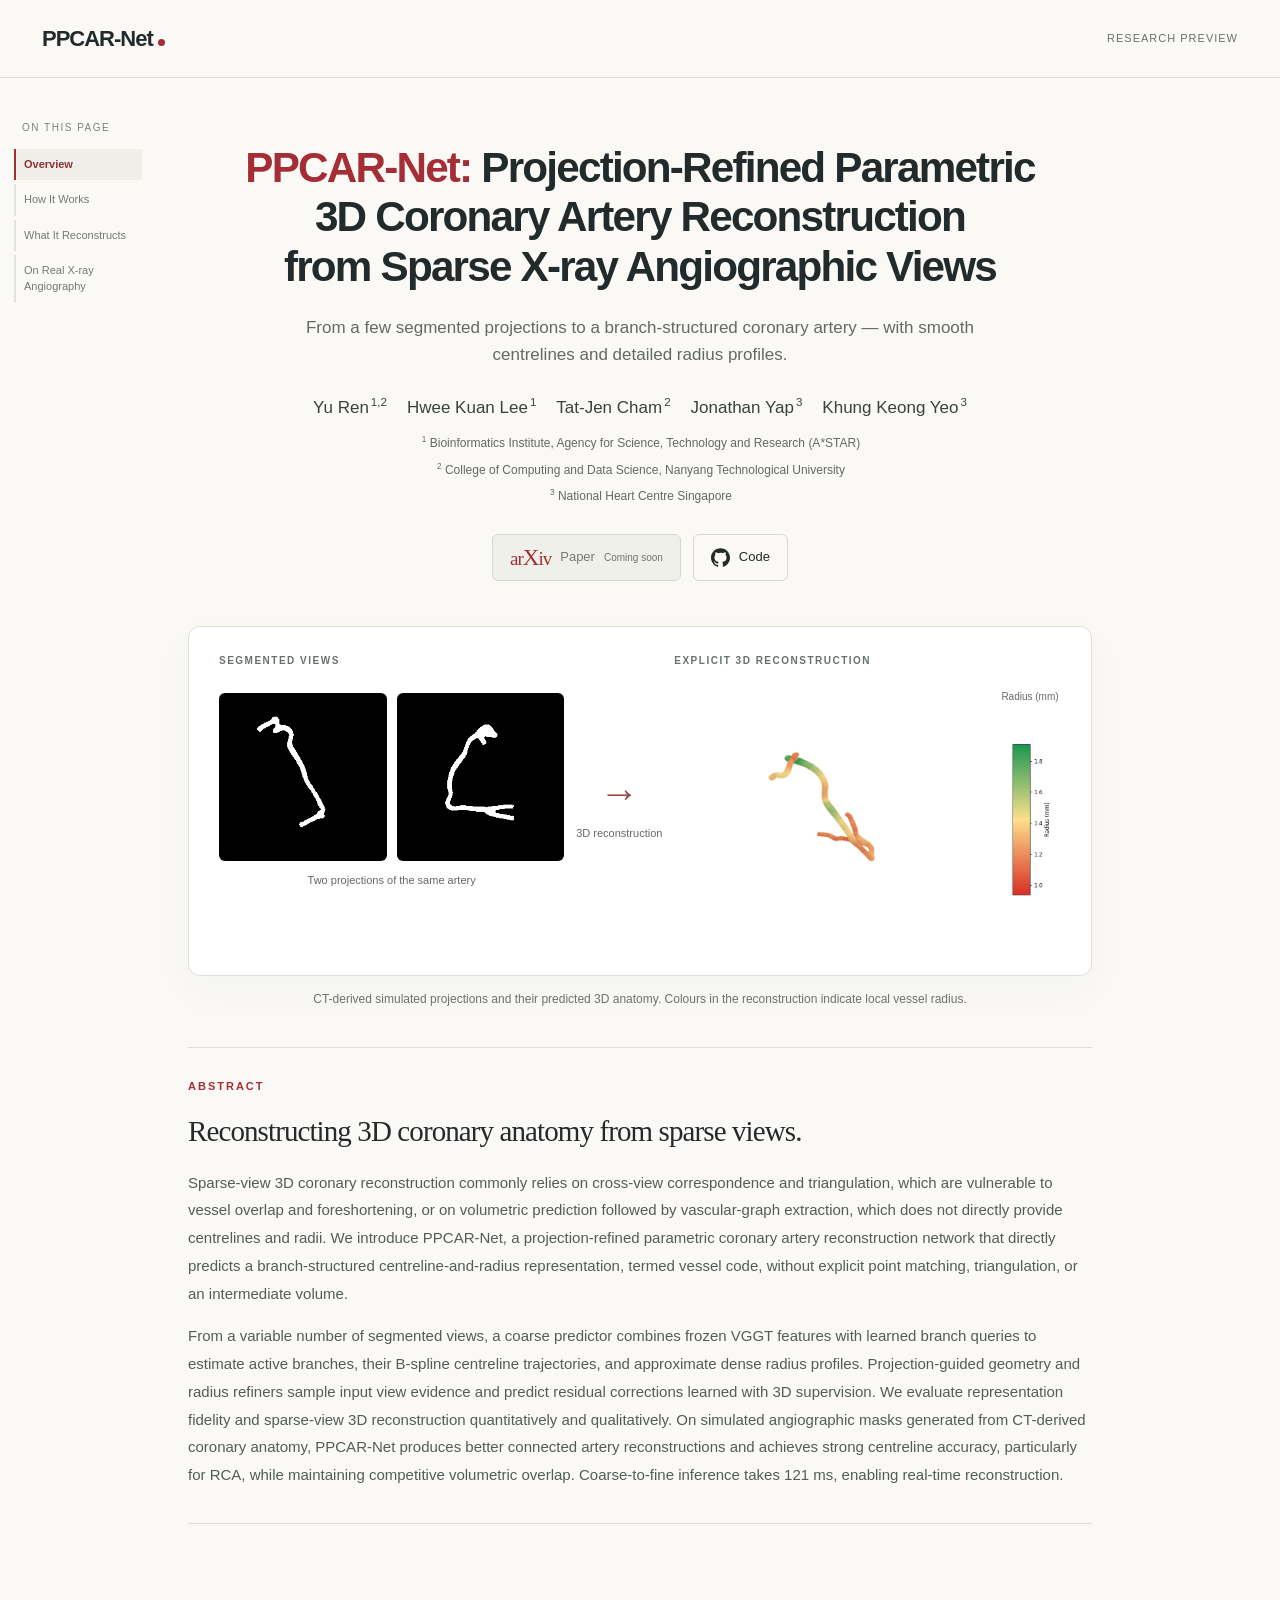
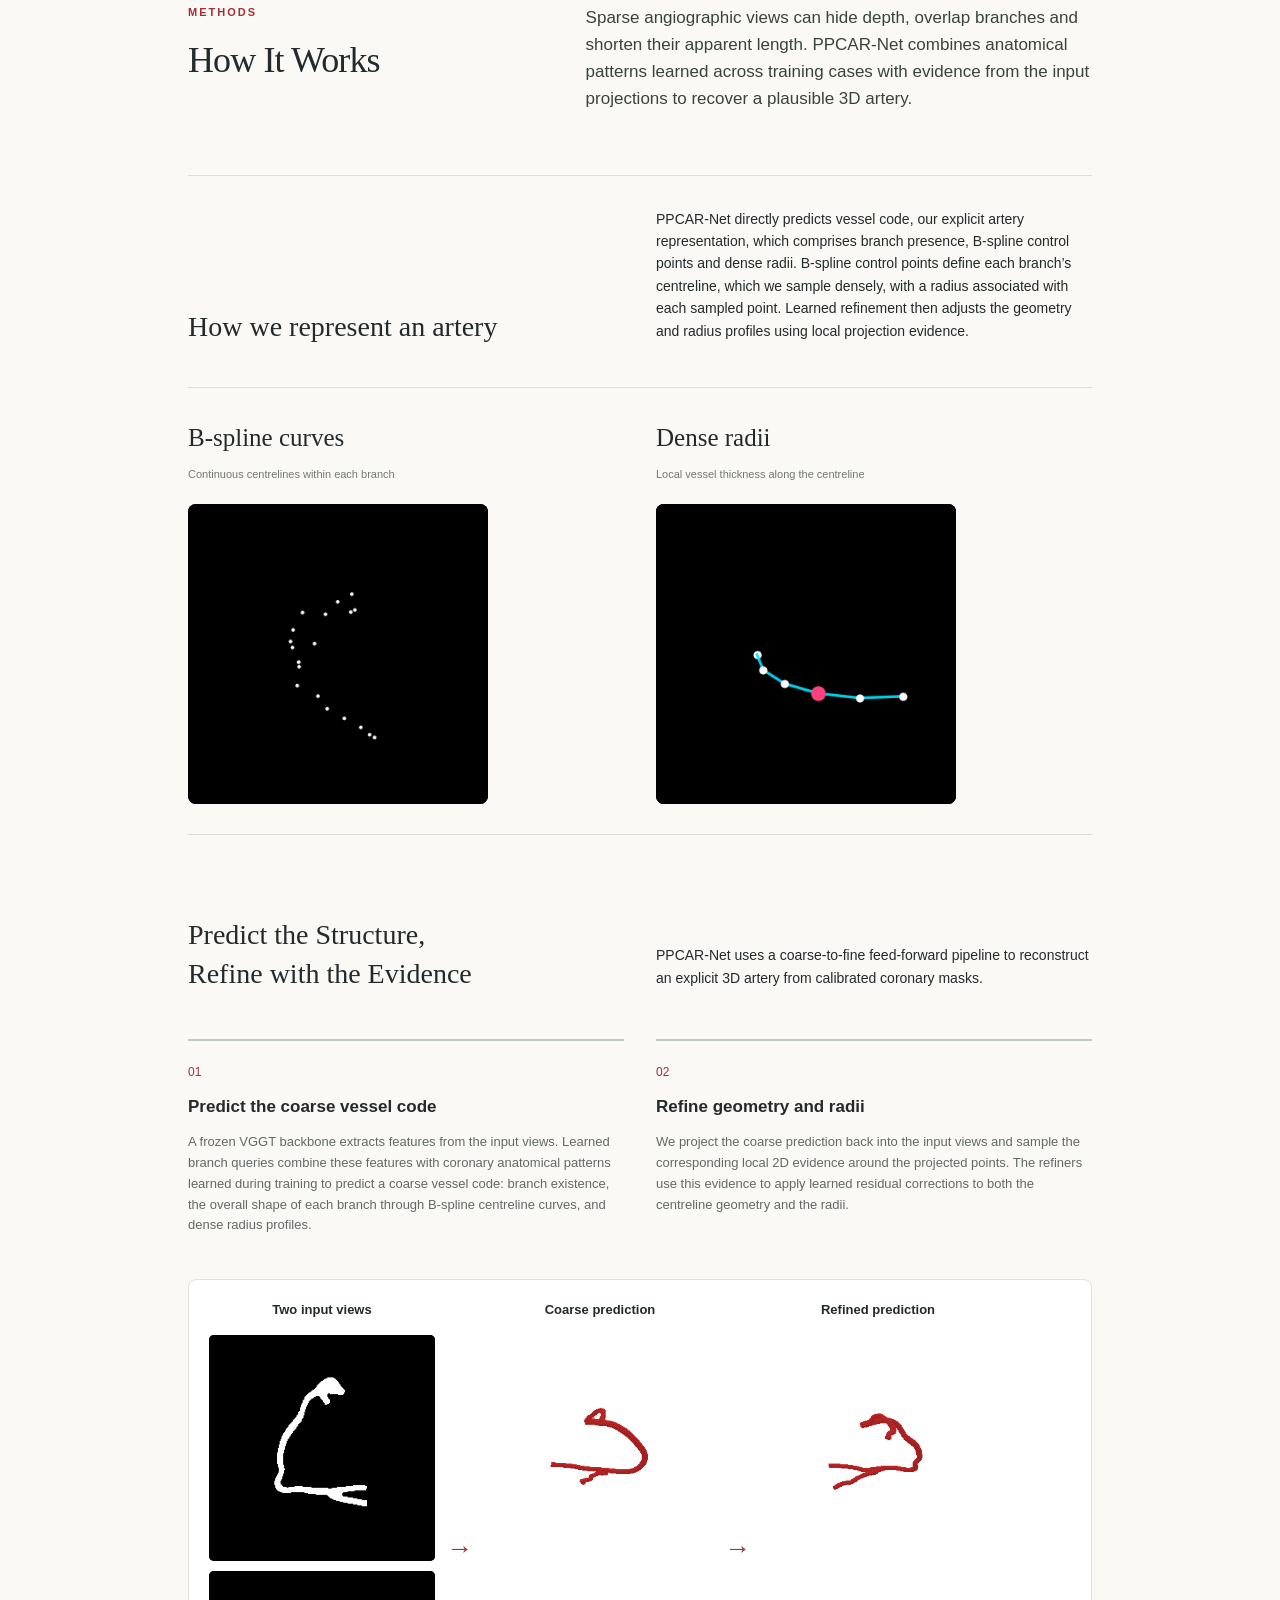
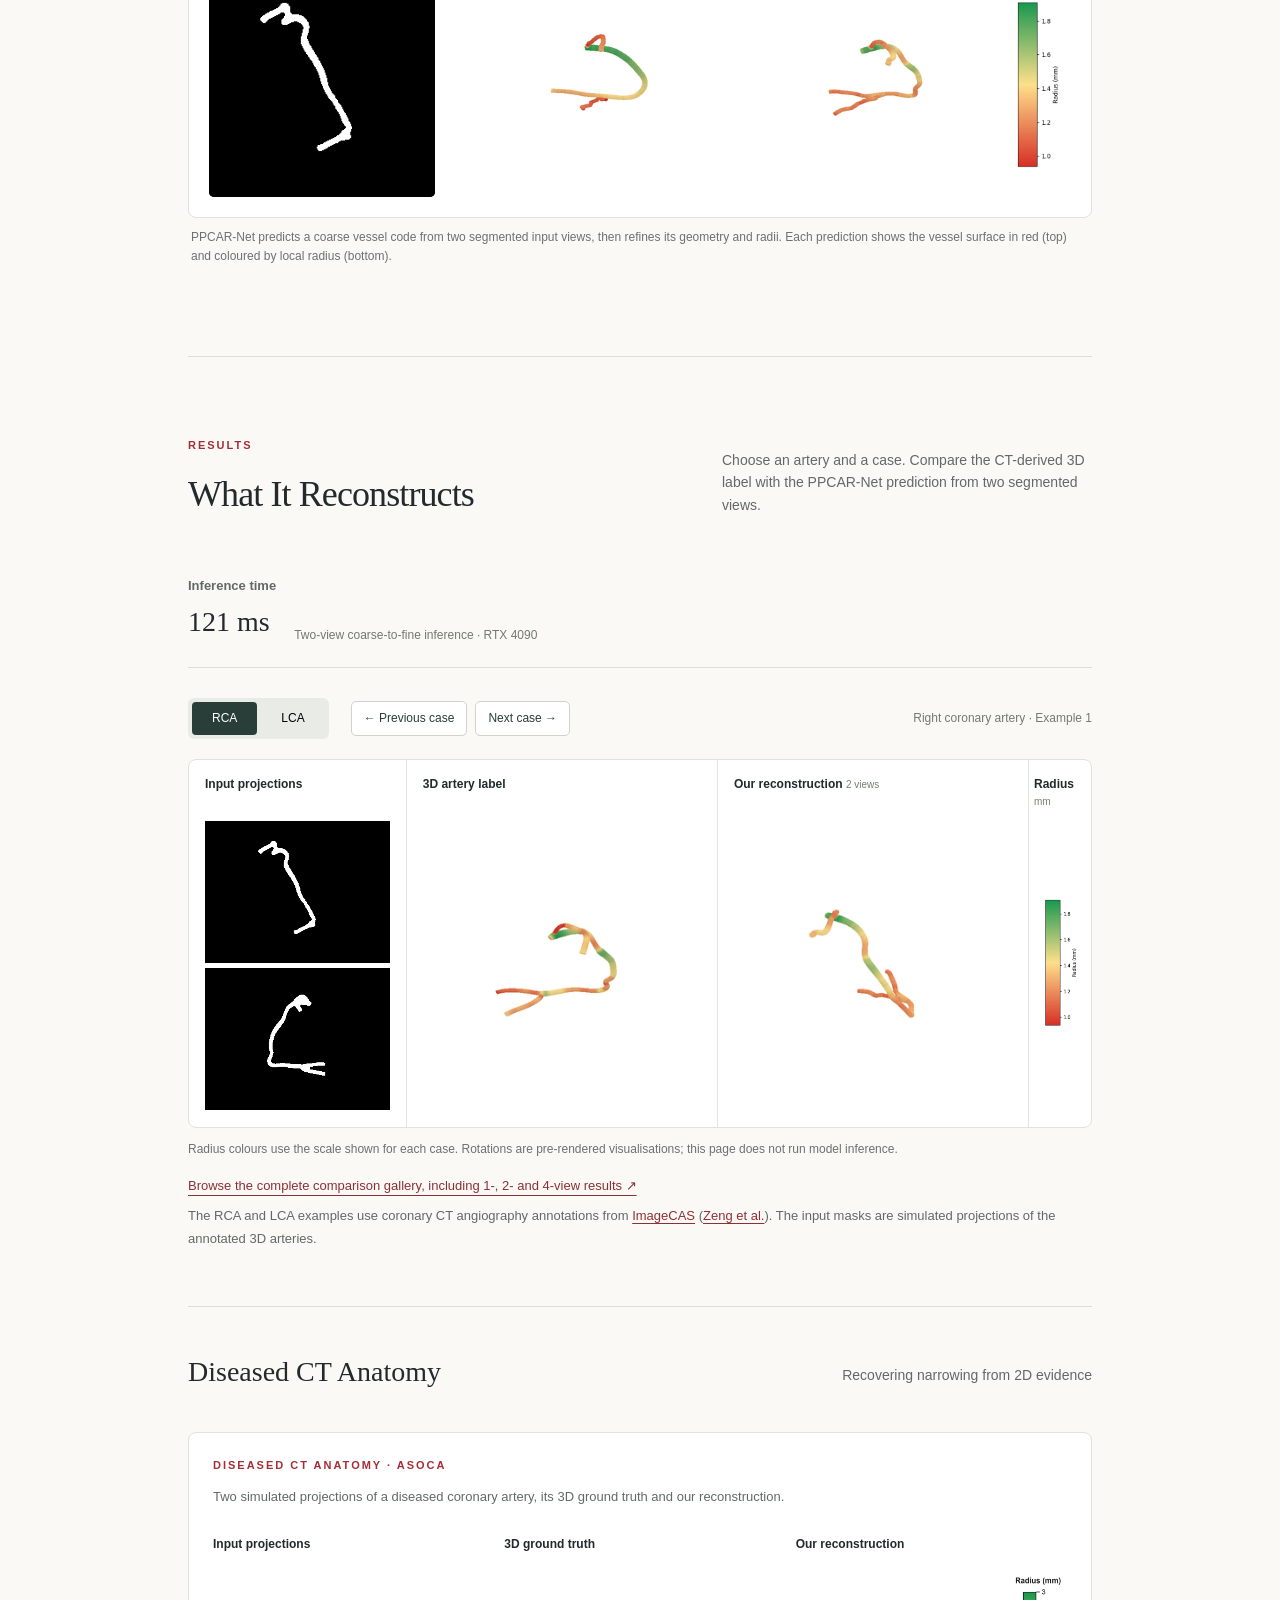
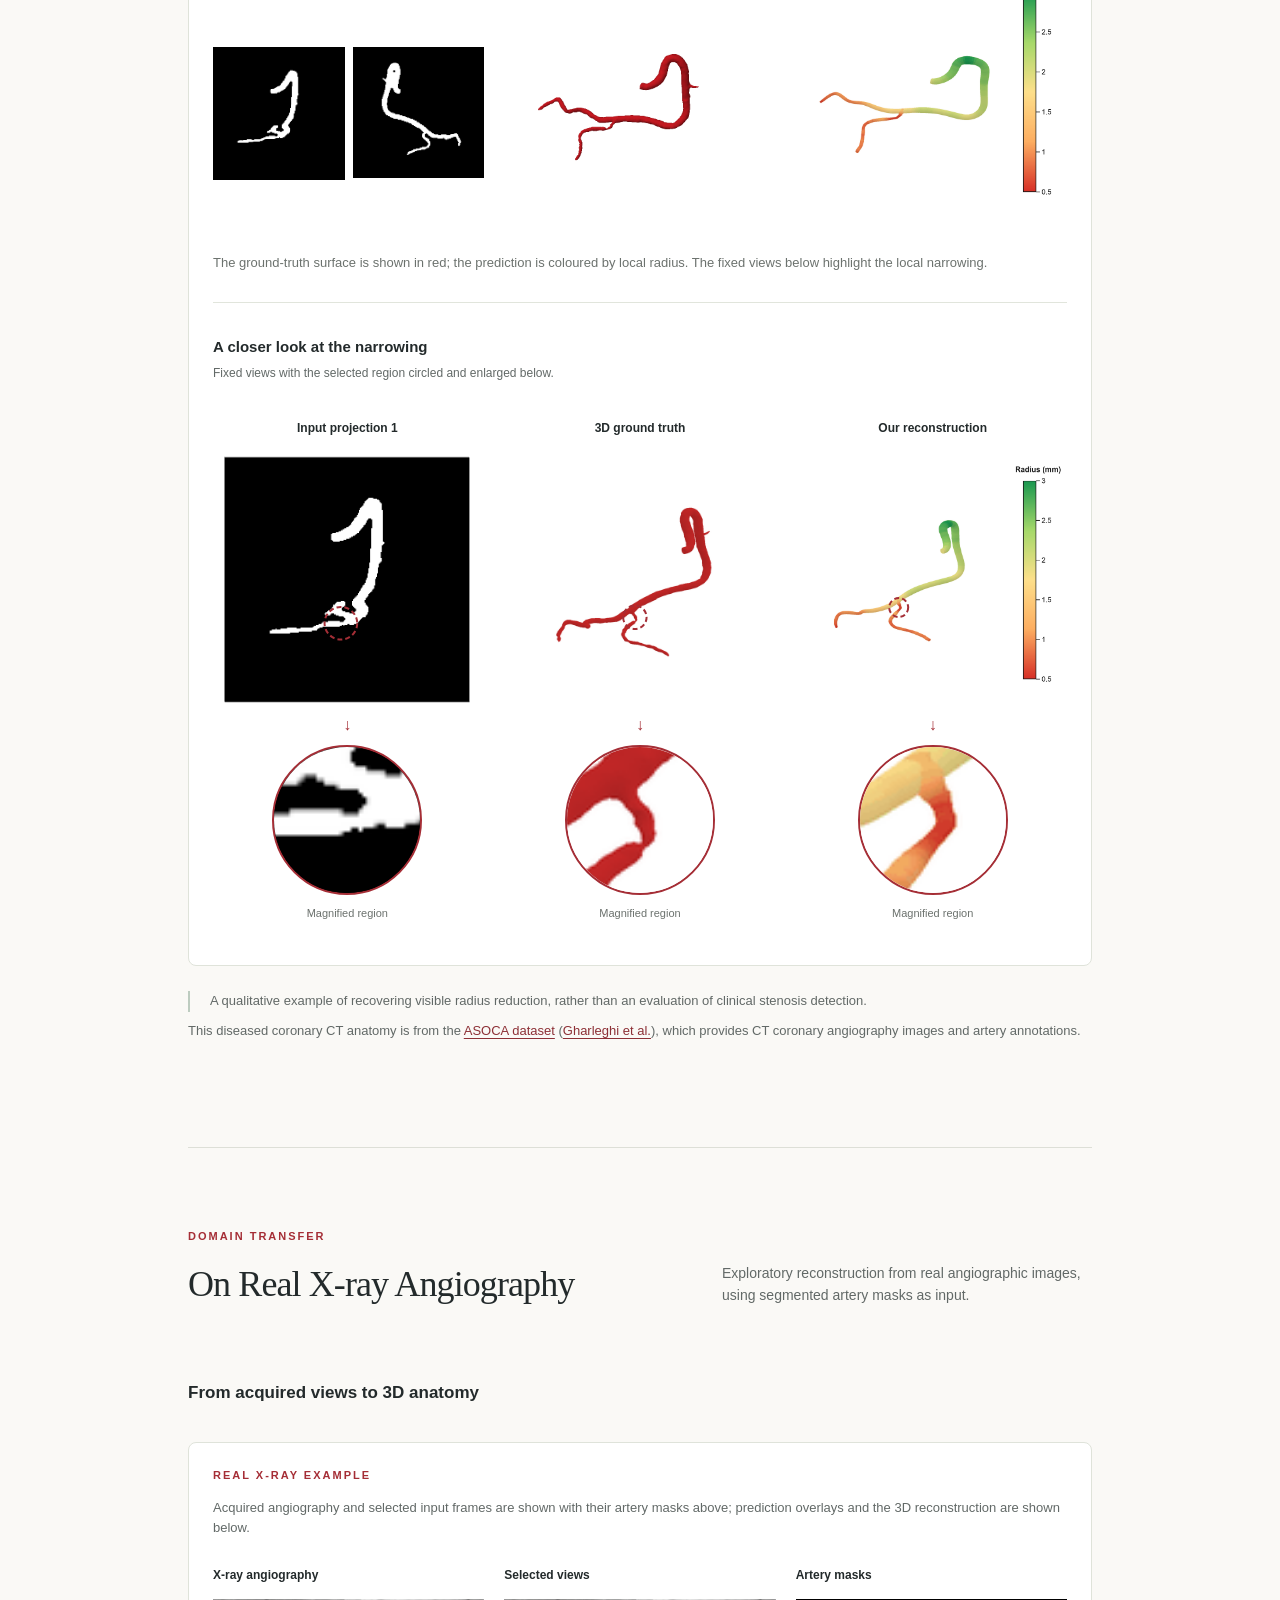
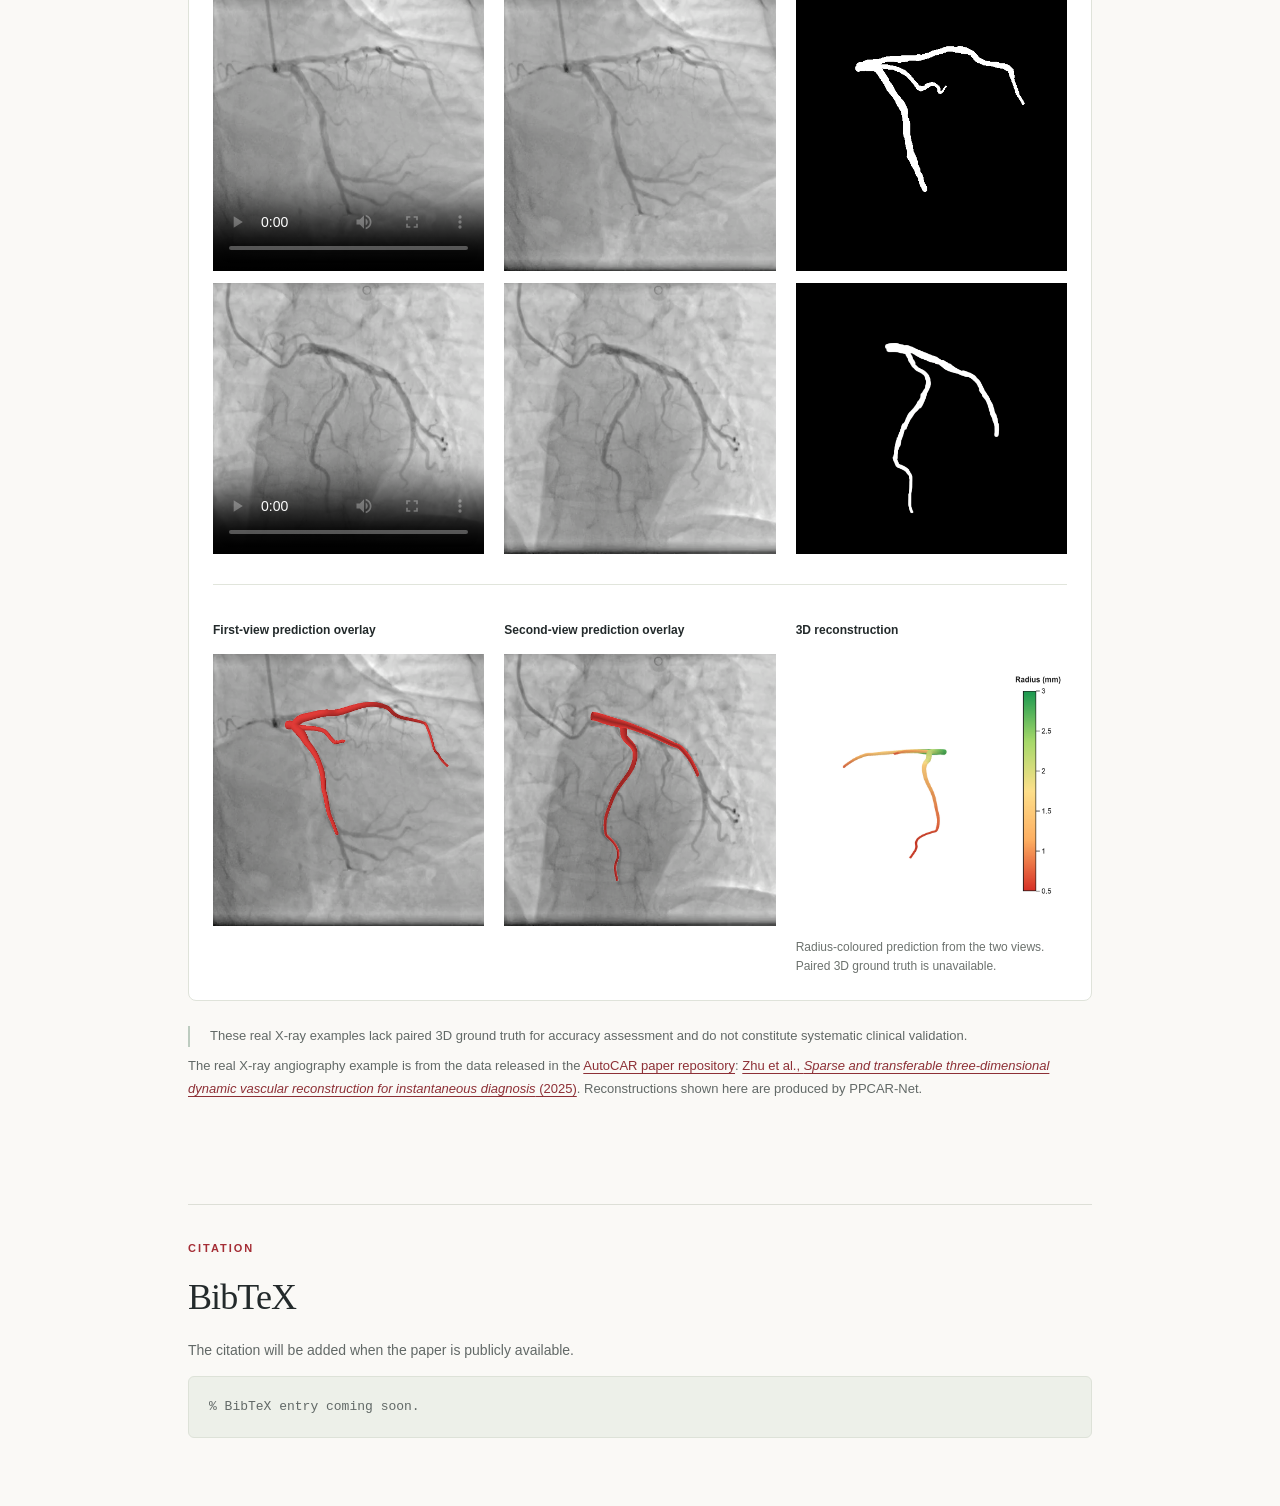
==== commit 5c65b6fc: "Update index.html" ====
--- a/project-page/index.html
+++ b/project-page/index.html
@@ -4,7 +4,7 @@
 <aside class="section-sidebar"><span class="sidebar-label">ON THIS PAGE</span><nav aria-label="Page sections"><a href="#overview">Overview</a><a href="#representation">How It Works</a><a href="#results">What It Reconstructs</a><a href="#real-xray">On Real X-ray Angiography</a></nav></aside><main><section class="hero" id="overview"><h1><span class="title-project-name">PPCAR-Net:</span> Projection-Refined Parametric<br class="wide"> 3D Coronary Artery Reconstruction<br class="wide"> from Sparse X-ray Angiographic Views</h1><p class="hero-summary">From a few segmented projections to a branch-structured coronary artery — with smooth centrelines and detailed radius profiles.</p><div class="author-block"><p class="authors"><span>Yu Ren<sup>1,2</sup></span><span>Hwee Kuan Lee<sup>1</sup></span><span>Tat-Jen Cham<sup>2</sup></span><span>Jonathan Yap<sup>3</sup></span><span>Khung Keong Yeo<sup>3</sup></span></p><div class="affiliations"><span><sup>1</sup> Bioinformatics Institute, Agency for Science, Technology and Research (A*STAR)</span><span><sup>2</sup> College of Computing and Data Science, Nanyang Technological University</span><span><sup>3</sup> National Heart Centre Singapore</span></div></div><div class="actions"><span class="button pending"><span class="arxiv-mark" aria-hidden="true">ar<span>X</span>iv</span><span>Paper</span><small>Coming soon</small></span><a class="button" href="https://github.com/G2304138H/PPCAR-Net"><svg class="button-icon" viewBox="0 0 24 24" aria-hidden="true" focusable="false"><path fill="currentColor" d="M12 .297C5.37.297 0 5.67 0 12.297c0 5.303 3.438 9.8 8.205 11.385.6.113.82-.258.82-.577 0-.285-.01-1.04-.015-2.04-3.338.724-4.043-1.61-4.043-1.61-.546-1.387-1.333-1.756-1.333-1.756-1.09-.745.083-.729.083-.729 1.205.084 1.838 1.237 1.838 1.237 1.07 1.835 2.807 1.305 3.492.998.108-.776.418-1.305.762-1.605-2.665-.305-5.467-1.334-5.467-5.931 0-1.31.469-2.381 1.236-3.221-.123-.303-.536-1.524.117-3.176 0 0 1.008-.322 3.301 1.23a11.52 11.52 0 0 1 3.004-.404c1.02.005 2.047.138 3.006.404 2.291-1.552 3.297-1.23 3.297-1.23.655 1.652.242 2.873.119 3.176.77.84 1.235 1.911 1.235 3.221 0 4.609-2.807 5.624-5.479 5.921.43.372.823 1.102.823 2.222 0 1.606-.015 2.898-.015 3.293 0 .322.216.694.825.576C20.565 22.092 24 17.592 24 12.297c0-6.627-5.373-12-12-12"/></svg><span>Code</span></a></div>
 <div class="hero-visual"><div class="hero-input"><div class="visual-tag">SEGMENTED VIEWS</div><div class="masks"><img src="../figures/video_demo/gifs/input_views/rca/476_view_0.png" alt="First segmented projection of RCA case 476"><img src="../figures/video_demo/gifs/input_views/rca/476_view_1.png" alt="Second segmented projection of RCA case 476"></div><p>Two projections of the same artery</p></div><div class="bridge"><span>→</span><p>3D reconstruction</p></div><div class="hero-output"><div class="visual-tag">EXPLICIT 3D RECONSTRUCTION</div><div class="hero-radius-view"><img class="animated hero-gif" src="assets/hero-still.png" data-still="assets/hero-still.png" data-motion="../figures/video_demo/gifs/ours_radius_colored/ours_k2/ours_rca_476_radius.gif" alt="Rotating reconstruction of RCA case 476, colored by radius"><div class="hero-radius-scale"><span>Radius (mm)</span><img src="../figures/video_demo/gifs/ours_radius_colored/colorbars/rca_476_colorbar.png" alt="Radius colour scale in millimetres for RCA case 476"></div></div></div></div><p class="caption hero-caption">CT-derived simulated projections and their predicted 3D anatomy. Colours in the reconstruction indicate local vessel radius.</p><section id="abstract" class="abstract-section"><div class="eyebrow">ABSTRACT</div><h2>Reconstructing 3D coronary anatomy from sparse views.</h2><p>Sparse-view 3D coronary reconstruction commonly relies on cross-view correspondence and triangulation, which are vulnerable to vessel overlap and foreshortening, or on volumetric prediction followed by vascular-graph extraction, which does not directly provide centrelines and radii. We introduce PPCAR-Net, a projection-refined parametric coronary artery reconstruction network that directly predicts a branch-structured centreline-and-radius representation, termed vessel code, without explicit point matching, triangulation, or an intermediate volume.</p><p>From a variable number of segmented views, a coarse predictor combines frozen VGGT features with learned branch queries to estimate active branches, their B-spline centreline trajectories, and approximate dense radius profiles. Projection-guided geometry and radius refiners sample input view evidence and predict residual corrections learned with 3D supervision. We evaluate representation fidelity and sparse-view 3D reconstruction quantitatively and qualitatively. On simulated angiographic masks generated from CT-derived coronary anatomy, PPCAR-Net produces better connected artery reconstructions and achieves strong centreline accuracy, particularly for RCA, while maintaining competitive volumetric overlap. Coarse-to-fine inference takes 121 ms, enabling real-time reconstruction.</p></section></section>
 <section class="intro section" id="representation"><div><div class="eyebrow">METHODS</div><h2>How It Works</h2></div><div><p class="lead">Sparse angiographic views can hide depth, overlap branches and shorten their apparent length. PPCAR-Net combines anatomical patterns learned across training cases with evidence from the input projections to recover a plausible 3D artery.</p></div></section>
-<section class="representation-details" aria-labelledby="representation-heading"><div class="section-top"><div><h3 id="representation-heading">How we represent an artery</h3></div><p>PPCAR-Net directly predicts vessel code, our explicit artery representation comprising branch presence, B-spline control points and dense radii. B-spline control points define each branch’s centreline, which we sample densely, with a radius associated with each sampled point. Learned refinement then adjusts the geometry and radius profiles using local projection evidence.</p></div><div class="facts representation-facts"><div><strong>B-spline curves</strong><span>Continuous centrelines within each branch</span><div class="representation-crop representation-crop-spline"><img class="representation-demo" src="assets/representation/bspline-centrelines.gif" alt="Animation illustrating B-spline centrelines and dense 3D sampling"></div></div><div><strong>Dense radii</strong><span>Local vessel thickness along the centreline</span><div class="representation-crop representation-crop-radius"><img class="representation-demo" src="assets/representation/radius-to-surface.gif" alt="Animation showing how radius cross-sections along the centreline form the vessel surface"></div></div></div></section>
+<section class="representation-details" aria-labelledby="representation-heading"><div class="section-top"><div><h3 id="representation-heading">How we represent an artery</h3></div><p>PPCAR-Net directly predicts vessel code, our explicit artery representation, which comprises branch presence, B-spline control points and dense radii. B-spline control points define each branch’s centreline, which we sample densely, with a radius associated with each sampled point. Learned refinement then adjusts the geometry and radius profiles using local projection evidence.</p></div><div class="facts representation-facts"><div><strong>B-spline curves</strong><span>Continuous centrelines within each branch</span><div class="representation-crop representation-crop-spline"><img class="representation-demo" src="assets/representation/bspline-centrelines.gif" alt="Animation illustrating B-spline centrelines and dense 3D sampling"></div></div><div><strong>Dense radii</strong><span>Local vessel thickness along the centreline</span><div class="representation-crop representation-crop-radius"><img class="representation-demo" src="assets/representation/radius-to-surface.gif" alt="Animation showing how radius cross-sections along the centreline form the vessel surface"></div></div></div></section>
 <section id="method" class="section"><div class="section-top"><div><h3 class="pipeline-heading">Predict the Structure,<br>Refine with the Evidence</h3></div><p>PPCAR-Net uses a coarse-to-fine feed-forward pipeline to reconstruct an explicit 3D artery from calibrated coronary masks.</p></div><div class="steps"><article><span>01</span><h3>Predict the coarse vessel code</h3><p>A frozen VGGT backbone extracts features from the input views. Learned branch queries combine these features with coronary anatomical patterns learned during training to predict a coarse vessel code: branch existence, the overall shape of each branch through B-spline centreline curves, and dense radius profiles.</p></article><article><span>02</span><h3>Refine geometry and radii</h3><p>We project the coarse prediction back into the input views and sample the corresponding local 2D evidence around the projected points. The refiners use this evidence to apply learned residual corrections to both the centreline geometry and the radii.</p></article></div><figure class="method-example"><div class="method-example-grid"><div class="method-input-panel"><h4>Two input views</h4><div class="method-input-views"><img src="assets/method-example/input-view-1.png" alt="First segmented input view for the coarse-to-refined reconstruction example"><img src="assets/method-example/input-view-2.png" alt="Second segmented input view for the coarse-to-refined reconstruction example"></div></div><span class="method-arrow" aria-hidden="true">→</span><div><h4>Coarse prediction</h4><img class="method-paired" src="assets/method-example/coarse.gif" alt="Coarse prediction: red vessel surface above and radius-coloured surface below"></div><span class="method-arrow" aria-hidden="true">→</span><div><h4>Refined prediction</h4><img class="method-paired" src="assets/method-example/refined.gif" alt="Refined prediction: red vessel surface above and radius-coloured surface below"></div><div class="method-scale"><img src="assets/method-example/radius-scale.png" alt="Shared radius colour scale in millimetres for the coarse and refined predictions"></div></div><figcaption>PPCAR-Net predicts a coarse vessel code from two segmented input views, then refines its geometry and radii. Each prediction shows the vessel surface in red (top) and coloured by local radius (bottom).</figcaption></figure></section>
 <section class="results section" id="results"><div class="section-top"><div><div class="eyebrow">RESULTS</div><h2>What It Reconstructs</h2></div><p>Choose an artery and a case. Compare the CT-derived 3D label with the PPCAR-Net prediction from two segmented views.</p></div><div class="runtime-result"><div class="runtime-value"><h3>Inference time</h3><strong>121 ms</strong></div><span>Two-view coarse-to-fine inference · RTX 4090</span></div><div class="controls"><div class="tabs" role="group" aria-label="Artery"><button type="button" data-artery="rca" aria-pressed="true">RCA</button><button type="button" data-artery="lca" aria-pressed="false">LCA</button></div><div class="case-navigation" role="group" aria-label="Browse cases"><button type="button" id="previous-case">← Previous case</button><button type="button" id="next-case">Next case →</button></div><span id="case-description" aria-live="polite"></span></div><div class="gallery"><article class="input-card"><h3>Input projections</h3><div id="case-inputs"></div></article><article><h3>3D artery label</h3><img id="label-gif" class="animated" alt=""></article><article><h3>Our reconstruction <span>2 views</span></h3><img id="prediction-gif" class="animated" alt=""></article><article class="scale"><h3>Radius<br><span>mm</span></h3><img id="colorbar" alt="Radius colour scale in millimetres"></article></div><p class="caption">Radius colours use the scale shown for each case. Rotations are pre-rendered visualisations; this page does not run model inference.</p><a class="text-link" href="../figures/video_demo/index.html">Browse the complete comparison gallery, including 1-, 2- and 4-view results ↗</a>
 <p class="dataset-source">The RCA and LCA examples use coronary CT angiography annotations from <a href="https://github.com/XiaoweiXu/ImageCAS-A-Large-Scale-Dataset-and-Benchmark-for-Coronary-Artery-Segmentation-based-on-CT">ImageCAS</a> (<a href="https://arxiv.org/abs/2211.01607">Zeng et al.</a>). The input masks are simulated projections of the annotated 3D arteries.</p><div class="asoca-results" id="transfer"><div class="section-top"><div><h3 class="results-subheading">Diseased CT Anatomy</h3></div><p>Recovering narrowing from 2D evidence</p></div>
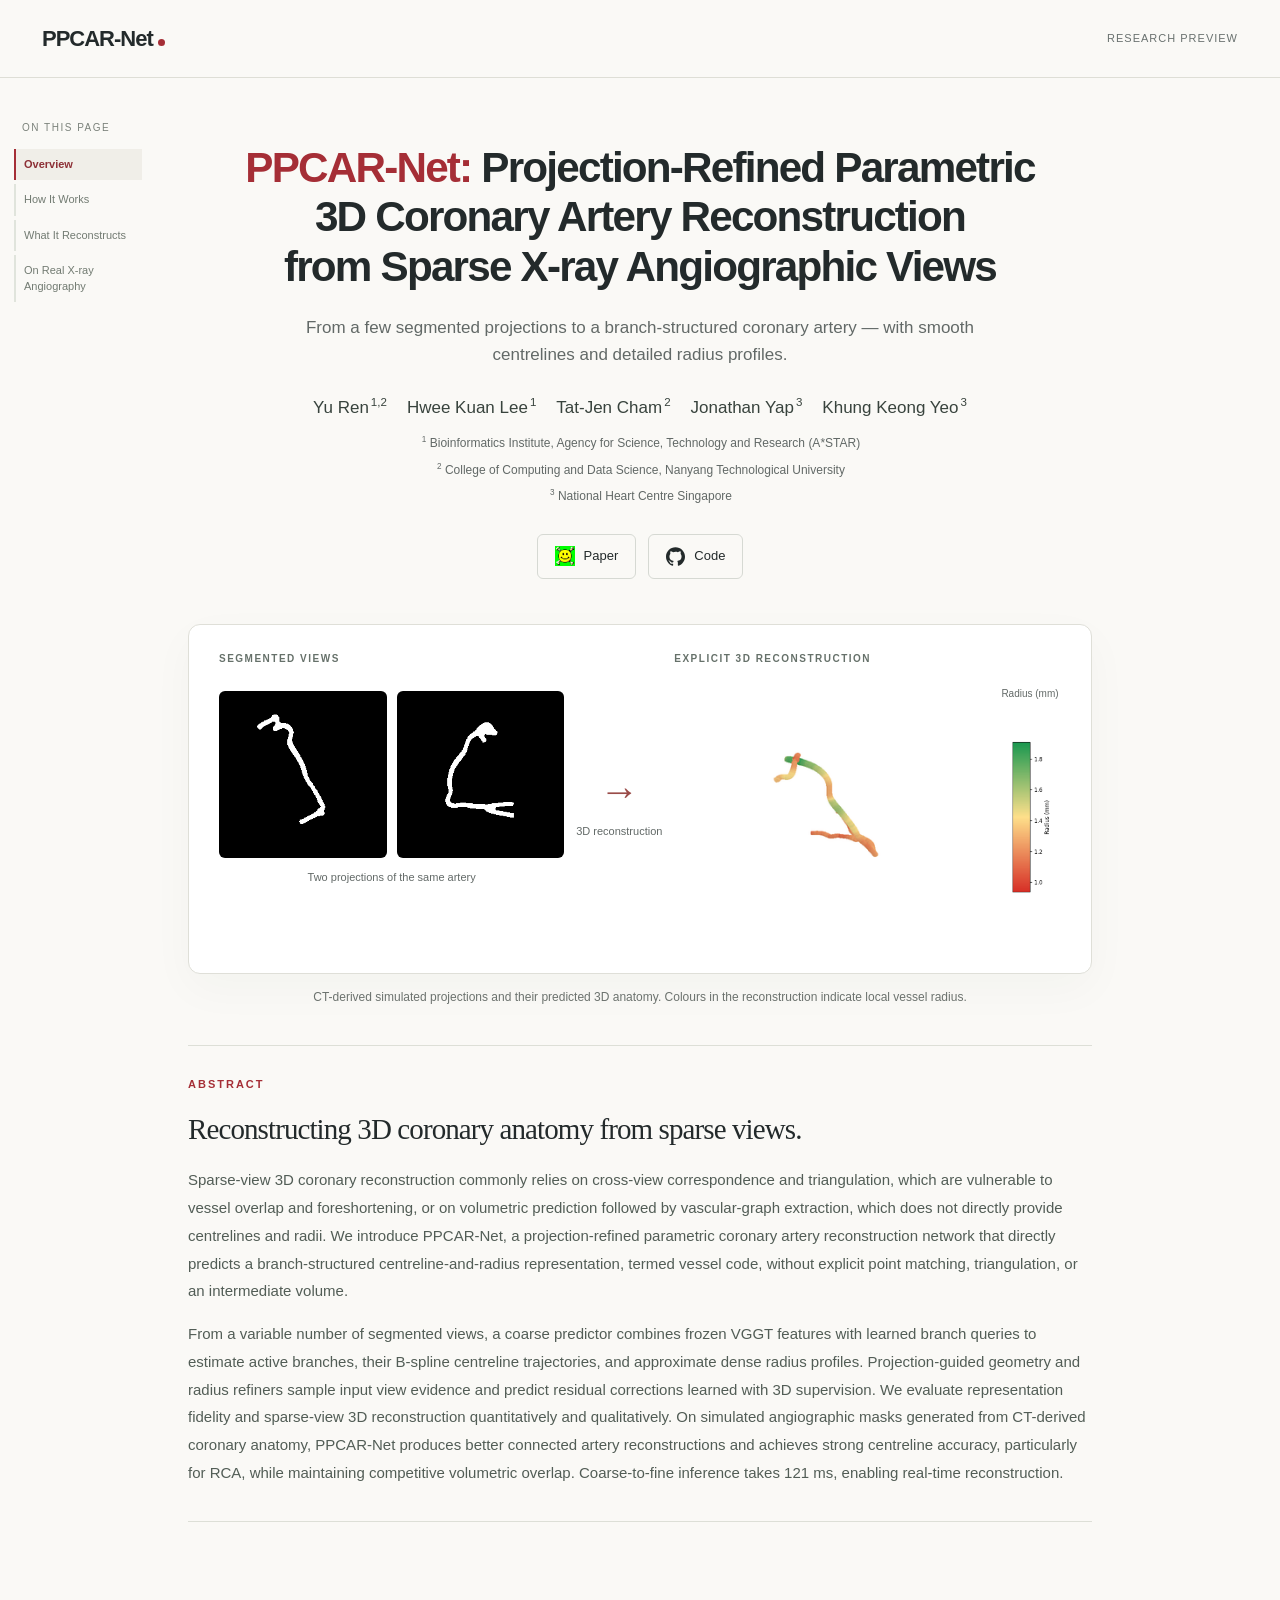
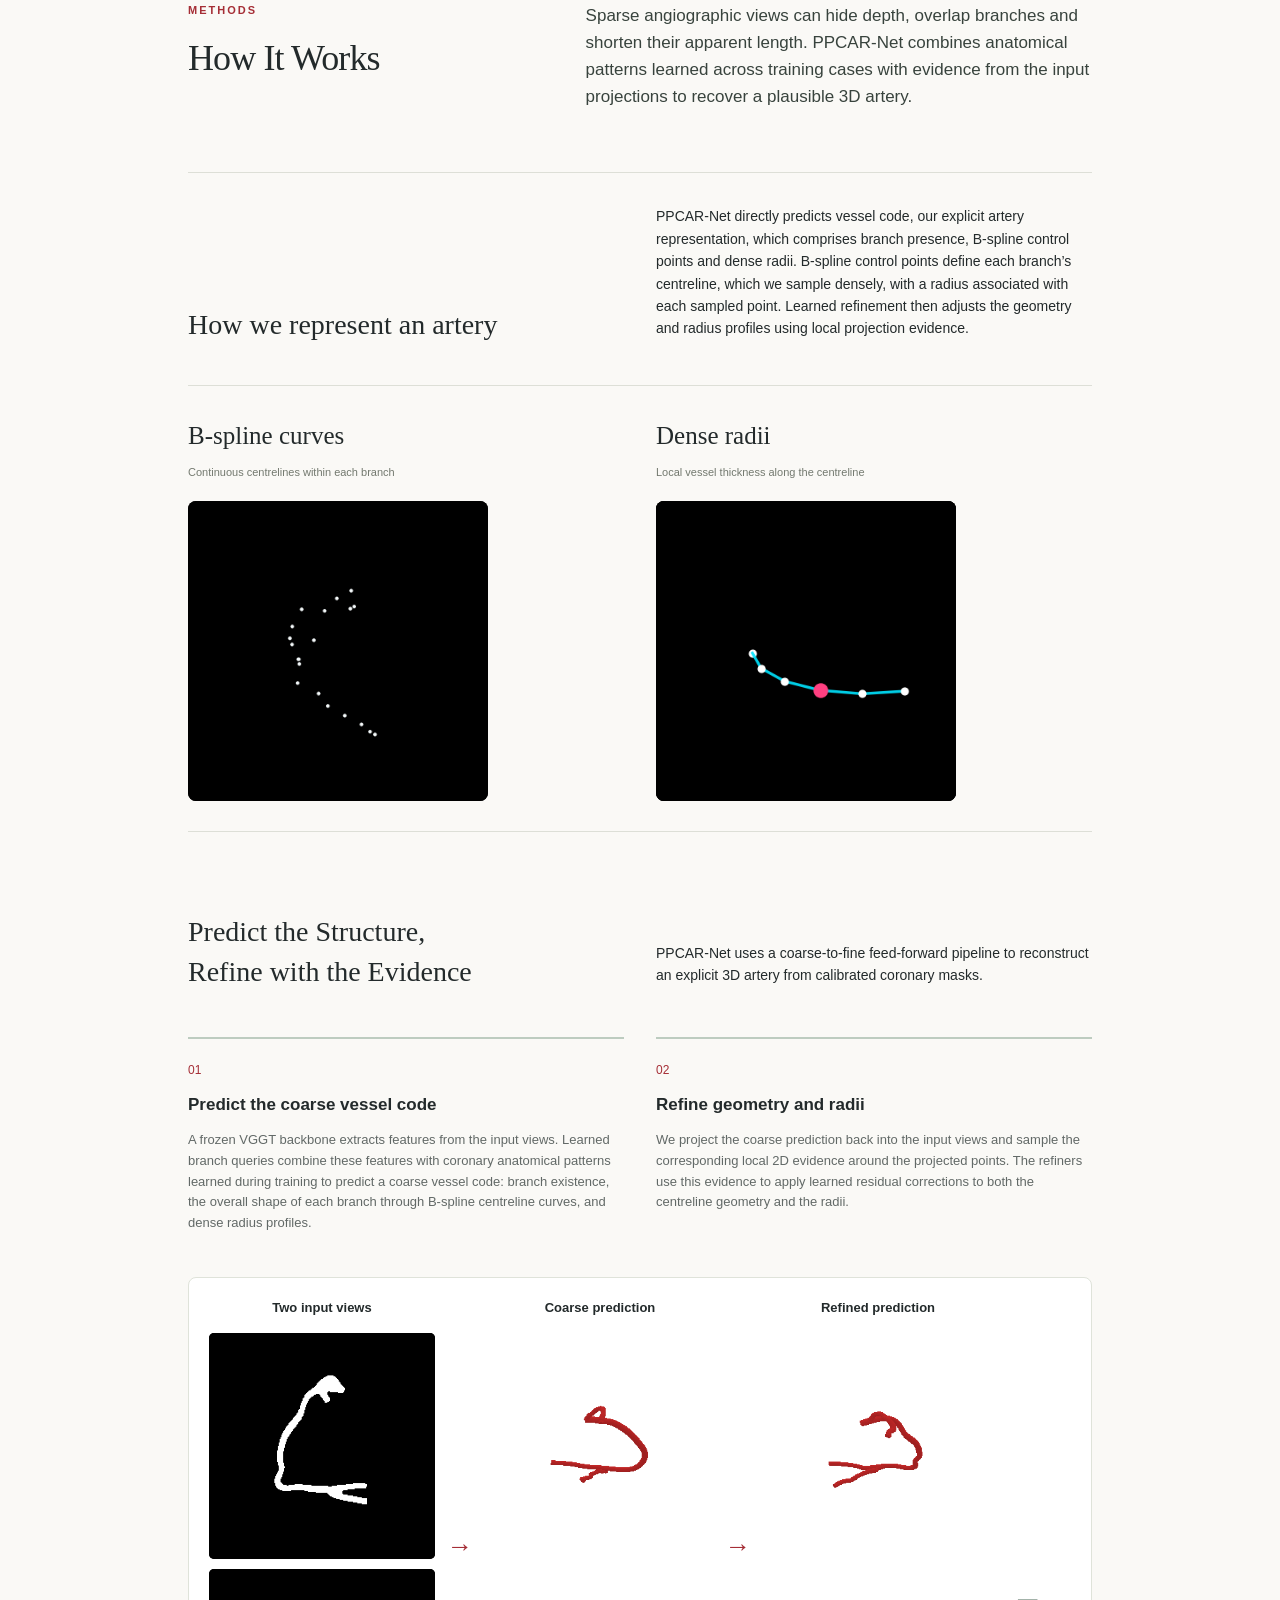
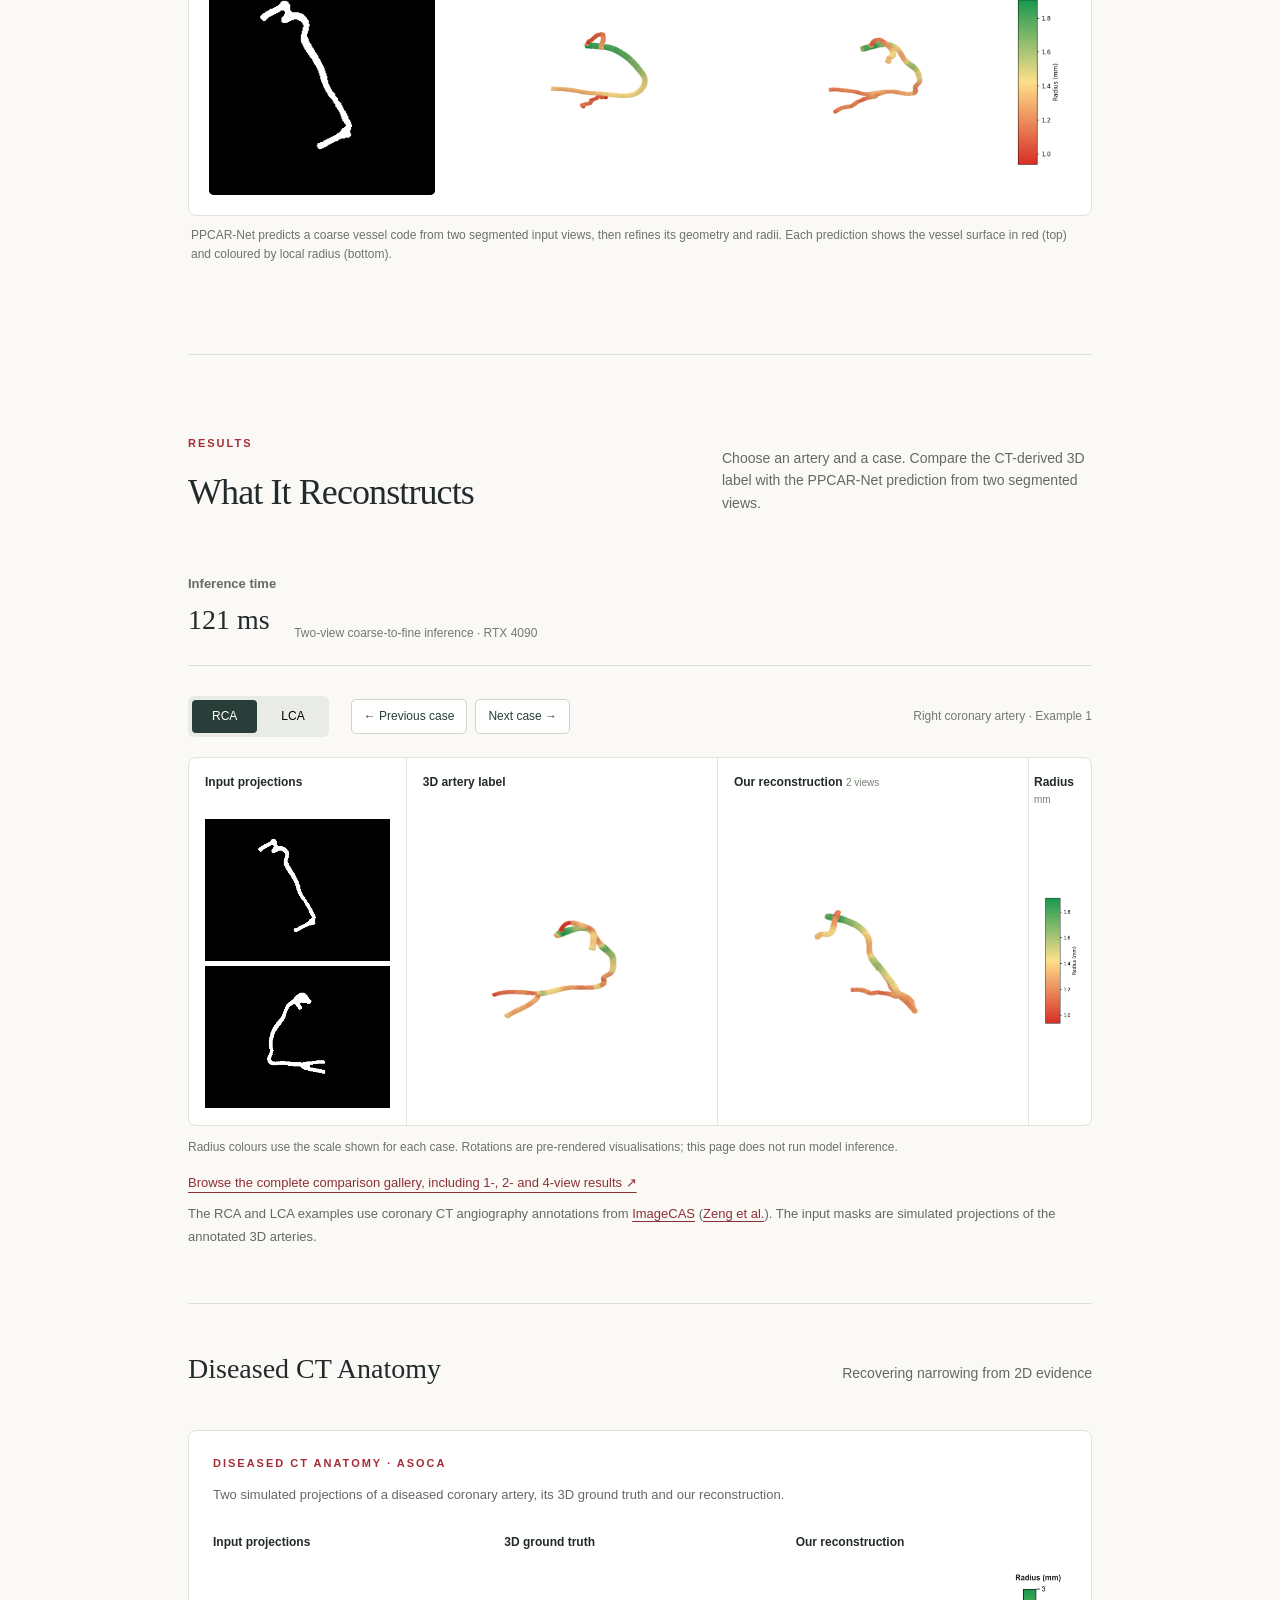
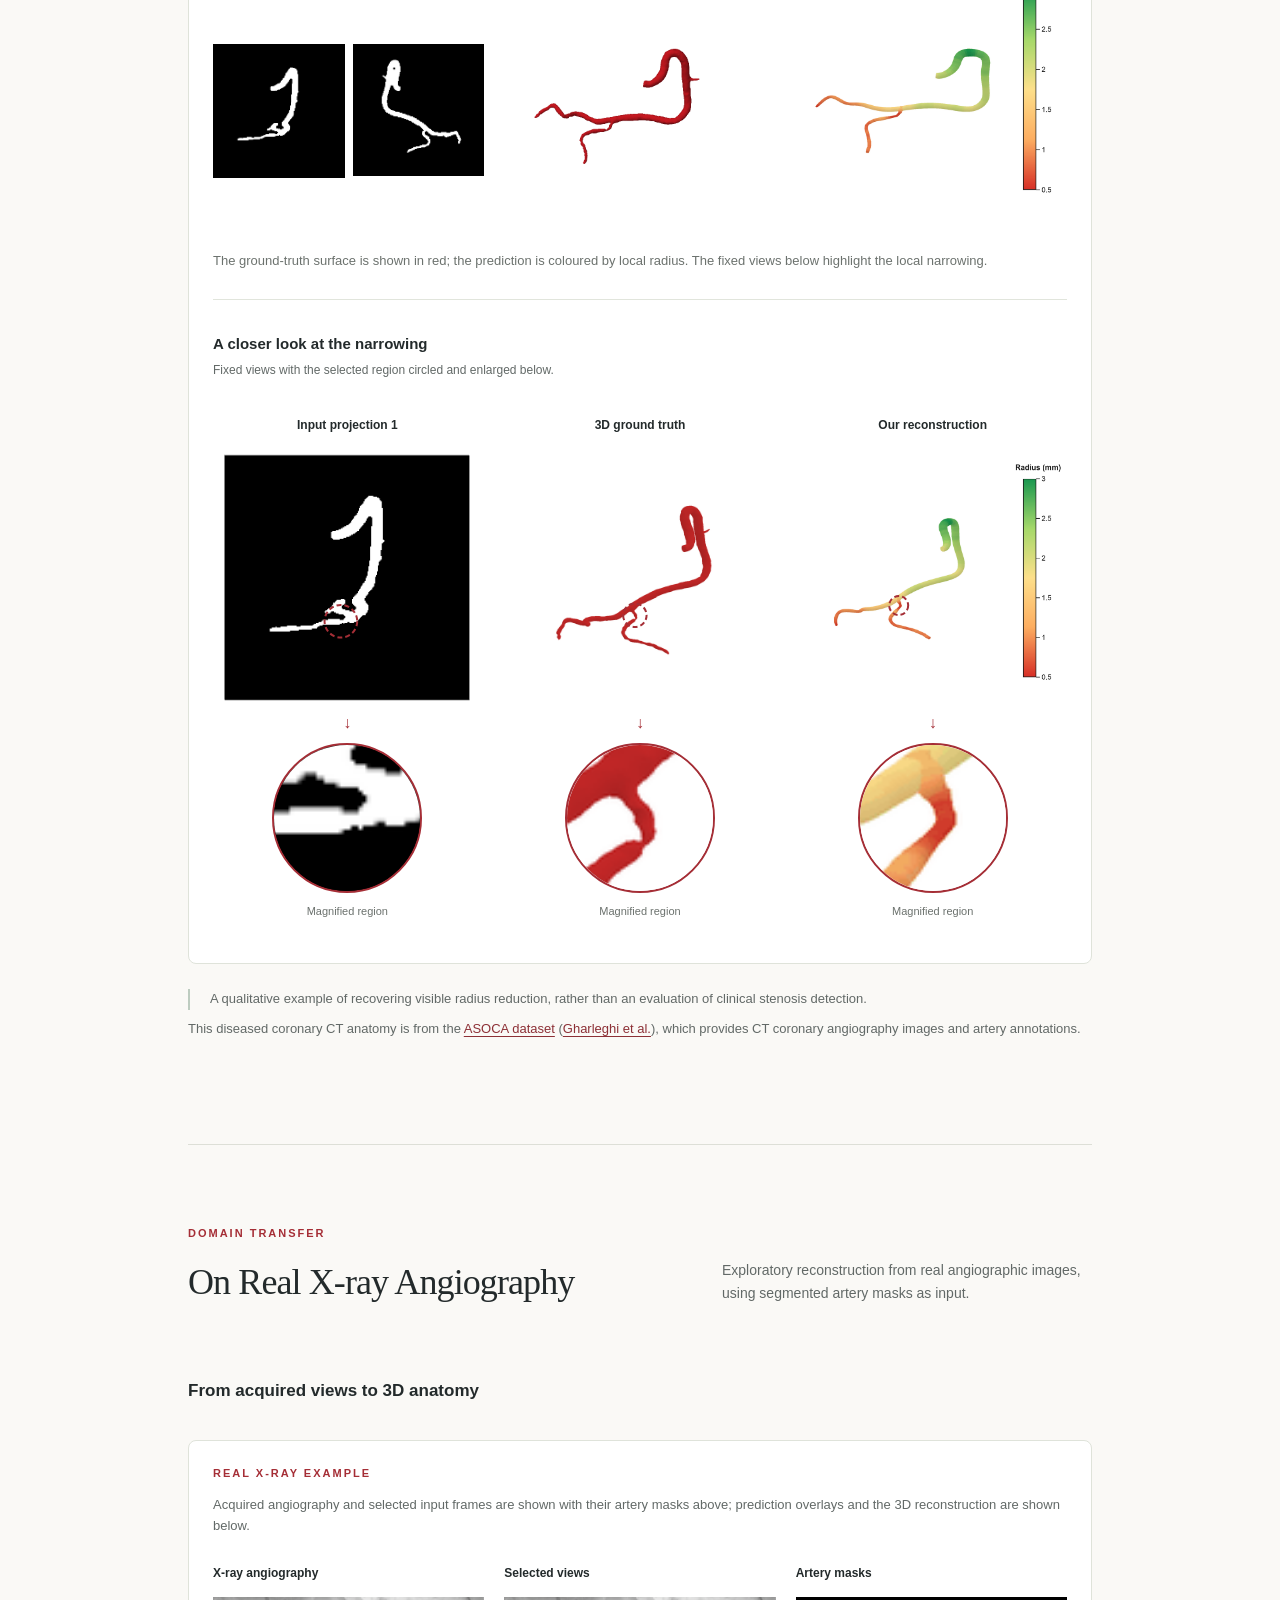
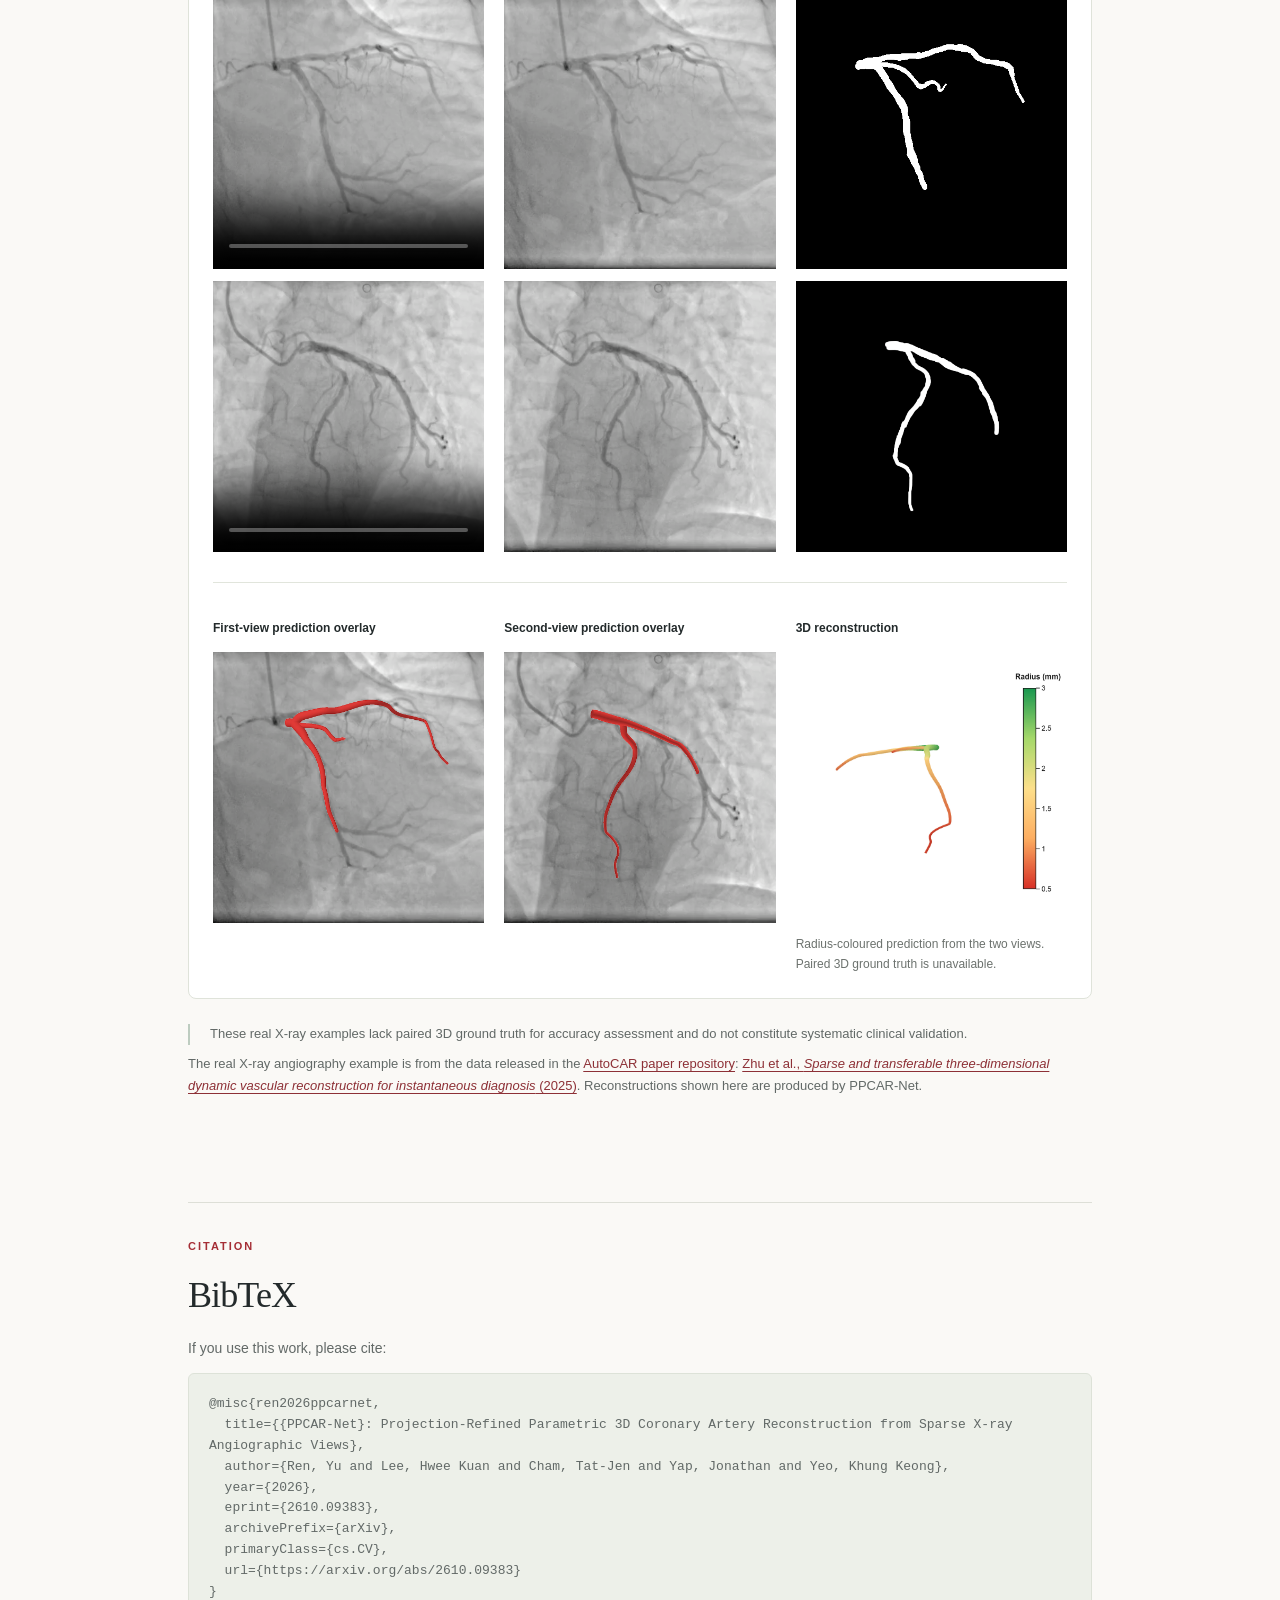
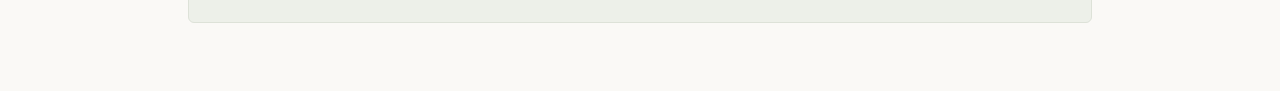
==== commit 327b55e0: "Updates with arXiv" ====
--- a/project-page/index.html
+++ b/project-page/index.html
@@ -1,7 +1,7 @@
 <!doctype html>
 <html lang="en"><head><meta charset="utf-8"><meta name="viewport" content="width=device-width,initial-scale=1"><meta name="description" content="PPCAR-Net reconstructs 3D coronary arteries from sparse angiographic views using an explicit vessel code representation and projection-guided refinement."><title>PPCAR-Net · 3D Coronary Reconstruction</title><link rel="icon" href="data:image/svg+xml,%3Csvg xmlns='http://www.w3.org/2000/svg' viewBox='0 0 64 64'%3E%3Crect width='64' height='64' rx='16' fill='%23a52e36'/%3E%3Cpath d='M32 8v26m0-12L17 37m15-3 16 20M32 34l-8 22' stroke='white' fill='none' stroke-width='5'/%3E%3C/svg%3E"><link rel="stylesheet" href="styles.css"><script defer src="script.js"></script></head>
 <body><a class="skip" href="#overview">Skip to content</a><header><a class="brand" href="#">PPCAR-Net<span class="brand-dot"></span></a><span class="draft">Research preview</span></header>
-<aside class="section-sidebar"><span class="sidebar-label">ON THIS PAGE</span><nav aria-label="Page sections"><a href="#overview">Overview</a><a href="#representation">How It Works</a><a href="#results">What It Reconstructs</a><a href="#real-xray">On Real X-ray Angiography</a></nav></aside><main><section class="hero" id="overview"><h1><span class="title-project-name">PPCAR-Net:</span> Projection-Refined Parametric<br class="wide"> 3D Coronary Artery Reconstruction<br class="wide"> from Sparse X-ray Angiographic Views</h1><p class="hero-summary">From a few segmented projections to a branch-structured coronary artery — with smooth centrelines and detailed radius profiles.</p><div class="author-block"><p class="authors"><span>Yu Ren<sup>1,2</sup></span><span>Hwee Kuan Lee<sup>1</sup></span><span>Tat-Jen Cham<sup>2</sup></span><span>Jonathan Yap<sup>3</sup></span><span>Khung Keong Yeo<sup>3</sup></span></p><div class="affiliations"><span><sup>1</sup> Bioinformatics Institute, Agency for Science, Technology and Research (A*STAR)</span><span><sup>2</sup> College of Computing and Data Science, Nanyang Technological University</span><span><sup>3</sup> National Heart Centre Singapore</span></div></div><div class="actions"><span class="button pending"><span class="arxiv-mark" aria-hidden="true">ar<span>X</span>iv</span><span>Paper</span><small>Coming soon</small></span><a class="button" href="https://github.com/G2304138H/PPCAR-Net"><svg class="button-icon" viewBox="0 0 24 24" aria-hidden="true" focusable="false"><path fill="currentColor" d="M12 .297C5.37.297 0 5.67 0 12.297c0 5.303 3.438 9.8 8.205 11.385.6.113.82-.258.82-.577 0-.285-.01-1.04-.015-2.04-3.338.724-4.043-1.61-4.043-1.61-.546-1.387-1.333-1.756-1.333-1.756-1.09-.745.083-.729.083-.729 1.205.084 1.838 1.237 1.838 1.237 1.07 1.835 2.807 1.305 3.492.998.108-.776.418-1.305.762-1.605-2.665-.305-5.467-1.334-5.467-5.931 0-1.31.469-2.381 1.236-3.221-.123-.303-.536-1.524.117-3.176 0 0 1.008-.322 3.301 1.23a11.52 11.52 0 0 1 3.004-.404c1.02.005 2.047.138 3.006.404 2.291-1.552 3.297-1.23 3.297-1.23.655 1.652.242 2.873.119 3.176.77.84 1.235 1.911 1.235 3.221 0 4.609-2.807 5.624-5.479 5.921.43.372.823 1.102.823 2.222 0 1.606-.015 2.898-.015 3.293 0 .322.216.694.825.576C20.565 22.092 24 17.592 24 12.297c0-6.627-5.373-12-12-12"/></svg><span>Code</span></a></div>
+<aside class="section-sidebar"><span class="sidebar-label">ON THIS PAGE</span><nav aria-label="Page sections"><a href="#overview">Overview</a><a href="#representation">How It Works</a><a href="#results">What It Reconstructs</a><a href="#real-xray">On Real X-ray Angiography</a></nav></aside><main><section class="hero" id="overview"><h1><span class="title-project-name">PPCAR-Net:</span> Projection-Refined Parametric<br class="wide"> 3D Coronary Artery Reconstruction<br class="wide"> from Sparse X-ray Angiographic Views</h1><p class="hero-summary">From a few segmented projections to a branch-structured coronary artery — with smooth centrelines and detailed radius profiles.</p><div class="author-block"><p class="authors"><span>Yu Ren<sup>1,2</sup></span><span>Hwee Kuan Lee<sup>1</sup></span><span>Tat-Jen Cham<sup>2</sup></span><span>Jonathan Yap<sup>3</sup></span><span>Khung Keong Yeo<sup>3</sup></span></p><div class="affiliations"><span><sup>1</sup> Bioinformatics Institute, Agency for Science, Technology and Research (A*STAR)</span><span><sup>2</sup> College of Computing and Data Science, Nanyang Technological University</span><span><sup>3</sup> National Heart Centre Singapore</span></div></div><div class="actions"><a class="button" href="https://arxiv.org/abs/2610.09383"><img class="button-icon arxiv-smiley" src="assets/arxiv-favicon.ico" alt="" aria-hidden="true"><span>Paper</span></a><a class="button" href="https://github.com/G2304138H/PPCAR-Net"><svg class="button-icon" viewBox="0 0 24 24" aria-hidden="true" focusable="false"><path fill="currentColor" d="M12 .297C5.37.297 0 5.67 0 12.297c0 5.303 3.438 9.8 8.205 11.385.6.113.82-.258.82-.577 0-.285-.01-1.04-.015-2.04-3.338.724-4.043-1.61-4.043-1.61-.546-1.387-1.333-1.756-1.333-1.756-1.09-.745.083-.729.083-.729 1.205.084 1.838 1.237 1.838 1.237 1.07 1.835 2.807 1.305 3.492.998.108-.776.418-1.305.762-1.605-2.665-.305-5.467-1.334-5.467-5.931 0-1.31.469-2.381 1.236-3.221-.123-.303-.536-1.524.117-3.176 0 0 1.008-.322 3.301 1.23a11.52 11.52 0 0 1 3.004-.404c1.02.005 2.047.138 3.006.404 2.291-1.552 3.297-1.23 3.297-1.23.655 1.652.242 2.873.119 3.176.77.84 1.235 1.911 1.235 3.221 0 4.609-2.807 5.624-5.479 5.921.43.372.823 1.102.823 2.222 0 1.606-.015 2.898-.015 3.293 0 .322.216.694.825.576C20.565 22.092 24 17.592 24 12.297c0-6.627-5.373-12-12-12"/></svg><span>Code</span></a></div>
 <div class="hero-visual"><div class="hero-input"><div class="visual-tag">SEGMENTED VIEWS</div><div class="masks"><img src="../figures/video_demo/gifs/input_views/rca/476_view_0.png" alt="First segmented projection of RCA case 476"><img src="../figures/video_demo/gifs/input_views/rca/476_view_1.png" alt="Second segmented projection of RCA case 476"></div><p>Two projections of the same artery</p></div><div class="bridge"><span>→</span><p>3D reconstruction</p></div><div class="hero-output"><div class="visual-tag">EXPLICIT 3D RECONSTRUCTION</div><div class="hero-radius-view"><img class="animated hero-gif" src="assets/hero-still.png" data-still="assets/hero-still.png" data-motion="../figures/video_demo/gifs/ours_radius_colored/ours_k2/ours_rca_476_radius.gif" alt="Rotating reconstruction of RCA case 476, colored by radius"><div class="hero-radius-scale"><span>Radius (mm)</span><img src="../figures/video_demo/gifs/ours_radius_colored/colorbars/rca_476_colorbar.png" alt="Radius colour scale in millimetres for RCA case 476"></div></div></div></div><p class="caption hero-caption">CT-derived simulated projections and their predicted 3D anatomy. Colours in the reconstruction indicate local vessel radius.</p><section id="abstract" class="abstract-section"><div class="eyebrow">ABSTRACT</div><h2>Reconstructing 3D coronary anatomy from sparse views.</h2><p>Sparse-view 3D coronary reconstruction commonly relies on cross-view correspondence and triangulation, which are vulnerable to vessel overlap and foreshortening, or on volumetric prediction followed by vascular-graph extraction, which does not directly provide centrelines and radii. We introduce PPCAR-Net, a projection-refined parametric coronary artery reconstruction network that directly predicts a branch-structured centreline-and-radius representation, termed vessel code, without explicit point matching, triangulation, or an intermediate volume.</p><p>From a variable number of segmented views, a coarse predictor combines frozen VGGT features with learned branch queries to estimate active branches, their B-spline centreline trajectories, and approximate dense radius profiles. Projection-guided geometry and radius refiners sample input view evidence and predict residual corrections learned with 3D supervision. We evaluate representation fidelity and sparse-view 3D reconstruction quantitatively and qualitatively. On simulated angiographic masks generated from CT-derived coronary anatomy, PPCAR-Net produces better connected artery reconstructions and achieves strong centreline accuracy, particularly for RCA, while maintaining competitive volumetric overlap. Coarse-to-fine inference takes 121 ms, enabling real-time reconstruction.</p></section></section>
 <section class="intro section" id="representation"><div><div class="eyebrow">METHODS</div><h2>How It Works</h2></div><div><p class="lead">Sparse angiographic views can hide depth, overlap branches and shorten their apparent length. PPCAR-Net combines anatomical patterns learned across training cases with evidence from the input projections to recover a plausible 3D artery.</p></div></section>
 <section class="representation-details" aria-labelledby="representation-heading"><div class="section-top"><div><h3 id="representation-heading">How we represent an artery</h3></div><p>PPCAR-Net directly predicts vessel code, our explicit artery representation, which comprises branch presence, B-spline control points and dense radii. B-spline control points define each branch’s centreline, which we sample densely, with a radius associated with each sampled point. Learned refinement then adjusts the geometry and radius profiles using local projection evidence.</p></div><div class="facts representation-facts"><div><strong>B-spline curves</strong><span>Continuous centrelines within each branch</span><div class="representation-crop representation-crop-spline"><img class="representation-demo" src="assets/representation/bspline-centrelines.gif" alt="Animation illustrating B-spline centrelines and dense 3D sampling"></div></div><div><strong>Dense radii</strong><span>Local vessel thickness along the centreline</span><div class="representation-crop representation-crop-radius"><img class="representation-demo" src="assets/representation/radius-to-surface.gif" alt="Animation showing how radius cross-sections along the centreline form the vessel surface"></div></div></div></section>
@@ -10,4 +10,12 @@
 <p class="dataset-source">The RCA and LCA examples use coronary CT angiography annotations from <a href="https://github.com/XiaoweiXu/ImageCAS-A-Large-Scale-Dataset-and-Benchmark-for-Coronary-Artery-Segmentation-based-on-CT">ImageCAS</a> (<a href="https://arxiv.org/abs/2211.01607">Zeng et al.</a>). The input masks are simulated projections of the annotated 3D arteries.</p><div class="asoca-results" id="transfer"><div class="section-top"><div><h3 class="results-subheading">Diseased CT Anatomy</h3></div><p>Recovering narrowing from 2D evidence</p></div>
 <article class="transfer-example"><div class="eyebrow">DISEASED CT ANATOMY · ASOCA</div><p>Two simulated projections of a diseased coronary artery, its 3D ground truth and our reconstruction.</p><div class="transfer-grid"><div><h4>Input projections</h4><div class="transfer-inputs"><img src="assets/transfer/asoca/view1.png" alt="ASOCA segmented projection 1"><img src="assets/transfer/asoca/view2.png" alt="ASOCA segmented projection 2"></div></div><div><h4>3D ground truth</h4><img class="transfer-animation asoca-ground-truth-animation" src="assets/transfer/asoca/asoca-mesh-aligned-still.png" data-still="assets/transfer/asoca/asoca-mesh-aligned-still.png" data-motion="assets/transfer/asoca/asoca-mesh-aligned.gif" alt="Rotating ASOCA ground-truth RCA mesh, mirrored to align with the prediction display"></div><div><h4>Our reconstruction</h4><div class="prediction-with-scale"><img class="transfer-animation" src="assets/transfer/asoca/ours-still.png" data-still="assets/transfer/asoca/ours-still.png" data-motion="assets/transfer/asoca/ours.gif" alt="Rotating ASOCA prediction coloured by local radius"><img class="transfer-radius-bar" src="assets/transfer/asoca/radius-colorbar.png" alt="Radius colour scale from 0.5 to 3 millimetres"></div></div></div><p class="caption">The ground-truth surface is shown in red; the prediction is coloured by local radius. The fixed views below highlight the local narrowing.</p><div class="narrowing-heading"><h4>A closer look at the narrowing</h4><p>Fixed views with the selected region circled and enlarged below.</p></div><div class="narrowing-grid"><figure class="narrowing-card"><h4>Input projection 1</h4><svg class="narrowing-context" viewBox="0 0 287 291" role="img" aria-label="Input projection 1, narrowing region circled"><image href="assets/transfer/asoca/view1.png" width="287" height="291"/><circle cx="136" cy="197" r="19" fill="none" stroke="#a52e36" stroke-width="2" vector-effect="non-scaling-stroke" stroke-dasharray="5 3"/></svg><span class="detail-link" aria-hidden="true">↓</span><svg class="narrowing-inset" viewBox="117 178 38 38" role="img" aria-label="Magnified narrowing in input projection 1" style="background:#000"><image href="assets/transfer/asoca/view1.png" width="287" height="291"/></svg><figcaption>Magnified region</figcaption></figure><figure class="narrowing-card ground-truth-flipped"><h4>3D ground truth</h4><svg class="narrowing-context" viewBox="0 0 640 640" role="img" aria-label="3D ground truth, narrowing region circled"><image href="assets/transfer/asoca/asoca_gt-still.png" width="640" height="640"/><circle cx="334" cy="418" r="30" fill="none" stroke="#a52e36" stroke-width="2" vector-effect="non-scaling-stroke" stroke-dasharray="5 3"/></svg><span class="detail-link" aria-hidden="true">↓</span><svg class="narrowing-inset" viewBox="304 388 60 60" role="img" aria-label="Magnified narrowing in 3d ground truth" style="background:#fff"><image href="assets/transfer/asoca/asoca_gt-still.png" width="640" height="640"/></svg><figcaption>Magnified region</figcaption></figure><figure class="narrowing-card"><h4>Our reconstruction</h4><div class="prediction-with-scale frozen-with-scale"><svg class="narrowing-context" viewBox="0 0 640 640" role="img" aria-label="Our reconstruction, narrowing region circled"><image href="assets/transfer/asoca/ours-still.png" width="640" height="640"/><circle cx="318" cy="410" r="30" fill="none" stroke="#a52e36" stroke-width="2" vector-effect="non-scaling-stroke" stroke-dasharray="5 3"/></svg><img class="transfer-radius-bar" src="assets/transfer/asoca/radius-colorbar.png" alt="Radius colour scale from 0.5 to 3 millimetres"></div><span class="detail-link" aria-hidden="true">↓</span><svg class="narrowing-inset" viewBox="288 380 60 60" role="img" aria-label="Magnified narrowing in our reconstruction" style="background:#fff"><image href="assets/transfer/asoca/ours-still.png" width="640" height="640"/></svg><figcaption>Magnified region</figcaption></figure></div></article><p class="scope">A qualitative example of recovering visible radius reduction, rather than an evaluation of clinical stenosis detection.</p><p class="dataset-source">This diseased coronary CT anatomy is from the <a href="https://asoca.grand-challenge.org/Home/">ASOCA dataset</a> (<a href="https://arxiv.org/abs/2211.01859">Gharleghi et al.</a>), which provides CT coronary angiography images and artery annotations.</p></div></section>
 <section class="section clinical" id="real-xray"><div class="section-top"><div><div class="eyebrow">DOMAIN TRANSFER</div><h2>On Real X-ray Angiography</h2></div><p>Exploratory reconstruction from real angiographic images, using segmented artery masks as input.</p></div><div class="transfer-heading"><h3>From acquired views to 3D anatomy</h3></div><article class="transfer-example"><div class="eyebrow">REAL X-RAY EXAMPLE</div><p>Acquired angiography and selected input frames are shown with their artery masks above; prediction overlays and the 3D reconstruction are shown below.</p><div class="real-panel real-input-panel"><div class="transfer-grid real-input-grid"><div><h4>X-ray angiography</h4><div class="transfer-stack"><video controls playsinline preload="metadata" poster="assets/transfer/autocar/case_10_view_1_original.png" aria-label="Real X-ray angiography, view 1"><source src="assets/transfer/autocar/case_10_view_1.mp4" type="video/mp4"></video><video controls playsinline preload="metadata" poster="assets/transfer/autocar/case_10_view_2_original.png" aria-label="Real X-ray angiography, view 2"><source src="assets/transfer/autocar/case_10_view_2.mp4" type="video/mp4"></video></div></div><div><h4>Selected views</h4><div class="transfer-stack"><img src="assets/transfer/autocar/case_10_view_1_original.png" alt="Selected X-ray angiography frame, view 1"><img src="assets/transfer/autocar/case_10_view_2_original.png" alt="Selected X-ray angiography frame, view 2"></div></div><div><h4>Artery masks</h4><div class="transfer-stack"><img src="assets/transfer/autocar/view_1_mask_updated.png" alt="Segmented artery mask for real X-ray view 1"><img src="assets/transfer/autocar/case_10_view_2_original_segmented.png" alt="Segmented artery mask for real X-ray view 2"></div></div></div></div><div class="real-panel real-output-panel"><div class="transfer-grid real-output-grid"><div class="real-overlay-column"><h4>First-view prediction overlay</h4><img src="assets/transfer/autocar/view1.png" alt="Prediction overlay on real X-ray view 1"></div><div class="real-overlay-column"><h4>Second-view prediction overlay</h4><img src="assets/transfer/autocar/view2.png" alt="Prediction overlay on real X-ray view 2"></div><div class="real-reconstruction-column"><h4>3D reconstruction</h4><div class="real-reconstruction-content"><div class="prediction-with-scale"><img class="transfer-animation" src="assets/transfer/autocar/real_X-ray_prediction-still.png" data-still="assets/transfer/autocar/real_X-ray_prediction-still.png" data-motion="assets/transfer/autocar/real_X-ray_prediction.gif" alt="Rotating reconstruction from real X-ray angiography, coloured by radius"><img class="transfer-radius-bar" src="assets/transfer/autocar/radius-colorbar.png" alt="Radius colour scale from 0.5 to 3 millimetres"></div><p class="caption">Radius-coloured prediction from the two views. Paired 3D ground truth is unavailable.</p></div></div></div></div></article><p class="scope">These real X-ray examples lack paired 3D ground truth for accuracy assessment and do not constitute systematic clinical validation.</p><p class="dataset-source">The real X-ray angiography example is from the data released in the <a href="https://github.com/zhuyinheng/autocar_release">AutoCAR paper repository</a>: <a href="https://www.nature.com/articles/s42256-025-01025-7">Zhu et al., <em>Sparse and transferable three-dimensional dynamic vascular reconstruction for instantaneous diagnosis</em> (2025)</a>. Reconstructions shown here are produced by PPCAR-Net.</p></section>
-<section id="bibtex" class="section bibtex-section"><div class="eyebrow">CITATION</div><h2>BibTeX</h2><p>The citation will be added when the paper is publicly available.</p><pre aria-label="BibTeX placeholder"><code>% BibTeX entry coming soon.</code></pre></section></main><dialog id="lightbox"><button type="button" id="close-lightbox" aria-label="Close enlarged figure">Close ×</button><img alt=""></dialog></body></html>+<section id="bibtex" class="section bibtex-section"><div class="eyebrow">CITATION</div><h2>BibTeX</h2><p>If you use this work, please cite:</p><pre aria-label="BibTeX citation"><code>@misc{ren2026ppcarnet,
+  title={{PPCAR-Net}: Projection-Refined Parametric 3D Coronary Artery Reconstruction from Sparse X-ray Angiographic Views},
+  author={Ren, Yu and Lee, Hwee Kuan and Cham, Tat-Jen and Yap, Jonathan and Yeo, Khung Keong},
+  year={2026},
+  eprint={2610.09383},
+  archivePrefix={arXiv},
+  primaryClass={cs.CV},
+  url={https://arxiv.org/abs/2610.09383}
+}</code></pre></section></main><dialog id="lightbox"><button type="button" id="close-lightbox" aria-label="Close enlarged figure">Close ×</button><img alt=""></dialog></body></html>
--- a/project-page/styles.css
+++ b/project-page/styles.css
@@ -67,4 +67,4 @@
 
 .affiliations{flex-direction:column;align-items:center}
 
-.actions .button{gap:9px}.button-icon{width:19px;height:19px;flex-shrink:0}.arxiv-mark{font-family:Georgia,serif;font-size:19px;line-height:1;letter-spacing:-1px;color:#a52e36}.arxiv-mark>span{font-size:23px}
+.actions .button{gap:9px}.button-icon{width:19px;height:19px;flex-shrink:0}.arxiv-smiley{width:20px;height:20px;object-fit:contain}
